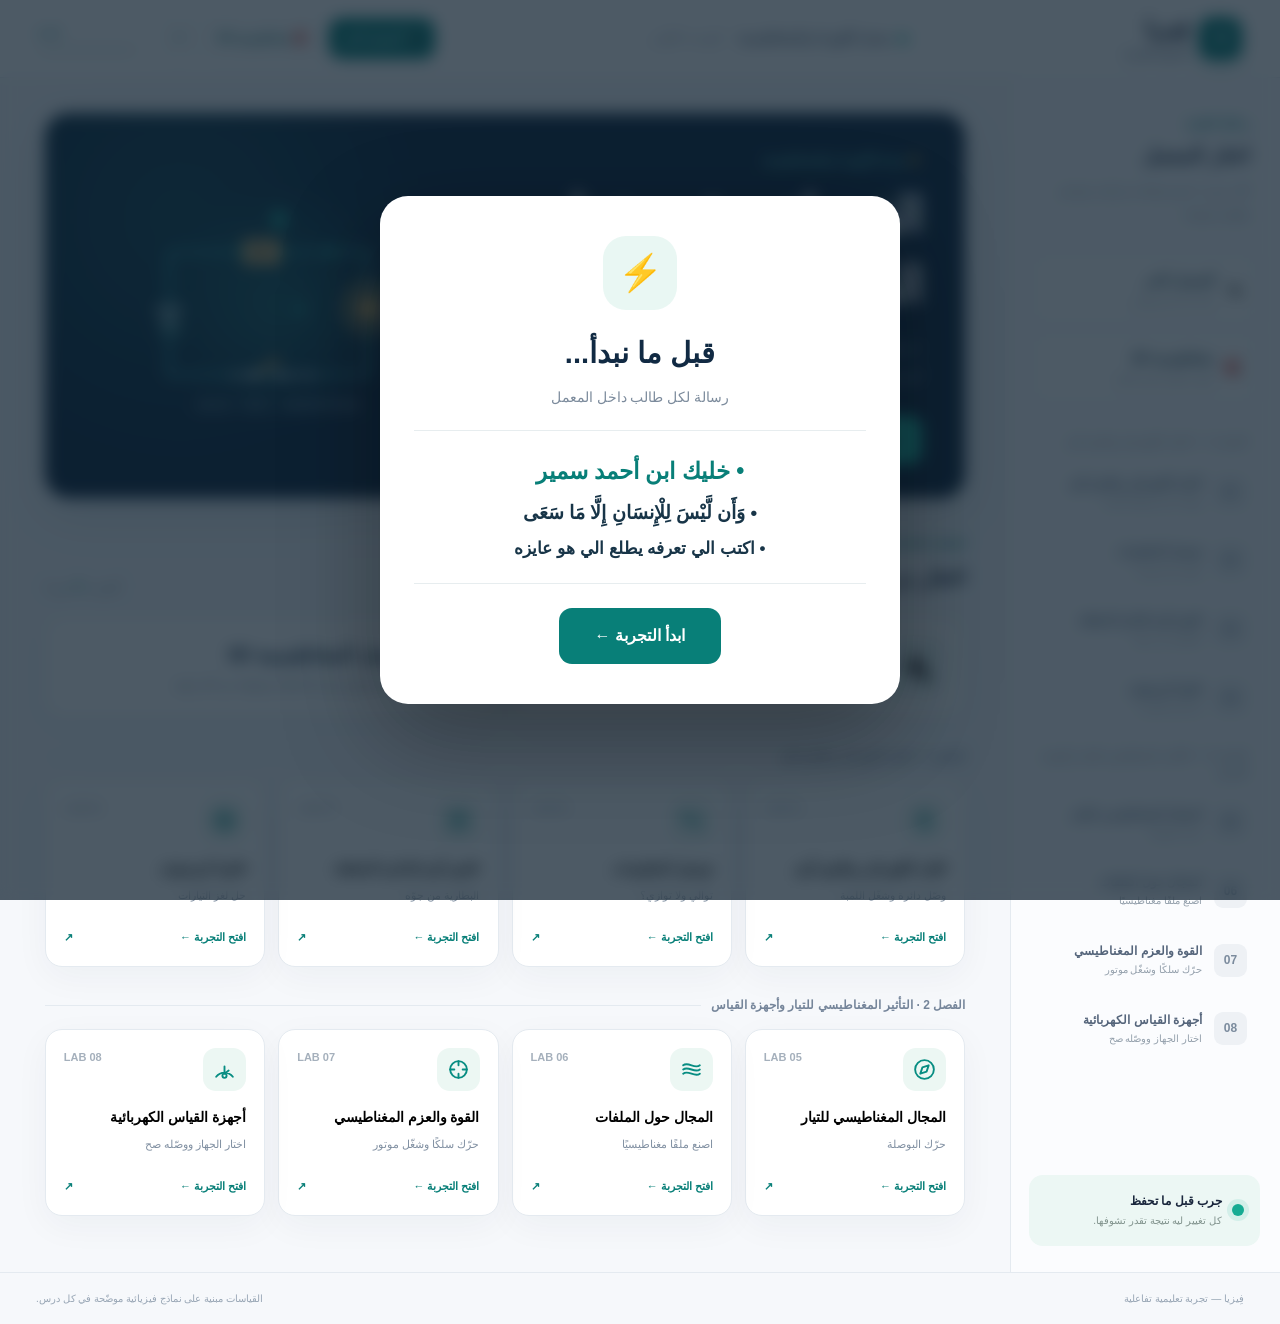
==== index.html @ b4860eb0 "Add files via upload" ====
<!doctype html>
<html lang="ar" dir="rtl">
<head>
<meta charset="utf-8" />
<meta name="viewport" content="width=device-width, initial-scale=1" />
<meta name="theme-color" content="#f6f8fb" />
<meta name="description" content="معمل الفيزياء التفاعلي — ٨ تجارب لفهم الكهرباء والمغناطيسية بالتطبيق." />
<title>فيزيا | معمل الفيزياء التفاعلي</title>
<style>
:root{--bg:#f6f8fb;--ink:#19263c;--muted:#748195;--teal:#087f78;--teal-dark:#086d67;--teal-pale:#e8f6f3;--line:#e4eaf0;--panel:#fff;--navy:#11233b;--accent:#f4b15e;--shadow:0 10px 35px rgba(26,47,72,.045)}
*{box-sizing:border-box}html{scroll-behavior:smooth}body{margin:0;background:var(--bg);font-family:Tahoma,"Segoe UI",Arial,sans-serif;color:var(--ink);font-size:14px;line-height:1.75}button,input,select{font:inherit}button{cursor:pointer}button:focus-visible,input:focus-visible,select:focus-visible{outline:3px solid #64c9bf;outline-offset:3px}svg{display:block}button svg{width:18px;height:18px;fill:none;stroke:currentColor;stroke-width:1.8;stroke-linecap:round;stroke-linejoin:round}h1,h2,h3,p{margin-top:0}h1{letter-spacing:-.8px}.site-header{height:78px;background:#fff;border-bottom:1px solid var(--line);position:sticky;top:0;z-index:20}.header-inner{max-width:1680px;margin:auto;height:100%;display:flex;align-items:center;justify-content:space-between;padding:0 38px;gap:18px}.brand{border:0;background:transparent;display:flex;align-items:center;gap:10px;text-align:right;color:var(--ink);padding:0}.brand-symbol{width:43px;height:43px;border-radius:13px;background:var(--teal);color:#fff;display:grid;place-items:center;box-shadow:0 7px 15px #0a8b7a26}.brand-symbol svg{width:24px}.brand strong{display:block;font-size:23px;line-height:1.3;font-weight:900}.brand small{display:block;font-size:11px;color:var(--muted);font-weight:600}.header-middle{color:#526177;font-weight:700;font-size:13px;display:flex;align-items:center;gap:8px}.tiny-dot,.auto-update i{display:inline-block;width:8px;height:8px;border-radius:50%;background:#25b69c;box-shadow:0 0 0 4px #25b69c1a}.header-unit{font-weight:400;color:#9aa4b2}.header-right{display:flex;align-items:center;gap:25px}.progress-mini{width:98px;display:flex;flex-direction:column;gap:4px;text-align:left;font-size:11px;color:var(--teal);font-weight:800}.progress-track{height:6px;border-radius:20px;background:#e5eeec;overflow:hidden}.progress-track span{display:block;background:#08a08d;width:0;height:100%;transition:width .5s}.icon-button{display:none;border:1px solid var(--line);background:#fff;border-radius:10px;padding:10px}.layout{max-width:1680px;margin:0 auto;display:grid;grid-template-columns:270px minmax(0,1fr);min-height:calc(100vh - 130px)}.sidebar{border-left:1px solid var(--line);padding:30px 20px 26px 18px;display:flex;flex-direction:column;gap:22px;background:#fbfcfe}.eyebrow{display:block;text-transform:uppercase;font-size:11px;font-weight:900;letter-spacing:.2px;color:var(--teal)}.sidebar-top{padding:6px 10px}.sidebar-top h2{font-size:20px;margin:5px 0}.sidebar-top p{font-size:12px;color:#8390a1;line-height:2;margin:0}.nav-group{margin:9px 0 16px}.nav-heading{font-size:10px;font-weight:800;color:#95a1b0;margin:0 12px 9px;letter-spacing:.5px}.nav-item{width:100%;display:flex;align-items:center;gap:12px;text-align:right;border:1px solid transparent;background:transparent;border-radius:12px;padding:13px 12px;color:#55657b;transition:background .2s,border .2s;margin-bottom:4px}.nav-item:hover{background:#eff5f5}.nav-item.active{color:var(--teal);background:#eaf7f3;border-color:#cdece5;font-weight:900}.nav-number{background:#eef1f5;border-radius:9px;width:33px;height:33px;flex-shrink:0;display:grid;place-items:center;color:#7b8b9d;font-size:12px;font-weight:900}.nav-item.active .nav-number{background:#bfe6dd;color:#086c64}.nav-item strong{font-size:12px;line-height:1.6;display:block}.nav-item small{display:block;color:#94a0ac;font-size:10px}.nav-complete{margin-right:auto;color:#0b9b78;font-weight:900;font-size:15px}.sidebar-bottom{margin-top:auto;background:#ecf7f4;border-radius:14px;padding:16px;display:flex;gap:10px;align-items:center}.orb{height:12px;width:12px;background:#16ab93;border-radius:50%;box-shadow:0 0 0 5px #10af951c;flex-shrink:0}.sidebar-bottom strong{display:block;font-size:12px}.sidebar-bottom small{font-size:10px;color:#81938d;display:block}.main{padding:35px clamp(20px,3.5vw,60px) 56px;min-width:0}.landing{max-width:1110px;margin:auto}.landing-cover{background:#112941;border-radius:24px;color:#fff;min-height:288px;position:relative;overflow:hidden;display:grid;grid-template-columns:1.1fr .9fr;align-items:center;padding:34px 43px;box-shadow:0 16px 45px #173c4720}.landing-cover::before{content:"";position:absolute;border-radius:50%;width:530px;height:530px;left:-130px;top:-160px;background:radial-gradient(circle,#1eb5a533,transparent 65%);pointer-events:none}.hero-copy{z-index:1}.hero-copy .micro{color:#69dec9;font-size:12px;font-weight:800}.hero-copy h1{font-size:clamp(32px,4vw,50px);line-height:1.4;max-width:570px;margin:9px 0 12px}.hero-copy p{max-width:435px;line-height:2;color:#bfd1df;font-size:14px}.start-button,.primary-button{background:var(--teal);color:white;border:0;border-radius:12px;padding:12px 20px;font-weight:900;display:inline-flex;align-items:center;justify-content:center;gap:12px;transition:transform .15s,background .15s}.start-button{background:#21c0a9;color:#0d2634;margin-top:13px}.start-button:hover,.primary-button:hover{transform:translateY(-2px)}.start-button svg,.primary-button svg{width:17px;height:17px}.landing-art{display:grid;place-items:center;min-width:0}.landing-art svg{max-width:100%;width:350px;height:auto}.home-head{display:flex;align-items:end;justify-content:space-between;margin:36px 0 18px}.home-head h2{font-size:23px;margin:4px 0 0}.home-head small{color:var(--muted)}.chapter-label{font-size:12px;color:#75859a;font-weight:900;margin:28px 0 13px;display:flex;gap:10px;align-items:center}.chapter-label:after{content:"";flex:1;height:1px;background:var(--line)}.lab-grid{display:grid;grid-template-columns:repeat(4,minmax(0,1fr));gap:13px}.lab-card{display:flex;flex-direction:column;align-items:stretch;text-align:right;padding:18px;border-radius:17px;background:#fff;border:1px solid var(--line);box-shadow:var(--shadow);min-height:187px;transition:transform .2s,border-color .2s,box-shadow .2s}.lab-card:hover{transform:translateY(-4px);border-color:#9cd8d0;box-shadow:0 15px 30px #2940500f}.lab-card-top{display:flex;justify-content:space-between;align-items:start}.lab-icon{height:43px;width:43px;display:grid;place-items:center;border-radius:13px;background:#ecf7f3;color:#078d82}.lab-icon svg{width:25px;height:25px;fill:none;stroke:currentColor;stroke-width:1.8;stroke-linecap:round;stroke-linejoin:round}.lab-card-index{font-size:11px;color:#a5b0bc;font-weight:800}.lab-card h3{font-size:14px;line-height:1.7;margin:15px 0 6px}.lab-card p{font-size:11px;color:#8190a2;margin:0;line-height:1.8}.lab-card-bottom{margin-top:auto;padding-top:12px;display:flex;justify-content:space-between;align-items:center;color:var(--teal);font-size:11px;font-weight:900}.check-mark{background:#e7f8ee;color:#138c5f;border-radius:20px;padding:2px 9px}.breadcrumb{color:#9aa6b5;font-size:12px;margin:0 0 19px}.breadcrumb button{color:var(--teal);background:none;border:0;font-weight:800;padding:0}.lesson-hero{display:flex;align-items:center;justify-content:space-between;gap:15px;margin-bottom:25px}.lesson-kicker{display:flex;align-items:center;gap:12px;color:var(--teal);font-size:11px;font-weight:900}.kicker-sep{width:4px;height:4px;background:#bac6d1;border-radius:50%}.lesson-hero h1{font-size:clamp(23px,2.6vw,34px);line-height:1.4;margin:8px 0}.lesson-hero p{color:#8190a2;font-size:13px;margin:0}.hero-badge{border:1px solid #b5e4dc;border-radius:30px;background:#eaf8f3;color:#087b6d;padding:8px 13px;font-size:11px;display:flex;align-items:center;gap:6px;white-space:nowrap;font-weight:900}.hero-badge svg{width:18px;height:18px;fill:none;stroke:currentColor;stroke-width:1.8}.lesson-grid{display:grid;grid-template-columns:minmax(0,1fr) minmax(260px,306px);gap:20px;align-items:start}.experiment-card,.task-card,.insight-card,.navigation-card{background:var(--panel);border:1px solid var(--line);border-radius:18px;box-shadow:var(--shadow)}.experiment-card{padding:22px;min-width:0}.card-top,.controls-top{display:flex;justify-content:space-between;align-items:center;gap:12px}.card-top>div,.controls-top>div{display:flex;align-items:center;gap:10px}.card-top h2,.controls-top h2{font-size:16px;margin:0}.step-pill{display:inline-grid;place-items:center;min-width:31px;height:31px;border-radius:9px;background:#e7f5f1;color:var(--teal);font-size:11px;font-weight:900;direction:ltr}.quiet-button{color:#8995a5;background:#fff;border:1px solid #e5ebf0;border-radius:9px;padding:7px 9px;display:flex;align-items:center;gap:5px;font-size:11px}.quiet-button:hover{color:#c15c46}.quiet-button svg{width:14px;height:14px}.stage{margin-top:18px;background:#102438;border:1px solid #19354a;border-radius:16px;min-height:295px;position:relative;overflow:hidden;color:#fff;display:flex;flex-direction:column;align-items:stretch;justify-content:center}.stage::before{content:"";position:absolute;inset:0;opacity:.12;background-image:linear-gradient(#47778b 1px,transparent 1px),linear-gradient(90deg,#47778b 1px,transparent 1px);background-size:28px 28px;pointer-events:none}.stage svg{width:100%;height:auto;max-height:355px;position:relative;z-index:1}.stage-title{position:absolute;top:13px;right:16px;z-index:2;color:#91b3c5;font-size:10px;font-weight:900}.stage-footer{position:absolute;bottom:12px;left:14px;z-index:2;font-size:10px;color:#9bc0cf;direction:ltr}.stage-note{margin:9px 0 23px;color:#8492a4;font-size:11px;min-height:19px}.controls-top{border-top:1px solid #ecf0f4;padding-top:20px}.auto-update{display:flex;align-items:center;gap:8px;color:#8ca3a1;font-size:10px}.auto-update i{width:6px;height:6px}.controls{display:grid;grid-template-columns:repeat(2,minmax(0,1fr));gap:14px;margin-top:17px}.control{background:#f7f9fb;border:1px solid #edf0f3;border-radius:12px;padding:13px 15px;min-width:0}.control.full{grid-column:1/-1}.control-label{display:flex;align-items:center;justify-content:space-between;gap:10px;font-size:11px;font-weight:900;margin-bottom:14px}.control-value{direction:ltr;unicode-bidi:isolate;color:var(--teal);font-weight:900;font-size:13px;white-space:nowrap}.control input[type=range]{width:100%;accent-color:#0b998b;cursor:pointer;margin:0}.minmax{display:flex;justify-content:space-between;direction:ltr;color:#a5adba;font-size:10px;margin-top:3px}.segment{display:flex;gap:5px;background:#eaf0f3;border-radius:10px;padding:4px}.segment button{border:0;background:transparent;color:#657588;padding:9px 10px;border-radius:8px;font-size:11px;font-weight:800;flex:1;min-width:0}.segment button.selected{background:#fff;color:var(--teal);box-shadow:0 2px 7px #25385017}.action-row{display:flex;flex-wrap:wrap;gap:9px;margin-top:10px}.soft-action{border:1px solid #d4e7e4;background:#f3faf8;border-radius:10px;color:#107d74;font-size:11px;font-weight:900;padding:9px 12px}.soft-action:hover{background:#ddf2eb}.readouts{display:grid;grid-template-columns:repeat(3,minmax(0,1fr));gap:9px;margin-top:16px}.readout{background:#eef7f5;padding:14px 12px;border-radius:12px;min-width:0}.readout small{display:block;font-size:10px;color:#658b86;font-weight:700}.readout strong{font-size:20px;font-weight:900;display:block;direction:ltr;text-align:right;line-height:1.5;color:#096d64;font-family:"Segoe UI",Tahoma,sans-serif}.right-column{display:flex;flex-direction:column;gap:15px}.task-card,.insight-card,.navigation-card{padding:22px}.task-card{border-top:3px solid #0a998c}.section-heading{display:flex;align-items:center;gap:11px;margin-bottom:15px}.number-emphasis{background:#e8f6f2;color:var(--teal);display:grid;place-items:center;width:36px;height:36px;border-radius:10px;font-weight:900;direction:ltr}.number-emphasis.secondary{background:#fff3e4;color:#c68231}.section-heading h2{font-size:16px;margin:2px 0 0}.task-card>p,.insight-card>p,.navigation-card>p{font-size:12px;color:#6c7d90;line-height:2.1}.task-card>p{font-size:13px;color:#43556e}.task-status{display:flex;align-items:flex-start;gap:8px;background:#f6f8fa;color:#8290a3;border-radius:11px;padding:11px 12px;font-size:11px;font-weight:800;line-height:1.8;margin:14px 0}.task-status.done{color:#0b836e;background:#e7f8f0}.task-status svg{width:17px;height:17px;fill:none;stroke:currentColor;stroke-width:2;flex-shrink:0;margin-top:2px}.hint-button{border:0;background:transparent;color:#c38943;font-weight:900;font-size:11px;display:flex;align-items:center;gap:6px;padding:7px 0}.hint-button svg{width:17px;height:17px}.hint-text{margin:5px 0 0!important;background:#fff7e8;color:#865b25!important;border-radius:10px;padding:11px;line-height:2}.formula{direction:ltr;text-align:center;background:#11283b;color:#c5fff2;border-radius:11px;padding:13px 8px;margin:0 0 15px;font-size:16px;font-weight:800;font-family:"Segoe UI",Arial,sans-serif;letter-spacing:.4px}.insight-card>p{margin-bottom:12px}.dynamic-insight{background:#f4f8fa;border-right:3px solid #16a796;border-radius:8px;padding:11px 13px;font-size:11px;color:#425b6e;line-height:1.9}.navigation-card{background:#f0f6f5}.navigation-card p{font-size:11px;margin:8px 0 15px}.primary-button{width:100%;background:#087e75;padding:12px 16px;font-size:12px}.primary-button:disabled{background:#a5c9c2;cursor:not-allowed;transform:none}.landing-progress{display:flex;align-items:center;gap:6px;color:#627588;font-size:12px}.landing-progress strong{color:var(--teal)}footer{max-width:1680px;margin:auto;border-top:1px solid var(--line);padding:17px 36px;display:flex;justify-content:space-between;gap:12px;color:#98a6b5;font-size:10px}.toast{position:fixed;bottom:25px;left:25px;z-index:50;background:#163b38;color:white;padding:12px 20px;border-radius:11px;box-shadow:0 12px 50px #0003;transition:opacity .2s,transform .2s;opacity:0;transform:translateY(10px);pointer-events:none;max-width:320px;font-size:12px}.toast.show{opacity:1;transform:translateY(0)}.node{cursor:pointer}.node:hover circle{stroke:#fff;stroke-width:3}.wire-connected{stroke:#5bd8c6;stroke-width:4;fill:none;stroke-linecap:round}.wire-missing{stroke:#476274;stroke-dasharray:7 7;stroke-width:3;fill:none}.wire-active{stroke:#7beccf;stroke-width:4;fill:none}.svg-caption{font-family:"Segoe UI",Tahoma,Arial,sans-serif;fill:#b8d5df;font-size:11px}.svg-label{font-family:"Segoe UI",Tahoma,Arial,sans-serif;fill:#f3f9ff;font-size:13px;font-weight:650}.svg-value{font-family:"Segoe UI",Arial,sans-serif;fill:#74ebd3;font-weight:750;font-size:14px}.svg-muted{stroke:#7795a7;fill:none;stroke-width:3}.svg-equipment{stroke:#e2eef4;fill:#17334a;stroke-width:2}.tap-label{font-family:Tahoma,sans-serif;font-size:10px;fill:#eaf5ff}.entry-input{background:white;width:100%;padding:10px 12px;border:1px solid #d3e3e3;border-radius:8px;outline:0;color:#173448;direction:ltr}.entry-button{background:#108e82;color:#fff;border:0;border-radius:9px;padding:11px 12px;font-size:12px;font-weight:850}.entry-row{display:flex;gap:7px}.entry-row input{flex:1;min-width:0}.lab-footnote{font-size:10px;color:#8da0ac;margin-top:6px}.mobile-close{display:none}[hidden]{display:none!important}
@media(max-width:1270px){.lesson-grid{grid-template-columns:minmax(0,1fr) 270px}.main{padding:29px 24px}.lab-grid{grid-template-columns:repeat(2,minmax(0,1fr))}.layout{grid-template-columns:240px minmax(0,1fr)}.sidebar{padding:27px 12px}.task-card,.insight-card,.navigation-card{padding:18px}}
@media(max-width:980px){.icon-button{display:inline-flex}.layout{display:block}.sidebar{position:fixed;z-index:30;right:0;top:78px;bottom:0;width:290px;overflow:auto;background:#fff;box-shadow:-12px 8px 40px #1b354331;transform:translateX(110%);transition:transform .2s}.sidebar.open{transform:translateX(0)}.main{padding:28px clamp(15px,5vw,42px)}.header-inner{padding:0 23px}.lesson-grid{grid-template-columns:minmax(0,1fr) 285px}}
@media(max-width:720px){.site-header{height:68px}.header-middle{display:none}.header-inner{padding:0 16px}.sidebar{top:68px}.brand strong{font-size:20px}.brand-symbol{height:39px;width:39px}.progress-mini{width:70px}.header-right{gap:15px}.landing-cover{grid-template-columns:1fr;min-height:0;padding:28px 25px}.landing-art{display:none}.hero-copy h1{font-size:31px}.landing-cover p{font-size:12px}.home-head{align-items:center}.lab-grid{grid-template-columns:repeat(2,minmax(0,1fr));gap:10px}.lab-card{padding:14px;min-height:173px}.lab-card h3{font-size:12px}.lab-card p{font-size:10px}.lesson-grid{grid-template-columns:1fr}.lesson-hero{align-items:flex-start}.hero-badge{display:none}.experiment-card{padding:14px}.stage{min-height:245px}.stage svg{max-height:300px}.right-column{display:grid;grid-template-columns:1fr}.task-card,.insight-card,.navigation-card{padding:19px}.controls{gap:8px}.control{padding:11px}.readout{padding:12px 9px}.readout strong{font-size:17px}.readout small{font-size:9px}footer{flex-wrap:wrap;padding:16px}.controls-top h2,.card-top h2{font-size:13px}}
@media(max-width:420px){.lab-grid{grid-template-columns:1fr 1fr}.lab-card{min-height:180px}.hero-copy h1{font-size:28px}.main{padding:22px 12px}.readouts{gap:6px}.readout strong{font-size:15px}.header-inner{padding:0 12px}.controls{grid-template-columns:1fr}.auto-update{font-size:9px}.lesson-hero h1{font-size:23px}.stage{min-height:220px}.card-top{gap:4px}.quiet-button{font-size:10px}}
@media(prefers-reduced-motion:reduce){*,*:before,*:after{animation:none!important;transition:none!important;scroll-behavior:auto!important}}


/* FIZYA v2 - focused interaction system */
[hidden]{display:none!important}
.header-tools{display:flex;gap:7px;align-items:center}.header-tool{border:1px solid #d8e7e5;background:#fff;color:#146b66;border-radius:12px;padding:9px 12px;font-size:12px;font-weight:800;white-space:nowrap}.header-tool:hover,.header-tool.active{background:#eaf7f4}.header-tool.primary{background:#087f78;color:white;border-color:#087f78}.sidebar-lab-links{display:grid;gap:8px;padding:0 4px}.sidebar-special{background:white;border:1px solid #dfe9ef;color:#294656;border-radius:12px;text-align:right;padding:13px;display:flex;align-items:center;gap:10px;font-weight:800}.sidebar-special svg{width:22px;height:22px;flex-shrink:0}.sidebar-special small{display:block;font-size:10px;color:#8594a2;font-weight:500}.sidebar-special.selected{background:#e9f7f3;border-color:#b8e3d9;color:#087f78}.landing-special{display:grid;grid-template-columns:repeat(2,minmax(0,1fr));gap:14px;margin:18px 0 28px}.special-tile{border:1px solid #deebe9;border-radius:19px;display:flex;align-items:center;gap:15px;text-align:right;background:white;padding:21px;color:#152b41;box-shadow:0 8px 22px #12283908}.special-tile strong{font-size:19px;display:block}.special-tile small{display:block;color:#758696;font-size:12px;margin-top:3px}.tile-symbol{font-size:30px;width:58px;height:58px;background:#e9f6f4;border-radius:16px;display:grid;place-items:center}.special-tile:hover{border-color:#88cfc3;transform:translateY(-1px)}
.welcome-overlay{position:fixed;inset:0;z-index:90;background:rgba(11,29,45,.73);backdrop-filter:blur(8px);display:grid;place-items:center;padding:20px}.welcome-card{width:min(520px,100%);background:#fff;border-radius:28px;padding:40px 34px;text-align:center;box-shadow:0 35px 100px #0005}.welcome-emblem{width:74px;height:74px;display:grid;place-items:center;margin:0 auto 18px;background:#e9f7f3;color:#087f78;font-size:36px;border-radius:23px}.welcome-card h2{font-size:29px;margin:0 0 6px;color:#112a43}.welcome-lead{color:#7c8b9c;margin-bottom:21px}.welcome-quotes{border-top:1px solid #e7edef;border-bottom:1px solid #e7edef;padding:17px 0;margin:0 0 24px}.welcome-quotes p{margin:0;line-height:2;font-size:20px;font-weight:800;color:#183548}.welcome-quotes p:first-child{font-size:23px;color:#087f78}.welcome-quotes p:nth-child(2){font-family:Tahoma,'Segoe UI',sans-serif;font-size:19px}.welcome-quotes p:last-child{font-size:17px}.welcome-card button{border:0;border-radius:13px;padding:14px 36px;background:#087f78;color:white;font-weight:900;font-size:16px}
.extra-view{max-width:1270px;margin:0 auto}.extra-header{display:flex;justify-content:space-between;gap:14px;align-items:flex-end;margin:0 0 19px}.extra-header .eyebrow{margin:0 0 8px}.extra-header h1{font-size:clamp(27px,3vw,38px);margin:0 0 6px}.extra-header p{color:#77889a;margin:0;font-size:14px;max-width:650px}.extra-columns{display:grid;grid-template-columns:minmax(0,1fr) 300px;align-items:start;gap:20px}.extra-panel{background:#fff;border:1px solid #e1eaf0;border-radius:19px;padding:20px;box-shadow:0 10px 25px rgba(22,45,66,.035);min-width:0}.extra-panel h3{font-size:16px;margin:0 0 12px}.extra-aside{display:grid;gap:15px}.lab-label{font-size:11px;color:#087f78;letter-spacing:.2px;font-weight:900}.quiet-line{font-size:12px;color:#708596;line-height:1.9}.experiment-actions{display:flex;gap:8px;flex-wrap:wrap;align-items:center;margin:12px 0}.lab-action{border:1px solid #dce8ed;background:#f7fafb;border-radius:10px;padding:9px 13px;color:#294b5e;font-size:12px;font-weight:800}.lab-action:hover,.lab-action:focus-visible{background:#e8f6f3;border-color:#9dd5cb}.lab-action.highlight{background:#087f78;border-color:#087f78;color:white}.lab-action.danger{color:#a64c45}.tool-palette{display:flex;gap:8px;flex-wrap:wrap}.component-add{border:1px dashed #b4cbd0;background:#f7fbfc;padding:9px 14px;border-radius:11px;color:#243f50;font-weight:800;font-size:12px;touch-action:manipulation}.component-add:active{transform:scale(.98)}.component-add span{font-size:19px;vertical-align:middle;margin-left:5px}.component-add.is-selected{background:#def4ee;border-style:solid;border-color:#087f78}.lab-canvas-shell{margin:14px 0 10px;background:#0d2636;border-radius:16px;overflow:auto;position:relative}.circuit-svg{display:block;width:100%;min-width:620px;touch-action:none;user-select:none;cursor:crosshair}.lab-canvas-top{position:absolute;top:12px;right:13px;color:#b8d5df;font-size:11px;font-weight:700;pointer-events:none}.lab-canvas-bottom{position:absolute;bottom:12px;left:14px;color:#84aaba;font-size:11px;pointer-events:none}.component-shape{cursor:grab;touch-action:none}.component-shape:active{cursor:grabbing}.component-shape.selected rect.select-halo{stroke:#ffcc75;stroke-width:2.5}.terminal{cursor:pointer;outline:none;touch-action:manipulation}.terminal:focus circle:last-of-type{stroke:#fff;stroke-width:3}.lab-wire{stroke:#5bcdbc;stroke-width:3;stroke-linecap:round;fill:none;pointer-events:none}.lab-wire.preview{stroke:#f5bb72;stroke-dasharray:7 7}.lab-metrics{display:grid;grid-template-columns:repeat(3,minmax(0,1fr));gap:10px;margin:12px 0}.lab-metric{background:#f0f6f7;padding:13px 10px;border-radius:12px;text-align:center}.lab-metric small{display:block;font-size:10px;color:#72899a}.lab-metric strong{display:block;font-size:19px;color:#0d756d;direction:ltr}.lab-control label{font-size:12px;font-weight:800;display:flex;justify-content:space-between}.lab-control input[type=range]{width:100%;accent-color:#0d9488}.lab-control{margin-top:11px}.lab-control small{color:#748798;font-size:11px}.explain-toggle{width:100%;background:#e9f6f3;border:1px solid #c8e8df;color:#087f78;font-weight:900;padding:13px 16px;border-radius:13px;text-align:right}.why-content{margin-top:11px;border-radius:13px;background:#f4faf8;border:1px solid #d7ece6;padding:14px;font-size:13px;line-height:2;color:#35536a}.warning-strip{background:#fff2e7;border:1px solid #f7cfb7;border-radius:10px;padding:10px;color:#8d4c2d;font-weight:800;font-size:12px;margin:9px 0}.success-strip{background:#e8f7f1;border:1px solid #bce8d5;border-radius:10px;padding:10px;color:#126e53;font-size:12px;font-weight:800}.prediction-card{background:#fff;border:1px solid #dceae8;border-right:4px solid #08a48e;border-radius:15px;padding:17px 20px;margin:0 0 20px;display:grid;grid-template-columns:minmax(0,1fr) auto;gap:12px;align-items:center}.prediction-card h3{font-size:15px;margin:2px 0 5px}.prediction-card p{margin:0;font-size:12px;color:#6e8091}.prediction-options{display:flex;flex-wrap:wrap;gap:7px;justify-content:flex-start}.prediction-options button{border:1px solid #d2e2e8;border-radius:10px;padding:9px 13px;background:#f8fafc;color:#31506a;font-size:12px;font-weight:800}.prediction-options button.chosen{border-color:#0b8e82;background:#e4f7f1;color:#067367}.prediction-feedback{grid-column:1/-1;background:#f1f7f7;border-radius:10px;padding:11px;color:#345267;font-size:12px}.prediction-feedback.correct{color:#0b765b;background:#e8f9ef}.prediction-feedback.incorrect{color:#945634;background:#fff4e8}
.mag-canvas{display:block;width:100%;height:390px;touch-action:none;cursor:grab;background:radial-gradient(circle at 48% 50%,#173f4a 0,#102d3e 55%,#0a1c2e 100%);border-radius:15px}.mag-canvas:active{cursor:grabbing}.mag-readouts{display:flex;flex-wrap:wrap;gap:12px;margin:8px 0}.mag-readouts span{padding:10px 13px;border-radius:10px;background:#edf6f6;color:#1c5863;font-size:12px;font-weight:800}.mag-readouts b{font-size:16px;color:#087f78}.mag-view-actions{display:flex;gap:7px;flex-wrap:wrap;margin-top:10px}.mag-view-actions button{border:1px solid #a9c3ca;background:#173e50;color:#eaf9fc;border-radius:9px;padding:7px 12px;font-size:12px;font-weight:800}.mag-view-actions button:hover{background:#22596a}.mag-help{font-size:12px;color:#6f8592;line-height:1.8;margin-top:6px}.extra-compare{display:grid;grid-template-columns:1fr 1fr;gap:9px}.extra-compare div{background:#f1f7f8;border-radius:11px;padding:10px;font-size:12px}.extra-compare strong{display:block;font-size:18px;color:#087f78}.mini-goal{padding:12px;background:#f0f8f8;border:1px solid #deeeee;border-radius:12px;font-size:12px;color:#335264}.mini-goal strong{font-size:14px;color:#173a46}.mini-goal button{margin-top:10px}.exp-why-button{width:100%;border:1px solid #c8e8df;background:#eaf8f3;border-radius:12px;padding:11px 15px;color:#087b74;font-weight:900;margin:0 0 14px}.insight-hide{display:none!important}.lesson-view .prediction-card{margin-bottom:22px}.small-note{color:#708596;font-size:11px;line-height:1.8}.stage [data-node]{cursor:pointer}
@media(max-width:1150px){.header-tools{gap:4px}.header-tool{font-size:11px;padding:7px 9px}.header-middle{display:none}.extra-columns{grid-template-columns:minmax(0,1fr) 265px}}
@media(max-width:900px){.extra-columns{grid-template-columns:1fr}.extra-aside{grid-template-columns:repeat(2,minmax(0,1fr))}.header-tool{display:none}.header-tools .header-tool.primary{display:inline-flex}.sidebar-lab-links{padding:0}.landing-special{grid-template-columns:1fr 1fr}}
@media(max-width:620px){.welcome-card{padding:28px 18px;border-radius:21px}.welcome-quotes p{font-size:17px}.welcome-quotes p:first-child{font-size:20px}.welcome-quotes p:nth-child(2){font-size:16px}.welcome-quotes p:last-child{font-size:15px}.extra-header{display:block}.extra-panel{padding:15px}.extra-aside{grid-template-columns:1fr}.landing-special{grid-template-columns:1fr}.prediction-card{grid-template-columns:1fr;padding:14px}.prediction-options{justify-content:stretch}.prediction-options button{flex:1}.lab-metrics{grid-template-columns:repeat(3,1fr)}.lab-metric strong{font-size:15px}.mag-canvas{height:310px}}
@media(prefers-reduced-motion:reduce){*,*:before,*:after{scroll-behavior:auto!important;transition:none!important;animation:none!important}}

</style>
</head>
<body>
<div id="app">
<header class="site-header">
  <div class="header-inner">
    <button class="brand" id="homeBtn" aria-label="العودة للبداية">
      <span class="brand-symbol" aria-hidden="true"><svg viewBox="0 0 36 36"><path d="M20 3 7 19h10l-2 14 15-19H19z" fill="currentColor"/></svg></span>
      <span><strong>فِيزيا</strong><small>اتعلمها بالتجربة</small></span>
    </button>
    <div class="header-middle"><span class="tiny-dot"></span> معمل الكهرباء والمغناطيسية <span class="header-unit">· الوحدة الأولى</span></div>
    <div class="header-right"><div class="header-tools"><button class="header-tool primary" data-special="free">🔌 المعمل الحر</button><button class="header-tool" data-special="magnetic">🧲 مغناطيسية 3D</button><button class="header-tool" id="welcomeReopen" title="رسالة البداية" aria-label="رسالة البداية">✦</button></div>
      <div class="progress-mini"><span id="headerCount">٠ / ٨</span><div class="progress-track"><span id="headerBar"></span></div></div>
      <button class="icon-button" id="menuBtn" aria-label="عرض الدروس" title="الدروس"><svg viewBox="0 0 24 24"><path d="M4 6h16M4 12h16M4 18h16"/></svg></button>
    </div>
  </div>
</header>
<div class="layout">
  <aside class="sidebar" id="sidebar">
    <div class="sidebar-top"><span class="eyebrow">رحلتك العلمية</span><h2>اختار المعمل</h2><p>كل درس = تجربة واحدة مركزة، وتحدي تطبقه بنفسك.</p></div>
    <div class="sidebar-lab-links"><button class="sidebar-special" data-special="free"><span>🔌</span><span>المعمل الحر <small>ركّب أي دائرة وجرّب</small></span></button><button class="sidebar-special" data-special="magnetic"><span>🧲</span><span>مغناطيسية 3D <small>مجال تفاعلي ثلاثي الأبعاد</small></span></button></div><div id="lessonNav"></div>
    <div class="sidebar-bottom"><span class="orb"></span><div><strong>جرب قبل ما تحفظ</strong><small>كل تغيير ليه نتيجة تقدر تشوفها.</small></div></div>
  </aside>
  <main class="main" id="mainContent">
    <div id="landing" class="landing"><section style="max-width:720px;margin:clamp(24px,6vw,90px) auto;padding:clamp(24px,5vw,48px);background:#fff;border:1px solid #e2eaf0;border-radius:24px;box-shadow:0 16px 40px rgba(18,39,64,.05);text-align:right"><div style="font-size:38px;line-height:1.3">⚡</div><h1 style="font-size:clamp(27px,4vw,38px);color:#122840;margin:12px 0">فِيزيا — معمل الفيزياء التفاعلي</h1><p style="font-size:17px;line-height:1.9;color:#415970">التجارب تحتاج تشغيل JavaScript في متصفح كامل. لو بتشوف الرسالة دي داخل معاينة ملف في ChatGPT، فالمعاينة غالبًا بتمنع تشغيل التفاعل؛ علشان كده المعامل مش هتظهر هنا.</p><p style="font-size:16px;line-height:1.9;color:#415970"><strong>الحل:</strong> ارفع ملف الموقع على استضافة مواقع ثابتة، وافتح الرابط اللي هتاخده في Safari أو Chrome. وتقدر تستخدم ملف ZIP الجاهز للنشر.</p><p style="font-size:14px;color:#728598;margin-top:22px">لو JavaScript شغّال، الصفحة دي هتتحول تلقائيًا لقائمة المعامل الثمانية.</p></section></div>
    <div id="lessonView" class="lesson-view" hidden>
      <div class="breadcrumb"><button id="backHome">جميع المعامل</button><span> / </span><span id="crumbLesson"></span></div>
      <section class="lesson-hero">
        <div><div class="lesson-kicker"><span id="chapterTag"></span><span class="kicker-sep"></span><span id="lessonNumber"></span></div><h1 id="lessonTitle"></h1><p id="lessonSubtitle"></p></div>
        <div class="hero-badge"><svg viewBox="0 0 24 24"><path d="M9 3v5l-5.7 9.6A2.2 2.2 0 0 0 5.2 21h13.6a2.2 2.2 0 0 0 1.9-3.4L15 8V3M7 3h10M8 15h8"/></svg><span>تجربة تفاعلية</span></div>
      </section>
      <div id="lessonPredict"> </div>
      <div class="lesson-grid">
        <section class="experiment-card">
          <div class="card-top"><div><span class="step-pill">01</span><h2>جرب بنفسك</h2></div><button class="quiet-button" id="resetBtn"><svg viewBox="0 0 24 24"><path d="M3 11a9 9 0 1 1 2.7 6.4M3 4v7h7"/></svg> إعادة التجربة</button></div>
          <div id="stage" class="stage" aria-live="polite"></div>
          <div id="stage-note" class="stage-note"></div>
          <div class="controls-top"><div><span class="step-pill">02</span><h2>غيّر وشوف الفرق</h2></div><span class="auto-update"><i></i> تتحدث مباشرة</span></div>
          <div id="controls" class="controls"></div>
          <div id="readouts" class="readouts"></div>
        </section>
        <aside class="right-column">
          <section class="task-card" id="taskCard"><div class="section-heading"><span class="number-emphasis">03</span><div><span class="eyebrow">مهمتك النهارده</span><h2>التحدي العملي</h2></div></div><p id="taskText"></p><div id="taskStatus"></div><button id="hintBtn" class="hint-button"><svg viewBox="0 0 24 24"><path d="M9 18h6M10 22h4M9 15c-1.5-1.1-3-2.8-3-5a6 6 0 0 1 12 0c0 2.2-1.5 3.9-3 5-.7.5-1 1-1 2h-4c0-1-.3-1.5-1-2z"/></svg> محتاج تلميح؟</button><p id="hintText" class="hint-text" hidden></p></section>
          <section class="insight-card"><div class="section-heading"><span class="number-emphasis secondary">04</span><div><span class="eyebrow">افهم اللي حصل</span><h2>العلم ورا التجربة</h2></div></div><div id="whyLessonMount"></div><div class="formula" id="formula"></div><p id="insightText"></p><div id="dynamicInsight" class="dynamic-insight"></div></section>
          <section class="navigation-card"><span class="eyebrow">مستعد تكمل؟</span><p>التجربة أهم من الإجابة. غيّر قيمة واحدة كل مرة ولاحظ اللي بيحصل.</p><button id="nextLesson" class="primary-button">المعمل التالي <svg viewBox="0 0 24 24"><path d="m15 5-7 7 7 7"/></svg></button></section>
        </aside>
      </div>
    </div>
    <section id="extraView" class="extra-view" hidden></section>
  </main>
</div>
<footer><span>فِيزيا — تجربة تعليمية تفاعلية</span><span>القياسات مبنية على نماذج فيزيائية موضّحة في كل درس.</span></footer>
<div id="toast" class="toast" role="status" aria-live="polite"></div><div id="welcomeOverlay" class="welcome-overlay" role="dialog" aria-modal="true" aria-labelledby="welcomeTitle" hidden><div class="welcome-card"><div class="welcome-emblem">⚡</div><h2 id="welcomeTitle">قبل ما نبدأ...</h2><p class="welcome-lead">رسالة لكل طالب داخل المعمل</p><div class="welcome-quotes"><p>• خليك ابن أحمد سمير</p><p>• وَأَن لَّيْسَ لِلْإِنسَانِ إِلَّا مَا سَعَى</p><p>• اكتب الي تعرفه يطلع الي هو عايزه</p></div><button id="welcomeStart">ابدأ التجربة ←</button></div></div>
</div>
<script>
'use strict';
const $=id=>document.getElementById(id);
const clamp=(x,a,b)=>Math.max(a,Math.min(b,x));
const fmt=(x,d=2)=>Number.isFinite(x)?Number(x).toFixed(d):'—';
const rad=d=>d*Math.PI/180;
const chapters=['التيار الكهربائي وقانون أوم','التأثير المغناطيسي للتيار وأجهزة القياس'];
const lessons=[
 {title:'التيار الكهربائي وقانون أوم',short:'وصّل دائرة وشغّل اللمبة',desc:'افهم العلاقة بين الجهد والتيار والمقاومة لما توصل الدائرة بنفسك.',sub:'وصّل المكونات، اقفل المفتاح، وغيّر الجهد والمقاومة وشوف التأثير بنفسك.',formula:'I = V / R',explain:'في الدائرة الأومية، شدة التيار تساوي فرق الجهد مقسومًا على المقاومة. عند ثبات المقاومة، زيادة الجهد تزيد التيار، وزيادة المقاومة تقلله.',task:'وصّل الأسلاك الأربعة، اقفل المفتاح، واضبط شدة التيار على 2.00 أمبير.',hint:'اضغط على نقطتين متتاليتين لتوصيل سلك. بعد اكتمال الدائرة، جرّب 8 فولت مع مقاومة 4 أوم.',icon:0},
 {title:'توصيل المقاومات',short:'توالي ولا توازي؟',desc:'غيّر نوع التوصيل ولاحظ المقاومة المكافئة والتيارات.',sub:'استخدم نفس المقاومات في التوالي والتوازي، وشوف ليه النتيجة مختلفة.',formula:'Series: Rₑ = R₁ + R₂   |   Parallel: 1/Rₑ = 1/R₁ + 1/R₂',explain:'في التوالي، يمر نفس التيار في جميع المقاومات وتُجمع قيمها. في التوازي، يكون فرق الجهد نفسه على كل فرع، والمقاومة المكافئة أقل من أصغر مقاومة.',task:'خليك على مقاومتين، كل واحدة 6 أوم. وصّلهما بطريقة تجعل المقاومة المكافئة 3 أوم.',hint:'في التوازي: مقاومتان متساويتان قيمتهما 6 أوم تعطيان مقاومة مكافئة 3 أوم.',icon:1},
 {title:'قانون أوم للدائرة المغلقة',short:'البطارية من جوّه',desc:'شوف تأثير المقاومة الداخلية على جهد البطارية أثناء التشغيل.',sub:'البطارية مش مثالية؛ جرّب تغيّر الحمل الخارجي وراقب فرق الجهد الطرفي.',formula:'I = ℰ / (R + r)   |   V = ℰ − Ir',explain:'البطارية الحقيقية لها مقاومة داخلية r، لذلك جزء من القوة الدافعة الكهربية يُفقد داخلها عندما يمر تيار. الجهد بين طرفيها تحت الحمل يساوي ℰ − Ir.',task:'لديك بطارية قوتها الدافعة 12 فولت ومقاومتها الداخلية 2 أوم. اضبط الحمل ليصبح الجهد الطرفي 9.00 فولت.',hint:'عند 9 فولت يكون الفقد الداخلي 3 فولت؛ إذن I = 3 ÷ 2 = 1.5 أمبير. الحمل المطلوب R = 9 ÷ 1.5.',icon:2},
 {title:'قانونا كيرشوف',short:'حل لغز التيارات',desc:'راقب تقسيم التيار عند العقدة، وطبّق قانون الحلقات.',sub:'غيّر مقاومات فرعين، واكتشف التيار المجهول بالقانون الأول لكيرشوف.',formula:'ΣIᵢₙ = ΣIₒᵤₜ    |    ΣΔV = 0',explain:'عند أي عقدة، مجموع التيارات الداخلة يساوي مجموع التيارات الخارجة. وحول أي حلقة مغلقة يكون المجموع الجبري لفروق الجهد صفرًا.',task:'الدائرة الافتراضية فيها فرعان متوازيان. احسب التيار في الفرع الثاني، واكتب قيمته الصحيحة بالأمبير.',hint:'الجهد على فرعي التوازي متساوٍ، لذلك I₂ = V ÷ R₂. أو استخدم قانون العقدة: I₂ = Iالكلي − I₁.',icon:3},
 {title:'المجال المغناطيسي للتيار',short:'حرّك البوصلة',desc:'شغّل تيارًا في سلك وراقب بوصلة قريبة منه.',sub:'المجال المغناطيسي للسلك يغيّر اتجاه إبرة البوصلة. جرّب شدات واتجاهات مختلفة.',formula:'B = μ₀ I / (2πr)',explain:'حول سلك مستقيم طويل يمر فيه تيار تتكون خطوط مجال دائرية. شدة المجال تزيد بزيادة التيار وتقل بزيادة المسافة عن السلك.',task:'خلّي انحراف البوصلة ناحية اليمين أكبر من 20 درجة، بتغيير شدة التيار والمسافة.',hint:'اختار الاتجاه الموجب للتيار، ثم زود شدته أو قرّب البوصلة من السلك. في النموذج، يوجد مجال أرضي افتراضي 40 μT.',icon:4},
 {title:'المجال حول الملفات',short:'اصنع ملفًا مغناطيسيًا',desc:'صمّم ملفًا لولبيًا واستكشف شدة مجاله واتجاهه.',sub:'غيّر عدد اللفات وطول الملف والتيار، وراقب تأثير كل عامل.',formula:'B ≈ μ₀ NI / L',explain:'داخل ملف لولبي طويل تقريبًا، المجال يتناسب طرديًا مع عدد اللفات وشدة التيار، وعكسيًا مع طول الملف. عكس التيار يعكس قطبيه.',task:'خلّي شدة المجال داخل الملف 5 ميلي تسلا أو أكثر، وخلي قطبه الشمالي ناحية اليمين.',hint:'زود عدد اللفات وشدة التيار أو قلّل طول الملف، واختار اتجاه التيار الموجب.',icon:5},
 {title:'القوة والعزم المغناطيسي',short:'حرّك سلكًا وشغّل موتور',desc:'اختبر كيف يغيّر المجال المغناطيسي حركة الموصل والملف.',sub:'غيّر شدة التيار والمجال والزاوية، واختبر القوة على السلك والعزم على الملف.',formula:'F = BIL sin θ    |    τ = NBIA sin θ',explain:'القوة على سلك يمر فيه تيار تعتمد على التيار وطول السلك والمجال والزاوية بين السلك والمجال. عزم الملف يعتمد أيضًا على مساحته وعدد لفاته؛ θ للعزم هي الزاوية بين العمود على الملف والمجال.',task:'في وضع السلك، اضبط المتغيرات حتى تصل القوة المغناطيسية إلى 2 نيوتن أو أكثر.',hint:'القوة تزيد بزيادة B وI وL. وتبلغ أقصاها عند زاوية 90° بين السلك والمجال.',icon:6},
 {title:'أجهزة القياس الكهربائية',short:'اختار الجهاز ووصّله صح',desc:'جرّب الأميتر والفولتميتر وحوّل الجلفانومتر.',sub:'استخدم الجهاز المناسب، وصّله في مكانه الصحيح، واقرأ القياس.',formula:'Ammeter → Series   |   Voltmeter → Parallel',explain:'الأميتر يقيس شدة التيار ويوصل على التوالي، والفولتميتر يقيس فرق الجهد ويوصل على التوازي. ويمكن توسيع مدى الجلفانومتر باستخدام مجزئ أو مضاعف مقاومة مناسب.',task:'اختار الأميتر ووصّله على التوالي لقياس التيار في دائرة 12 فولت ومقاومة 6 أوم.',hint:'الأميتر لازم يكون على التوالي لأنه يقيس التيار المار في المسار نفسه، والقراءة المتوقعة 2 أمبير.',icon:7}
];
const defaults=[
 ()=>({v:6,r:6,on:false,wires:[],selected:null,touched:false}),
 ()=>({v:6,r1:6,r2:6,connection:'series',touched:false}),
 ()=>({emf:12,internal:2,load:4,touched:false}),
 ()=>({v:12,r1:6,r2:3,guess:'',checked:false,correct:false,touched:false}),
 ()=>({current:3,distance:.12,direction:1,touched:false}),
 ()=>({turns:200,current:1,length:.5,direction:1,touched:false}),
 ()=>({mode:'wire',b:.4,current:2,length:.5,angle:45,turns:50,area:.02,touched:false}),
 ()=>({mode:'measure',meter:'voltmeter',placement:'series',convert:'amp',shunt:.5,multiplier:2000,measureDone:false,touched:false})
];
let active=-1, state=defaults[0](), completed=new Set(), toastTimer;
try{const saved=JSON.parse(localStorage.getItem('fizya-progress')||'[]');completed=new Set(saved.filter(i=>Number.isInteger(i)&&i>=0&&i<8))}catch(e){}
function saveProgress(){try{localStorage.setItem('fizya-progress',JSON.stringify([...completed]))}catch(e){}}
function fireToast(msg){const el=$('toast');el.textContent=msg;el.classList.add('show');clearTimeout(toastTimer);toastTimer=setTimeout(()=>el.classList.remove('show'),3100)}
function icon(i){const paths=[
 '<path d="m13 2-9 12h8l-1 8 9-12h-8z"/>',
 '<path d="M2 12h3l3-5 4 10 4-10 3 5h3"/><path d="M4 3v5M20 16v5"/>',
 '<rect x="4" y="6" width="16" height="13" rx="3"/><path d="M10 6V4m4 2V4M8 12h8m-4-4v8"/>',
 '<circle cx="12" cy="12" r="9"/><path d="M12 3v18M3 12h18M8 8l8 8"/>',
 '<circle cx="12" cy="12" r="9"/><path d="m16 8-2 6-6 2 2-6z"/>',
 '<path d="M4 8c5-4 11 4 16 0M4 12c5-4 11 4 16 0M4 16c5-4 11 4 16 0"/>',
 '<circle cx="12" cy="12" r="8"/><path d="M12 4v4m0 8v4M4 12h4m8 0h4"/>',
 '<path d="M4 19a10 10 0 0 1 16 0M12 9v7l4-3"/><circle cx="12" cy="18" r="2"/>'
 ];return `<svg viewBox="0 0 24 24" aria-hidden="true">${paths[i]}</svg>`}
function updateProgress(){const n=completed.size;$('headerCount').textContent=`${n} / ٨`;$('headerBar').style.width=`${n*12.5}%`;}
function navHTML(){let h='';for(let c=0;c<2;c++){h+=`<div class="nav-group"><div class="nav-heading">الفصل ${c+1} — ${chapters[c]}</div>`;for(let i=c*4;i<c*4+4;i++)h+=`<button class="nav-item ${i===active?'active':''}" data-open="${i}"><span class="nav-number">${String(i+1).padStart(2,'0')}</span><span><strong>${lessons[i].title}</strong><small>${lessons[i].short}</small></span>${completed.has(i)?'<span class="nav-complete">✓</span>':''}</button>`;h+='</div>'}return h}
function renderNav(){$('lessonNav').innerHTML=navHTML();updateProgress()}
function heroArt(){return `<svg viewBox="0 0 360 260"><defs><radialGradient id="glow"><stop stop-color="#3dcab1" stop-opacity=".26"/><stop offset="1" stop-color="#3dcab1" stop-opacity="0"/></radialGradient></defs><circle cx="185" cy="132" r="125" fill="url(#glow)"/><path d="M70 75H275V202H70V75" fill="none" stroke="#368f99" stroke-width="4" stroke-linejoin="round"/><path d="M141 75h49" stroke="#24d0b0" stroke-width="5"/><rect x="146" y="62" width="38" height="26" rx="4" fill="#e9ac69"/><path d="M153 76l5-7 5 13 6-13 6 7" fill="none" stroke="#153549" stroke-width="2"/><circle cx="275" cy="133" r="25" fill="#f1b95720" stroke="#e4ba6e" stroke-width="3"/><circle cx="275" cy="133" r="13" fill="#f7ca76"/><path d="m265 124 20 18m-20 0 20-18" stroke="#6d5435" stroke-width="2"/><path d="M56 134h28m-24 13h20" stroke="#fff" stroke-width="4"/><text x="72" y="162" fill="#80e6d2" font-size="14" text-anchor="middle">12V</text><path d="M132 202h27m24 0h41" stroke="#e2eaf0" stroke-width="3"/><path d="M159 202l25-18" stroke="#f5b15f" stroke-width="4"/><circle cx="159" cy="202" r="4" fill="#fff"/><circle cx="183" cy="202" r="4" fill="#fff"/><circle cx="205" cy="134" r="4" fill="#27ccac"/><circle cx="235" cy="75" r="4" fill="#27ccac"/><path d="M185 27l-12 17h9l-3 14 15-20h-10z" fill="#26d3b3" opacity=".9"/><text x="183" y="237" fill="#bbd5df" text-anchor="middle" font-size="12">BUILD · TEST · UNDERSTAND</text></svg>`}
function showHome(){resetSpecialNav();active=-1;$('landing').hidden=false;$('lessonView').hidden=true;$('sidebar').classList.remove('open');renderNav();document.title='فِيزيا | المعمل التفاعلي';const count=completed.size;let html=`<div class="landing-cover"><div class="hero-copy"><span class="micro">⚡ وحدة الكهرباء والمغناطيسية</span><h1>الفيزياء مش حفظ.<br>الفيزياء تجربة.</h1><p>٨ معامل تفاعلية. جرّب، غيّر، قِس، واكتشف القانون بنفسك. من غير زحمة أو شرح طويل قبل ما تفهم الفكرة.</p><button class="start-button" data-open="${Math.min(7,Array.from({length:8},(_,i)=>i).find(i=>!completed.has(i))??0)}">${count?'كمّل تجربتك':'ابدأ أول تجربة'} <span>←</span></button></div><div class="landing-art">${heroArt()}</div></div><div class="home-head"><div><span class="eyebrow">المعامل التفاعلية</span><h2>اختار درس وابدأ بنفسك</h2></div><div class="landing-progress">أنجزت <strong>${count}</strong> من ٨</div></div>`;
html+=extraTiles();for(let c=0;c<2;c++){html+=`<div class="chapter-label">الفصل ${c+1} · ${chapters[c]}</div><div class="lab-grid">`;for(let i=c*4;i<c*4+4;i++){let l=lessons[i];html+=`<button class="lab-card" data-open="${i}"><div class="lab-card-top"><span class="lab-icon">${icon(l.icon)}</span><span class="lab-card-index">LAB ${String(i+1).padStart(2,'0')}</span></div><h3>${l.title}</h3><p>${l.short}</p><div class="lab-card-bottom"><span>${completed.has(i)?'<span class="check-mark">✓ مكتمل</span>':'افتح التجربة ←'}</span><span>${completed.has(i)?'★':'↗'}</span></div></button>`}html+='</div>'}
$('landing').innerHTML=html;window.scrollTo({top:0,behavior:'instant'})}
function openLesson(i){resetSpecialNav();if(!Number.isInteger(i)||i<0||i>7)return;active=i;state=defaults[i]();$('landing').hidden=true;$('lessonView').hidden=false;$('sidebar').classList.remove('open');renderNav();const l=lessons[i];$('crumbLesson').textContent=l.title;$('chapterTag').textContent=`الفصل ${i<4?'الأول':'الثاني'}`;$('lessonNumber').textContent=`الدرس ${(i%4)+1} من ٤`;$('lessonTitle').textContent=l.title;$('lessonSubtitle').textContent=l.sub;$('formula').textContent=l.formula;$('insightText').textContent=l.explain;$('hintText').textContent=l.hint;$('hintText').hidden=true;$('nextLesson').textContent=i===7?'العودة للمعامل':'المعمل التالي';if(i!==7)$('nextLesson').innerHTML='المعمل التالي <svg viewBox="0 0 24 24"><path d="m15 5-7 7 7 7"/></svg>';predictionStates.lesson={choice:null,changed:false};whyLessonOpen=false;$('lessonPredict').innerHTML=predictionMarkup('lesson',predictionQuestions[i]);$('whyLessonMount').innerHTML=lessonWhyHTML();renderControls();renderDynamic();refreshLessonWhy();document.title=`${l.title} | فِيزيا`;window.scrollTo({top:0,behavior:'instant'});}
function range(field,label,min,max,step,unit='',display){let val=state[field],a=display?display(val):fmt(val,Number.isInteger(step)?0:step>=.1?1:2);return `<label class="control"><span class="control-label"><span>${label}</span><span class="control-value" data-value="${field}">${a} ${unit}</span></span><input type="range" min="${min}" max="${max}" step="${step}" value="${val}" data-range="${field}" aria-label="${label}"><span class="minmax"><span>${min}</span><span>${max}</span></span></label>`}
function segment(field,label,items){return `<div class="control full"><div class="control-label">${label}</div><div class="segment">${items.map(([value,text])=>`<button type="button" class="${state[field]===value?'selected':''}" data-set="${field}" data-val="${value}">${text}</button>`).join('')}</div></div>`}
function actionButtons(btns){return `<div class="control full"><div class="action-row">${btns.map(([name,label])=>`<button class="soft-action" data-action="${name}">${label}</button>`).join('')}</div></div>`}
function renderControls(){let h='',s=state;switch(active){
case 0:h=range('v','فرق الجهد (V)',1,12,1,'V')+range('r','المقاومة (R)',1,12,1,'Ω')+actionButtons([['switch',s.on?'افتح المفتاح':'اقفل المفتاح'],['clearWires','افصل كل الأسلاك']]);break;
case 1:h=segment('connection','طريقة توصيل المقاومتين',[['series','توالي (Series)'],['parallel','توازي (Parallel)']])+range('r1','المقاومة الأولى R₁',1,12,1,'Ω')+range('r2','المقاومة الثانية R₂',1,12,1,'Ω')+range('v','جهد المصدر',2,18,1,'V');break;
case 2:h=range('load','مقاومة الحمل الخارجي R',1,20,1,'Ω')+range('internal','المقاومة الداخلية r',.5,5,.5,'Ω')+range('emf','القوة الدافعة ℰ',6,18,1,'V');break;
case 3:h=range('v','فرق الجهد',3,24,1,'V')+range('r1','مقاومة الفرع الأول',1,12,1,'Ω')+range('r2','مقاومة الفرع الثاني',1,12,1,'Ω')+`<div class="control full"><div class="control-label">كم يساوي التيار I₂؟ (بالأمبير)</div><form class="entry-row" id="answerForm"><input id="answerInput" class="entry-input" type="number" step="any" min="0" inputmode="decimal" placeholder="اكتب قيمة التيار المجهول" value="${s.guess}" required><button class="entry-button" type="submit">تحقق</button></form><div class="lab-footnote" id="answerFeedback">احسب التيار بنفسك ثم اضغط تحقق.</div></div>`;break;
case 4:h=segment('direction','اتجاه التيار',[[-1,'للداخل ⊗'],[1,'للخارج ⊙']])+range('current','شدة التيار',1,10,.5,'A')+range('distance','بعد البوصلة عن السلك',.02,.30,.01,'m');break;
case 5:h=segment('direction','اتجاه التيار في الملف',[[-1,'عكس الاتجاه'],[1,'الاتجاه الموجب']])+range('turns','عدد اللفات N',100,1000,50,'لفة')+range('current','شدة التيار I',.5,5,.5,'A')+range('length','طول الملف L',.1,1,.05,'m');break;
case 6:h=segment('mode','اختار التجربة',[['wire','القوة على سلك'],['motor','عزم ملف (موتور)']])+range('b','شدة المجال B',.1,1,.1,'T')+range('current','شدة التيار I',.5,8,.5,'A')+range('angle','الزاوية θ',0,90,5,'°')+(s.mode==='wire'?range('length','طول السلك L',.1,1,.1,'m'):range('turns','عدد لفات الملف N',10,100,10,'لفة')+range('area','مساحة الملف A',.005,.05,.005,'m²'));break;
case 7:if(s.mode==='measure')h=segment('mode','نوع النشاط',[['measure','اختبار القياس'],['convert','تحويل الجلفانومتر']])+segment('meter','الجهاز الذي ستستخدمه',[['ammeter','أميتر A'],['voltmeter','فولتميتر V'],['galvanometer','جلفانومتر G']])+segment('placement','مكان التوصيل',[['series','على التوالي'],['parallel','على التوازي']]);else h=segment('mode','نوع النشاط',[['measure','اختبار القياس'],['convert','تحويل الجلفانومتر']])+segment('convert','عايز تحوّله لإيه؟',[['amp','أميتر 1A'],['volt','فولتميتر 10V']])+(s.convert==='amp'?range('shunt','قيمة مجزئ التيار',.01,1,.01,'Ω'):range('multiplier','المقاومة المضاعفة',0,15000,100,'Ω'));break;
}$('controls').innerHTML=h;}
function readout(label,value){return `<div class="readout"><small>${label}</small><strong>${value}</strong></div>`}
function svg(content){return `<svg viewBox="0 0 620 320" role="img" xmlns="http://www.w3.org/2000/svg">${content}</svg>`}
function text(x,y,str,cls='svg-caption',anchor='middle',extra=''){return `<text x="${x}" y="${y}" text-anchor="${anchor}" class="${cls}" ${extra}>${str}</text>`}
function line(x1,y1,x2,y2,color='#6c98a4',w=3,extra=''){return `<path d="M${x1} ${y1}L${x2} ${y2}" fill="none" stroke="${color}" stroke-width="${w}" stroke-linecap="round" ${extra}/>`}
function circle(x,y,r,fill,stroke='none',w=1){return `<circle cx="${x}" cy="${y}" r="${r}" fill="${fill}" stroke="${stroke}" stroke-width="${w}"/>`}
function battery(x,y,label){return `${line(x,y-24,x,y+24,'#ecf5fc',3)}${line(x-13,y-12,x+13,y-12,'#f4bd6c',4)}${line(x-8,y+5,x+8,y+5,'#efeffb',3)}${text(x+37,y+3,label,'svg-value','start')}`}
function resistor(x1,y,x2,label){let mid=(x1+x2)/2;return `${line(x1,y,mid-38,y,'#77b4bb',3)}<rect x="${mid-38}" y="${y-15}" width="76" height="30" rx="6" fill="#24506a" stroke="#eeae6a" stroke-width="2"/>${line(mid+38,y,x2,y,'#77b4bb',3)}${text(mid,y+5,label,'svg-label')}`}
function stage0(){const s=state,activeCircuit=s.on&&s.wires.length===4,I=activeCircuit?s.v/s.r:0;
let h=`${text(310,24,'اضغط نقطتين متتاليتين عشان توصل سلك','svg-caption')}`;
const p={A:[92,116],B:[227,70],C:[321,70],D:[480,118],E:[480,188],F:[335,250],G:[232,250],H:[92,191]};
const segments=[['A','B'],['C','D'],['E','F'],['G','H']];for(const [a,b] of segments){let z=s.wires.includes(a+b),aP=p[a],bP=p[b];h+=`<path d="M${aP[0]} ${aP[1]}L${bP[0]} ${bP[1]}" class="${z?'wire-connected':'wire-missing'}"/>`}
h+=`${line(92,116,92,137,'#e4f1f6')}${line(92,170,92,191,'#e4f1f6')}${battery(92,155,s.v+' V')}`;
h+=`${resistor(227,70,321,s.r+' Ω')}`;
h+=`${line(480,118,480,132,'#bad5df')}${circle(480,153,22,`rgba(245,187,89,${.08+Math.min(I/3,1)*.82})`,'#f5c27c',3)}${line(469,144,491,162,'#f5c987',2)}${line(491,144,469,162,'#f5c987',2)}${line(480,174,480,188,'#bad5df')}${text(480,91,'لمبة','svg-caption')}`;
h+=`${line(232,250,261,250,'#bcdfdf')}${line(306,250,335,250,'#bcdfdf')}${circle(261,250,4,'#d0e7f4')}${circle(306,250,4,'#d0e7f4')}${s.on?line(261,250,306,250,'#4ee2c5',4):line(261,250,300,224,'#f5bc76',4)}${text(283,284,'اضغط المفتاح من تحت','svg-caption')}`;
for(const [id,[x,y]] of Object.entries(p))h+=`<g class="node" data-node="${id}" tabindex="0" role="button" aria-label="نقطة التوصيل ${id}">${circle(x,y,33,'transparent','none',0)}${circle(x,y,12,s.selected===id?'#ffd189':'#1d596a',s.selected===id?'#fff':'#74e2cd',2)}${circle(x,y,3,'#f5fafb')}${text(x,y+25,id,'svg-caption')}</g>`;
h+=`${text(310,305,activeCircuit?'الدائرة شغالة ✓':'الدائرة مفتوحة · وصل الأسلاك والمفتاح','svg-caption')}`;
return {stage:svg(h),note:'انقر نقطة بداية ونقطة نهاية لتوصيل السلك. اضغط مفتاح التشغيل أسفل الرسم للتحكم في الدائرة.',readouts:readout('شدة التيار',fmt(I)+' A')+readout('فرق الجهد',s.v+' V')+readout('حالة الدائرة',activeCircuit?'ON':'OFF'),dynamic:activeCircuit?`عند جهد ${s.v} فولت ومقاومة ${s.r} أوم، التيار = ${fmt(I)} أمبير. ${I>=2?'رفع التيار قد يزيد القدرة المستهلكة.':'جرب تغيّر الجهد أو المقاومة ولاحظ الفرق.'}`:'مفيش تيار في دائرة مفتوحة. أكمل التوصيلات واقفل المفتاح، وبعدها راقب القراءة.',complete:activeCircuit&&Math.abs(I-2)<.0001&&s.touched};}
function stage1(){let s=state,eq=s.connection==='series'?s.r1+s.r2:s.r1*s.r2/(s.r1+s.r2),I=s.v/eq,I1=s.connection==='series'?I:s.v/s.r1,I2=s.connection==='series'?I:s.v/s.r2;
let h=`${text(310,28,s.connection==='series'?'توصيل توالي: مسار واحد للتيار':'توصيل توازي: مساران للتيار','svg-caption')}`;
h+=`${line(100,98,180,98)}${line(440,98,520,98)}${line(100,98,100,246)}${line(520,98,520,246)}${line(100,246,272,246)}${line(348,246,520,246)}${battery(310,245,s.v+' V')}`;
if(s.connection==='series'){h+=resistor(178,98,306,'R₁ = '+s.r1+'Ω')+resistor(309,98,441,'R₂ = '+s.r2+'Ω');h+=text(310,150,'التيار نفسه في المقاومتين: '+fmt(I)+' A','svg-value')}
else {h+=`${line(180,98,180,182)}${line(440,98,440,182)}${line(180,182,240,182)}${line(380,182,440,182)}`;h+=resistor(180,98,440,'R₁ = '+s.r1+'Ω')+resistor(240,182,380,'R₂ = '+s.r2+'Ω');h+=text(310,52,'I₁ = '+fmt(I1)+' A','svg-value')+text(310,220,'I₂ = '+fmt(I2)+' A','svg-value')}
h+=`${text(310,294,'المقاومة المكافئة = '+fmt(eq)+' Ω','svg-value')}`;
return{stage:svg(h),note:'جرّب نفس قيم المقاومات في التوالي ثم في التوازي، وقارن المقاومة المكافئة والتيار.',readouts:readout('المقاومة المكافئة',fmt(eq)+' Ω')+readout('التيار الكلي',fmt(I)+' A')+readout('جهد البطارية',s.v+' V'),dynamic:s.connection==='series'?`المقاومة المكافئة ${fmt(eq)} أوم؛ لأن ${s.r1} + ${s.r2} = ${eq} أوم. في التوالي التيار نفسه بكل مقاومة.`:`المقاومة المكافئة ${fmt(eq)} أوم. التيار في الفرع الأول ${fmt(I1)} أمبير، وفي الثاني ${fmt(I2)} أمبير؛ ومجموعهما ${fmt(I)} أمبير.`,complete:s.touched&&s.connection==='parallel'&&s.r1===6&&s.r2===6&&Math.abs(eq-3)<.01};}
function stage2(){let s=state,I=s.emf/(s.load+s.internal),V=I*s.load,loss=I*s.internal;let h=`${line(110,94,235,94)}${line(350,94,505,94)}${line(110,94,110,225)}${line(505,94,505,225)}${line(110,225,505,225)}`;
h+=resistor(235,94,350,`R=${s.load}Ω`)+battery(110,165,`${s.emf}V`)+`<rect x="75" y="127" width="70" height="77" rx="6" fill="none" stroke="#e9ab69" stroke-dasharray="5 4" stroke-width="1.5"/>${text(110,118,'داخل البطارية','svg-caption')}${text(110,205,'r = '+fmt(s.internal,1)+'Ω','svg-value')}`+text(311,162,'الجهد على الحمل','svg-caption')+text(311,193,fmt(V)+' V','svg-value')+text(310,279,'الفقد الداخلي = '+fmt(loss)+' V','svg-caption')+text(310,303,'القوة الدافعة = '+fmt(s.emf)+' V','svg-value');
return{stage:svg(h),note:'الخط المتقطع عند البطارية يرمز للمقاومة الداخلية؛ النموذج يفترض مصدرًا ثابت القوة الدافعة.',readouts:readout('التيار',fmt(I)+' A')+readout('الجهد الطرفي',fmt(V)+' V')+readout('الفقد الداخلي',fmt(loss)+' V'),dynamic:`تيار الدائرة ${fmt(I)} أمبير، وفقد الجهد داخل البطارية ${fmt(loss)} فولت، فيتبقى للحمل ${fmt(V)} فولت.`,complete:s.touched&&Math.abs(s.emf-12)<.001&&Math.abs(s.internal-2)<.001&&Math.abs(V-9)<.011};}
function stage3(){let s=state,I1=s.v/s.r1,I2=s.v/s.r2,total=I1+I2;let h=`${line(135,73,310,73)}${line(310,73,485,73)}${line(135,73,135,255)}${line(485,73,485,255)}${line(135,255,485,255)}${line(225,73,225,130)}${line(395,73,395,130)}${line(225,184,225,255)}${line(395,184,395,255)}`;
h+=battery(135,170,s.v+' V')+`<rect x="195" y="128" width="60" height="56" rx="8" fill="#21495e" stroke="#eab36e" stroke-width="2"/>${text(225,152,'R₁','svg-label')}${text(225,170,s.r1+' Ω','svg-value')}<rect x="365" y="128" width="60" height="56" rx="8" fill="#21495e" stroke="#eab36e" stroke-width="2"/>${text(395,152,'R₂','svg-label')}${text(395,170,s.r2+' Ω','svg-value')}${circle(310,73,7,'#47d6b4')}`;
h+=text(225,111,`I₁=${fmt(I1)} A`,'svg-value')+text(397,111,s.correct?`I₂=${fmt(I2)} A`:'I₂ = ؟','svg-value')+text(310,39,`I الكلي = ${fmt(total)} A`,'svg-value')+text(310,291,'العقدة: I = I₁ + I₂','svg-caption');
return{stage:svg(h),note:'القيمة المجهولة تتحدد من قانون أوم أو قانون العقدة. جرّب تغيّر المقاومات واحسب تاني.',readouts:readout('التيار الكلي',fmt(total)+' A')+readout('تيار الفرع الأول',fmt(I1)+' A')+readout('تيار الفرع الثاني',s.correct?fmt(I2)+' A':'؟'),dynamic:`عند العقدة العليا يتوزع التيار الكلي على فرعين. فرق الجهد على كل فرع ${s.v} فولت. حول الحلقة، صعود الجهد ${s.v} فولت يعادل هبوطه عبر المقاومة.`,complete:!!s.correct};}
function stage4(){const s=state,mu=4*Math.PI*1e-7,B=mu*s.current/(2*Math.PI*s.distance)*1e6,earth=40,angle=Math.atan(s.direction*B/earth)*180/Math.PI;
let h=`${text(310,27,'منظر من أعلى: مقطع سلك يمر عموديًا على الشاشة','svg-caption')}`;
for(let r of [48,86,124])h+=`<circle cx="232" cy="162" r="${r}" fill="none" stroke="#2c8594" stroke-width="1.8" stroke-dasharray="5 6" opacity=".8"/>`;
for(let r of [48,86,124]){let x=232+r*.75,y=162-r*.66;h+=`<path d="M${x-6} ${y+7}l6-7 7 6" fill="none" stroke="${s.direction===1?'#3adebe':'#f2b36e'}" stroke-width="2" transform="rotate(${s.direction===1?0:180} ${x} ${y})"/>`}
h+=`${circle(232,162,19,'#255669','#7de7d1',2)}${text(232,170,s.direction===1?'⊙':'⊗','svg-label','','font-size="24"')}`;
h+=`${line(232,162,435,162,'#6facc0',1.5,'stroke-dasharray="4 6"')}${circle(435,162,54,'#15354b','#6d9cb0',2)}${circle(435,162,44,'#0b263d','#376879',1)}${text(435,101,'N','svg-caption')}${text(435,234,'S','svg-caption')}`;
h+=`<g transform="rotate(${angle} 435 162)"><path d="M435 125L447 169L435 164L423 169Z" fill="#efb96c"/><path d="M435 198L423 156L435 160L447 156Z" fill="#54cfc2"/></g>${circle(435,162,5,'#edf9fd')}`;
h+=text(435,257,`انحراف ${fmt(Math.abs(angle),1)}° ${angle>=0?'يمين':'شمال'}`,'svg-value')+text(232,299,`I = ${fmt(s.current,1)} A  |  r = ${fmt(s.distance,2)} m`,'svg-caption');
return{stage:svg(h),note:'انحراف البوصلة محسوب في نموذج مبسط مع مجال مرجعي ثابت عمودي على مجال السلك.',readouts:readout('مجال السلك',fmt(B,1)+' μT')+readout('زاوية الانحراف',fmt(angle,1)+' °')+readout('المسافة',fmt(s.distance,2)+' m'),dynamic:`شدة مجال السلك عند البوصلة ${fmt(B,1)} ميكروتسلا؛ ومع مجال مرجعي 40 ميكروتسلا تصبح زاوية الانحراف ${fmt(Math.abs(angle),1)} درجة ${angle>=0?'يمينًا':'يسارًا'}.`,complete:s.touched&&angle>20};}
function stage5(){const s=state,B=4*Math.PI*1e-7*s.turns*s.current/s.length*1000;let h=`${text(310,32,'ملف لولبي طويل — نموذج مثالي','svg-caption')}`;
for(let i=0;i<15;i++){const x=115+i*28;h+=`<ellipse cx="${x}" cy="151" rx="12" ry="68" fill="none" stroke="${i%2===0?'#5de3cd':'#b5dce7'}" stroke-width="3"/>`}
h+=`${line(96,151,524,151,'#d7f3e9',2,'stroke-dasharray="6 5"')}`;
for(let i=0;i<3;i++){let y=129+i*22;h+=`<path d="M155 ${y}H468" stroke="#29d8b1" stroke-width="${1+B*.15}" opacity=".85"/><path d="M${s.direction===1?462:166} ${y-6}l${s.direction===1?9:-9} 6 ${s.direction===1?-9:9} 6" fill="none" stroke="#29d8b1" stroke-width="2"/>`}
h+=`${text(73,153,s.direction===1?'S':'N','svg-value')}${text(550,153,s.direction===1?'N':'S','svg-value')}`;
h+=text(310,255,`N = ${s.turns}  |  I = ${fmt(s.current,1)} A  |  L = ${fmt(s.length,2)} m`,'svg-caption')+text(310,291,`B ≈ ${fmt(B,2)} mT`,'svg-value');
return{stage:svg(h),note:'الرسمة توضيحية، والقيمة المحسوبة تعتمد تقريب الملف اللولبي الطويل وقلبه الهوائي.',readouts:readout('شدة المجال',fmt(B,2)+' mT')+readout('عدد اللفات',s.turns+'')+readout('القطب اليمين',s.direction===1?'N':'S'),dynamic:`كلما زادت اللفات أو التيار زاد المجال. حاليًا ${s.turns} لفة على طول ${fmt(s.length,2)} متر، والمجال ${fmt(B,2)} ميلي تسلا.`,complete:s.touched&&B>=5&&s.direction===1};}
function stage6(){let s=state;const motor=s.mode==='motor',val=motor?s.turns*s.b*s.current*s.area*Math.sin(rad(s.angle)):s.b*s.current*s.length*Math.sin(rad(s.angle));let h='';if(!motor){
h+=`${text(310,30,'سلك في مجال مغناطيسي منتظم','svg-caption')}`;
for(let x=105;x<=520;x+=68){for(let y=70;y<=238;y+=56)h+=`<g opacity=".75">${line(x-11,y,x+11,y,'#4796a9',2)}<path d="M${x+4} ${y-5}l8 5-8 5" fill="none" stroke="#4796a9" stroke-width="2"/></g>`}
h+=`<g transform="rotate(${-s.angle} 310 163)">${line(205,163,415,163,'#f2b36d',9)}${circle(205,163,5,'#ffe4b0')}${circle(415,163,5,'#ffe4b0')}</g>`;
const length=clamp(val/8*240,0,240);h+=`<rect x="190" y="246" width="240" height="13" rx="6.5" fill="#264f63"/><rect x="190" y="246" width="${length}" height="13" rx="6.5" fill="#48d9b7"/>${text(310,228,'مقدار القوة = '+fmt(val,2)+' N','svg-value')}${text(310,291,'القوة عمودية على مستوى السلك والمجال  |  θ = '+s.angle+'°','svg-caption')}`;
}else{
h+=`${text(310,30,'ملف مستطيل في مجال منتظم','svg-caption')}`;
for(let x=100;x<=520;x+=80)h+=`${line(x,62,x,256,'#2e8194',2)}<path d="M${x-6} 246l6 11 6-11" stroke="#2e8194" fill="none" stroke-width="2"/>`;
h+=`<g transform="rotate(${s.angle-45} 310 163)"><rect x="235" y="92" width="150" height="141" rx="7" fill="#1e5360" fill-opacity=".35" stroke="#f7b770" stroke-width="7"/><path d="M252 110h117v104H252z" stroke="#ffc88d" stroke-width="2" fill="none"/></g>${circle(310,163,14,'#2ac4ab','#a7f6e7',2)}${text(310,275,'τ = '+fmt(val,3)+' N·m','svg-value')}`;}
return{stage:svg(h),note:motor?'المعادلة تحسب العزم اللحظي للملف، وليست محاكاة كاملة لسرعة موتور حقيقي.':'السهم الأخضر يوضح مقدار القوة بشكل تمثيلي. اتجاه القوة الحقيقي عمودي على التيار والمجال.',readouts:readout(motor?'عزم الدوران':'القوة المغناطيسية',fmt(val,motor?3:2)+(motor?' N·m':' N'))+readout('شدة المجال',fmt(s.b,1)+' T')+readout('الزاوية',s.angle+' °'),dynamic:!motor?`عند زاوية ${s.angle}°، القوة = ${fmt(val,2)} نيوتن. ${s.angle===0?'الموصل موازي للمجال ولذلك القوة صفر.':s.angle===90?'الموصل عمودي على المجال والقوة عند أقصاها لنفس القيم.':'تتغيّر القوة مع جيب الزاوية بين اتجاه التيار والمجال.'}`:`عزم الملف ${fmt(val,3)} نيوتن·متر. هنا θ هي الزاوية بين العمود على سطح الملف واتجاه المجال.`,complete:s.touched&&s.mode==='wire'&&val>=2};}
function stage7(){let s=state;if(s.mode==='measure'){
const measure=s.meter==='ammeter'&&s.placement==='series',I=2,V=12;let shown=s.meter==='ammeter'?`${I.toFixed(1)} A`:s.meter==='voltmeter'?`${V.toFixed(1)} V`:'2.0 A';let h=`${line(120,100,250,100)}${line(370,100,500,100)}${line(120,100,120,234)}${line(500,100,500,234)}${line(120,234,500,234)}${battery(120,167,'12 V')}${resistor(250,100,370,'6 Ω')}`;
if(s.placement==='series'){h+=`<rect x="277" y="217" width="66" height="34" rx="8" fill="#26475c" stroke="${measure?'#56d9ba':'#e7aa6b'}" stroke-width="2"/>${text(310,239,s.meter==='ammeter'?'A':s.meter==='voltmeter'?'V':'G','svg-label')}`}
else{h+=`${line(250,100,250,170)}${line(370,100,370,170)}${line(250,170,278,170)}${line(342,170,370,170)}${circle(310,170,31,'#26475c','#e8b06e',2)}${text(310,175,s.meter==='ammeter'?'A':s.meter==='voltmeter'?'V':'G','svg-label')}`}
h+=`${circle(470,52,31,'#1c4963','#76b6c8',2)}${text(470,56,s.meter==='ammeter'?'A':s.meter==='voltmeter'?'V':'G','svg-label')}${line(470,52,490,35,'#f3bf6e',2)}${text(310,290,'اختار جهاز القياس ومكانه','svg-caption')}`;
return{stage:svg(h),note:'التوصيلات غير المناسبة تُعرض لغرض التعلم فقط؛ أي قياس غير صالح لا يُحتسب.',readouts:readout('التيار الحقيقي',fmt(I)+' A')+readout('فرق الجهد',fmt(V)+' V')+readout('اختيارك',s.meter==='ammeter'?'A':s.meter==='voltmeter'?'V':'G'),dynamic:measure?'ممتاز. الأميتر على التوالي يقرأ التيار المار في الدائرة: 2.00 أمبير.':s.meter==='voltmeter'&&s.placement==='parallel'?'الفولتميتر على التوازي اختيار سليم لقياس فرق الجهد، لكن المهمة الحالية هي قياس التيار.':'أعد اختيار الجهاز أو طريقة التوصيل. الأميتر يتصل على التوالي والفولتميتر على التوازي.',complete:s.touched&&measure};}
const amp=s.convert==='amp',target=amp?(0.001*100/(1-0.001)):9900,value=amp?s.shunt:s.multiplier;let h=`${text(310,28,'الجلفانومتر: I₉ = 1 mA ، R₉ = 100 Ω','svg-caption')}`;
h+=`${line(100,125,235,125)}${line(385,125,520,125)}${circle(310,125,72,'#173c52','#8db6c5',2)}${circle(310,125,54,'#0c283f','#3a6b7d',2)}${text(310,119,'G','svg-label')}${line(310,130,344,103,'#f4b96d',3)}${text(310,149,'1 mA','svg-caption')}`;
if(amp)h+=`${line(100,125,100,235)}${line(520,125,520,235)}${line(100,235,260,235)}${line(362,235,520,235)}${resistor(260,235,362,fmt(s.shunt,2)+'Ω')}${text(310,289,'مجزئ تيار على التوازي','svg-caption')}`;
else h+=`${line(100,125,100,235)}${line(520,125,520,235)}${line(100,235,255,235)}${line(365,235,520,235)}${resistor(255,235,365,fmt(s.multiplier,0)+'Ω')}${text(310,289,'مضاعف مقاومة على التوالي','svg-caption')}`;
return{stage:svg(h),note:'قيمة المجزئ النظرية قريبة من 0.1001 أوم، والمضاعف لمدى 10 فولت يساوي 9900 أوم.',readouts:readout('القيمة المثالية',fmt(target,amp?3:0)+' Ω')+readout('اختيارك',fmt(value,amp?2:0)+' Ω')+readout('الفرق',fmt(Math.abs(value-target),amp?3:0)+' Ω'),dynamic:amp?`لو عايز 1 أمبير عند نهاية التدريج، يلزم مجزئ تيار Rₛ = I₉ R₉ / (Imax − I₉) ≈ ${fmt(target,4)} أوم، على التوازي مع الجلفانومتر.`:`لتحويل الجلفانومتر إلى فولتميتر مداه 10 فولت، المقاومة المتسلسلة R = Vmax / I₉ − R₉ = ${fmt(target,0)} أوم.`,complete:s.touched&&(amp?Math.abs(s.shunt-target)<.006:Math.abs(s.multiplier-target)<1)};
}
const builders=[stage0,stage1,stage2,stage3,stage4,stage5,stage6,stage7];
function renderDynamic(){if(active<0)return;let data=builders[active]();$('stage').innerHTML=`<div class="stage-title">LIVE EXPERIMENT · 0${active+1}</div>${data.stage}<div class="stage-footer">FIZYA PHYSICS LAB</div>`;$('stage-note').textContent=data.note;$('readouts').innerHTML=data.readouts;$('dynamicInsight').textContent=data.dynamic;
if(active===7){let s=state;$('taskText').textContent=s.mode==='convert'?(s.convert==='amp'?'اضبط قيمة المجزئ لتوسيع مدى الجلفانومتر إلى 1 أمبير، بدقة حوالي 0.01 أوم.':'اضبط المقاومة المتسلسلة لتحويل الجلفانومتر إلى فولتميتر مداه 10 فولت.') : lessons[active].task;$('formula').textContent=s.mode==='convert'?(s.convert==='amp'?'Rₛ = I₉ R₉ / (Imax − I₉)':'R = Vmax / I₉ − R₉'):lessons[active].formula;$('hintText').textContent=s.mode==='convert'?'الجلفانومتر حساس لمرور 1 mA فقط ومقاومته 100 Ω. استخدم العلاقة المكتوبة في بطاقة الشرح.':lessons[active].hint;}
else if(active===6){$('taskText').textContent=state.mode==='motor'?'وضع الاستكشاف: غيّر زاوية الملف والقيم وشوف تأثيرها على عزم الدوران. ارجع لوضع السلك لإنهاء مهمة الدرس.':lessons[active].task;$('formula').textContent=state.mode==='motor'?'τ = NBIA sin θ':'F = BIL sin θ';}
else $('taskText').textContent=lessons[active].task;
const already=completed.has(active);if(data.complete&&!already){completed.add(active);saveProgress();renderNav();fireToast('أحسنت! خلصت التحدي العملي واتفتح لك المعمل اللي بعده ✓')}
$('taskStatus').innerHTML=data.complete||already?`<div class="task-status done"><svg viewBox="0 0 24 24"><path d="m5 12 5 5L20 7"/></svg>تحدي مكتمل! تقدر تعيد التجربة أو تكمل للدرس اللي بعده.</div>`:`<div class="task-status"><svg viewBox="0 0 24 24"><circle cx="12" cy="12" r="9"/><path d="M12 7v5l3 2"/></svg>جرب تغيّر الأدوات، وراقب النتيجة لحد ما تحقق المهمة.</div>`;
$('nextLesson').disabled=!(data.complete||already)&&active!==7;
if(active===7&&data.complete&&!completed.has(7)){completed.add(7);saveProgress();renderNav();}
}
function updateRangeDisplay(field){const el=document.querySelector(`[data-value="${field}"]`);if(!el)return;let input=document.querySelector(`[data-range="${field}"]`),step=+input.step,num=state[field];el.textContent=`${fmt(num,Number.isInteger(step)?0:step>=.1?1:2)} ${field==='v'||field==='emf'?'V':field==='r'||field==='r1'||field==='r2'||field==='internal'||field==='load'||field==='shunt'||field==='multiplier'?'Ω':field==='b'?'T':field==='distance'||field==='length'?'m':field==='area'?'m²':field==='current'?'A':field==='angle'?'°':field==='turns'?'لفة':''}`;}
function connectNode(id){const s=state;if(!s.selected){s.selected=id;renderDynamic();return}if(s.selected===id){s.selected=null;renderDynamic();return}const pair=[s.selected,id].sort().join('');if(['AB','CD','EF','GH'].includes(pair)){if(s.wires.includes(pair)){s.wires=s.wires.filter(x=>x!==pair);fireToast('تم فصل السلك')}else{s.wires.push(pair);fireToast('تم توصيل السلك ✓')}s.touched=true;}else{fireToast('التوصيلة دي مش مكانها. جرّب تتبع المسار بين المكونات.')}s.selected=null;renderDynamic()}
function handleAction(action){if(active!==0)return;if(action==='switch'){state.on=!state.on;state.touched=true}else if(action==='clearWires'){state.wires=[];state.selected=null;state.on=false;state.touched=true}renderControls();renderDynamic()}
function setupEvents(){document.addEventListener('click',e=>{const nav=e.target.closest('[data-open]');if(nav){openLesson(Number(nav.dataset.open));return}const set=e.target.closest('[data-set]');if(set&&active>=0){let value=set.dataset.val;if(value==='1'||value==='-1')value=+value;state[set.dataset.set]=value;state.touched=true;if(active===3){state.correct=false;state.checked=false}renderControls();renderDynamic();return}const action=e.target.closest('[data-action]');if(action){handleAction(action.dataset.action);return}const node=e.target.closest('[data-node]');if(node&&active===0){connectNode(node.dataset.node);return}});
document.addEventListener('keydown',e=>{if((e.key==='Enter'||e.key===' ')&&e.target.closest('[data-node]')){e.preventDefault();connectNode(e.target.closest('[data-node]').dataset.node)}});
document.addEventListener('input',e=>{if(!e.target.matches('[data-range]')||active<0)return;const field=e.target.dataset.range;state[field]=+e.target.value;state.touched=true;if(active===3){state.correct=false;state.checked=false;const fb=$('answerFeedback');if(fb)fb.textContent='القيم اتغيرت. احسب التيار الجديد.'}updateRangeDisplay(field);renderDynamic();});
document.addEventListener('submit',e=>{if(e.target.id!=='answerForm')return;e.preventDefault();if(active!==3)return;const input=$('answerInput'),v=Number(input.value),target=state.v/state.r2;state.guess=input.value;state.checked=true;state.correct=input.value.trim()!==''&&Number.isFinite(v)&&Math.abs(v-target)<=.02;state.touched=true;const fb=$('answerFeedback');if(fb)fb.textContent=state.correct?'✓ إجابة صحيحة! التيار الخارج = '+fmt(target)+' أمبير.':'مش مظبوط بعد. جرّب تستخدم I₂ = V ÷ R₂. يمكنك إعادة المحاولة.';renderDynamic()});
$('homeBtn').addEventListener('click',showHome);$('backHome').addEventListener('click',showHome);$('resetBtn').addEventListener('click',()=>{const i=active;openLesson(i);fireToast('تمت إعادة التجربة من البداية')});$('nextLesson').addEventListener('click',()=>active>=7?showHome():openLesson(active+1));$('hintBtn').addEventListener('click',()=>{$('hintText').hidden=!$('hintText').hidden});$('menuBtn').addEventListener('click',()=>{$('sidebar').classList.toggle('open')});
}
// FIZYA 2.0 — standalone, browser-native interactive labs.
const predictionQuestions = [
 {q:'لو زوّدنا المقاومة وثبّتنا الجهد، التيار هيعمل إيه؟',options:['هيزود','هيقل','مش هيتغير'],correct:1,why:'من قانون أوم I = V/R؛ عند ثبات الجهد زيادة R تقلل I.'},
 {q:'لو وصلنا مقاومتين متساويتين على التوازي بدل التوالي، المقاومة المكافئة هتعمل إيه؟',options:['هتقل','هتزيد','هتفضل ثابتة'],correct:0,why:'في التوازي بنضيف مسارات للتيار، فالمقاومة المكافئة أقل.'},
 {q:'لو زوّدنا مقاومة الحمل الخارجي وثبّتْنا البطارية، الجهد الطرفي هيعمل إيه؟',options:['هيزيد','هيقل','مش هيتغير'],correct:0,why:'التيار يقل، فيقل فقد الجهد على المقاومة الداخلية؛ فيزيد الجهد الطرفي.'},
 {q:'في عقدة كهربائية، لو التيار الداخل 8 أمبير والخارج في فرع 3 أمبير، الفرع الثاني كام؟',options:['11 A','5 A','3 A'],correct:1,why:'مجموع التيارات الداخلة = الخارجة؛ إذن 8 − 3 = 5 أمبير.'},
 {q:'لو عكسنا اتجاه التيار في السلك، اتجاه المجال حوله؟',options:['هيعكس','هيفضل','هيختفي'],correct:0,why:'اتجاه المجال الدائري حول السلك بيتحدد باتجاه التيار وفق قاعدة اليد اليمنى.'},
 {q:'لو زوّدنا عدد لفات الملف وثبّتنا باقي المتغيرات، المجال داخله؟',options:['هيقل','هيزود','مش هيتغير'],correct:1,why:'في الملف اللولبي الطويل B ≈ μ₀NI/L؛ بزيادة N يزيد B.'},
 {q:'القوة على السلك هتكون أكبر لما الزاوية بين السلك والمجال تبقى؟',options:['0°','45°','90°'],correct:2,why:'لأن F = BIL sin θ وأكبر قيمة لـ sin θ عند 90 درجة.'},
 {q:'الفولتميتر المثالي بيتوصل إزاي لقياس جهد المقاومة؟',options:['على التوازي','على التوالي','مكان البطارية'],correct:0,why:'الفولتميتر بيقيس فرق الجهد بين طرفي المقاومة، ولذلك بيتوصل على التوازي.'}
];
const extraPredictionQuestions={
 free:{q:'لو ضاعفنا قيمة مقاومة في دائرة بسيطة، مع ثبات جهد البطارية، التيار هيعمل إيه؟',options:['هيقل','هيزود','مش هيتغير'],correct:0,why:'لو باقي الدائرة ثابتة، زيادة المقاومة الكلية تقلل التيار وفق قانون أوم.'},
 magnetic:{q:'لو عكسنا اتجاه التيار في الملف، اتجاه المجال عند مركزه هيعمل إيه؟',options:['هيعكس','هيزود من غير تغيير اتجاهه','هيختفي'],correct:0,why:'قلب اتجاه التيار يعكس اتجاه المجال المغناطيسي، بينما المقدار يفضل نفسه لو الشدة ثابتة.'}
};
let predictionStates={}, whyLessonOpen=false, specialMode=null, currentIntroShown=false;
function getPredictState(key){return predictionStates[key]||(predictionStates[key]={choice:null,changed:false})}
function predictionMarkup(key,question){const p=getPredictState(key),ans=p.choice!==null && p.changed;let message=ans?(p.choice===question.correct?'✓ توقعك كان صحيح. ':'التجربة كشفت نتيجة مختلفة عن توقعك. ')+question.why:p.choice!==null?'تم تسجيل توقعك. غيّر قيمة أو اعمل تجربة علشان تظهر النتيجة.':'اختار توقعك قبل ما تعمل التجربة.';return `<section class="prediction-card" id="predict-${key}"><div><span class="lab-label">توقع • جرّب • افهم</span><h3>${question.q}</h3><p>${ans?'شوف سبب النتيجة بعد التجربة.':'اختار الإجابة اللي تتوقعها، وبعد كده جرّب.'}</p></div><div class="prediction-options">${question.options.map((item,i)=>`<button type="button" data-predict="${key}" data-option="${i}" class="${p.choice===i?'chosen':''}" aria-pressed="${p.choice===i}">${item}</button>`).join('')}</div><div class="prediction-feedback ${ans?(p.choice===question.correct?'correct':'incorrect'):''}" aria-live="polite">${message}</div></section>`}
function refreshPrediction(key){const panel=document.getElementById('predict-'+key);if(!panel)return;const question=key==='lesson'?predictionQuestions[active]:extraPredictionQuestions[key];if(!question)return;let holder=document.createElement('div');holder.innerHTML=predictionMarkup(key,question);panel.replaceWith(holder.firstElementChild)}
function notePredictionChange(key){getPredictState(key).changed=true;refreshPrediction(key)}
function extraTiles(){return `<section class="landing-special"><button class="special-tile" data-special="free"><span class="tile-symbol">🔌</span><span><strong>المعمل الحر للكهرباء</strong><small>ابنِ دائرتك ووصّل الأسلاك وقِس بنفسك</small></span></button><button class="special-tile" data-special="magnetic"><span class="tile-symbol">🧲</span><span><strong>معمل المغناطيسية 3D</strong><small>لفّ المشهد وحرك المجال وشوفه من كل زاوية</small></span></button></section>`}
function showExtra(mode){specialMode=mode;active=-1;$('landing').hidden=true;$('lessonView').hidden=true;$('extraView').hidden=false;$('sidebar').classList.remove('open');renderNav();document.querySelectorAll('.sidebar-special').forEach(b=>b.classList.toggle('selected',b.dataset.special===mode));document.title=(mode==='free'?'المعمل الحر للكهرباء':'معمل المغناطيسية 3D')+' | فِيزيا';if(mode==='free'){renderFreeLabPage()}else{renderMagLabPage()};window.scrollTo({top:0,behavior:'instant'})}
function resetSpecialNav(){specialMode=null;$('extraView').hidden=true;document.querySelectorAll('.sidebar-special').forEach(b=>b.classList.remove('selected'))}
function lessonWhyHTML(){return `<button type="button" class="exp-why-button" id="lessonWhy" aria-expanded="${whyLessonOpen}">💡 ليه ده حصل؟ ${whyLessonOpen?'−':'+'}</button>`}
function refreshLessonWhy(){const btn=$('lessonWhy');if(btn){btn.textContent=whyLessonOpen?'💡 اخفي التفسير −':'💡 ليه ده حصل؟ +';btn.setAttribute('aria-expanded',String(whyLessonOpen))}const pane=document.querySelector('.insight-card');if(pane){for(const id of ['formula','insightText','dynamicInsight'])$(id).classList.toggle('insight-hide',!whyLessonOpen)}}
const uid=(()=>{let n=0;return()=>`cmp${++n}`})();
const typeNames={battery:'بطارية',resistor:'مقاومة',lamp:'لمبة',switch:'مفتاح',ammeter:'أميتر',voltmeter:'فولتميتر'};
const toolIcons={battery:'🔋',resistor:'〽️',lamp:'💡',switch:'⏻',ammeter:'Ⓐ',voltmeter:'Ⓥ'};
let free={parts:[],wires:[],selected:null,terminal:null,power:true,undo:[],redo:[]};let freeDrag=null;
const cp=a=>JSON.parse(JSON.stringify(a));
function defaultFree(){free={parts:[],wires:[],selected:null,terminal:null,power:true,undo:[],redo:[]};}
function captureFree(){free.undo.push(cp({parts:free.parts,wires:free.wires,power:free.power}));if(free.undo.length>25)free.undo.shift();free.redo=[]}
function restoreFree(snapshot){free.parts=cp(snapshot.parts);free.wires=cp(snapshot.wires);free.power=snapshot.power;free.selected=null;free.terminal=null;renderFreeLab()}
function freeUndo(){if(!free.undo.length){fireToast('مفيش تغيير ترجع عنه');return}free.redo.push(cp({parts:free.parts,wires:free.wires,power:free.power}));restoreFree(free.undo.pop());notePredictionChange('free')}
function freeRedo(){if(!free.redo.length){fireToast('مفيش تغيير تعمله تاني');return}free.undo.push(cp({parts:free.parts,wires:free.wires,power:free.power}));restoreFree(free.redo.pop());notePredictionChange('free')}
function createPart(type,x,y,vertical){let p={id:uid(),type,x,y,vertical:!!vertical,value:type==='battery'?9:type==='resistor'?9:type==='lamp'?6:type==='ammeter'?.02:type==='voltmeter'?1000000:.02,closed:true};return p}
function loadSample(){captureFree();const batteryP=createPart('battery',116,210,true),res=createPart('resistor',345,112),lamp=createPart('lamp',625,205,true),sw=createPart('switch',345,345);free.parts=[batteryP,res,lamp,sw];free.wires=[[batteryP.id+':a',res.id+':a'],[res.id+':b',lamp.id+':a'],[lamp.id+':b',sw.id+':b'],[sw.id+':a',batteryP.id+':b']];free.selected=res.id;free.terminal=null;renderFreeLab();notePredictionChange('free');fireToast('دائرة جاهزة: غيّر المقاومة وراقب التيار')}
function addPart(type){if(free.parts.length>=11){fireToast('حد المعمل ١١ قطعة علشان يفضل واضح');return}if(type==='battery'&&free.parts.some(p=>p.type==='battery')){fireToast('النسخة دي بتدعم بطارية واحدة في الدائرة');return}captureFree();const x=170+(free.parts.length%4)*166,y=120+Math.floor(free.parts.length/4)*115;let p=createPart(type,x,y);free.parts.push(p);free.selected=p.id;free.terminal=null;renderFreeLab();fireToast(`أضفت ${typeNames[type]}. اسحبها لأي مكان ووصل أطرافها`)}
function termPosition(part,which){const d=part.vertical?{x:0,y:45}:{x:52,y:0};return{x:part.x+(which==='a'?-1:1)*d.x,y:part.y+(which==='a'?-1:1)*d.y}}
function parseTerm(t){const k=t.lastIndexOf(':');return{id:t.slice(0,k),side:t.slice(k+1)}}
function wirePos(t){const {id,side}=parseTerm(t),part=free.parts.find(p=>p.id===id);return part?termPosition(part,side):null}
function freeAddWire(t){if(free.terminal===t){free.terminal=null;renderFreeLab();return}if(!free.terminal){free.terminal=t;renderFreeLab();return}const first=free.terminal;free.terminal=null;const a=parseTerm(first),b=parseTerm(t);if(a.id===b.id){fireToast('وصل بين قطعتين مختلفتين، مش نفس القطعة');renderFreeLab();return}const exists=free.wires.some(w=>w.includes(first)&&w.includes(t));captureFree();if(exists){free.wires=free.wires.filter(w=>!(w.includes(first)&&w.includes(t)));fireToast('فصلت السلك')}else{free.wires.push([first,t]);fireToast('وصلت السلك ✓')}renderFreeLab();notePredictionChange('free')}
function freePartSymbol(p,solved){const R=p.type==='resistor'?p.value:p.type==='lamp'?6:p.type==='switch'?(p.closed?.02:Infinity):p.value;const amps=solved?.currents?.[p.id]||0;const glow=p.type==='lamp'?Math.min(1,amps*amps*6/10):0;let body='';const box='<rect class="select-halo" x="-43" y="-26" width="86" height="52" rx="10" fill="#1e4557" stroke="#426f7e" stroke-width="1.5"/>';
if(p.type==='resistor')body=`${box}<path d="M-40 0l10-10 12 20 12-20 12 20 12-20 12 10" fill="none" stroke="#f6c079" stroke-width="3"/>`;
else if(p.type==='battery')body=`${box}<path d="M-15 -18v36 M0 -10v20 M15 -18v36" stroke="#fac17c" stroke-width="3.5"/><text x="0" y="-14" font-size="9" fill="#f6eac2" text-anchor="middle">+</text>`;
else if(p.type==='lamp')body=`${box}<circle cx="0" cy="0" r="18" fill="rgba(250,196,100,${.08+glow*.75})" stroke="#f6be72" stroke-width="2"/><path d="M-11 -11l22 22M11 -11l-22 22" stroke="#fff0c4" stroke-width="2.4"/>`;
else if(p.type==='switch')body=`${box}<circle cx="-18" cy="7" r="3" fill="#e1eff6"/><circle cx="18" cy="7" r="3" fill="#e1eff6"/><path d="M-18 7L${p.closed?'18 7':'13 -13'}" stroke="${p.closed?'#6de6b5':'#f6bb72'}" stroke-width="3"/>`;
else if(p.type==='ammeter'||p.type==='voltmeter')body=`${box}<circle cx="0" cy="0" r="18" stroke="#7be2d6" fill="#0e3041" stroke-width="2"/><text x="0" y="7" font-size="19" font-weight="bold" text-anchor="middle" fill="#d1f8f3">${p.type==='ammeter'?'A':'V'}</text>`;
let label=p.type==='resistor'?`${p.value} Ω`:p.type==='battery'?`${p.value} V`:p.type==='lamp'?`${fmt(Math.abs(amps),2)} A`:p.type==='switch'?(p.closed?'مغلق':'مفتوح'):p.type==='ammeter'?`${fmt(Math.abs(amps),2)} A`: `${fmt(Math.abs(solved?.voltages?.[p.id]||0),2)} V`;
const orientation=p.vertical?90:0;let shape=`<g data-cid="${p.id}" class="component-shape ${free.selected===p.id?'selected':''}" transform="translate(${p.x} ${p.y})"><g transform="rotate(${orientation})">${body}<path d="M-52 0h9M43 0h9" stroke="#7de3d5" stroke-width="3"/></g><text x="0" y="${p.vertical?66:45}" text-anchor="middle" font-size="13" font-weight="800" fill="#d7e8f0">${typeNames[p.type]} · ${label}</text></g>`;
for(const end of ['a','b']){const pos=termPosition(p,end),term=p.id+':'+end;shape+=`<g class="terminal" data-term="${term}" tabindex="0" role="button" aria-label="طرف ${end} من ${typeNames[p.type]}"><circle cx="${pos.x}" cy="${pos.y}" r="21" fill="transparent"/><circle cx="${pos.x}" cy="${pos.y}" r="10" fill="${free.terminal===term?'#f9c373':'#1c6170'}" stroke="${free.terminal===term?'#ffffff':'#7de8d8'}" stroke-width="2"/><circle cx="${pos.x}" cy="${pos.y}" r="3" fill="#e0fff8"/></g>`}
return shape}
function solveFree(){// Union-find wires, then solve a grounded DC nodal network.
 const roots={};const find=t=>(roots[t]===t?t:roots[t]=find(roots[t]));const union=(a,b)=>{let ra=find(a),rb=find(b);if(ra!==rb)roots[rb]=ra};
 for(const p of free.parts){roots[p.id+':a']=p.id+':a';roots[p.id+':b']=p.id+':b'}
 for(const [a,b] of free.wires)if(roots[a]&&roots[b])union(a,b);
 const root=t=>find(t);const nodes=[...new Set(Object.keys(roots).map(root))],batteryP=free.parts.find(p=>p.type==='battery');
 if(!batteryP){return{valid:false,message:'ضيف بطارية علشان تبدأ القياسات.',currents:{},voltages:{},batteryCurrent:0,short:false}}
 const ground=root(batteryP.id+':b');const names=nodes.filter(x=>x!==ground),lookup=Object.fromEntries(names.map((id,i)=>[id,i])),N=names.length,mat=Array.from({length:N},()=>Array(N+1).fill(0));
 const addConduct=(a,b,G)=>{let i=lookup[a],j=lookup[b];if(a!==ground)mat[i][i]+=G;if(b!==ground)mat[j][j]+=G;if(a!==ground&&b!==ground){mat[i][j]-=G;mat[j][i]-=G}};
 const source=(a,b,I)=>{if(a!==ground)mat[lookup[a]][N]+=I;if(b!==ground)mat[lookup[b]][N]-=I};
 const internal=.2,Rb=internal,bplus=root(batteryP.id+':a'),bminus=ground;
 // Norton equivalent: EMF + 0.2Ω internal series resistance.
 addConduct(bplus,bminus,1/Rb);if(free.power)source(bplus,bminus,batteryP.value/Rb);
 for(const p of free.parts){if(p.type==='battery')continue;let R= p.type==='resistor'?p.value:p.type==='lamp'?6:p.type==='switch'?(p.closed?.02:Infinity):p.type==='ammeter'?.05:1e6;
 if(Number.isFinite(R))addConduct(root(p.id+':a'),root(p.id+':b'),1/R)}
 for(let i=0;i<N;i++)mat[i][i]+=1e-10;
 // Gaussian elimination with partial pivoting.
 let good=true;
 for(let k=0;k<N;k++){let max=k;for(let i=k+1;i<N;i++)if(Math.abs(mat[i][k])>Math.abs(mat[max][k]))max=i;if(Math.abs(mat[max][k])<1e-13){good=false;break}if(max!==k)[mat[k],mat[max]]=[mat[max],mat[k]];let pivot=mat[k][k];for(let j=k;j<=N;j++)mat[k][j]/=pivot;for(let i=0;i<N;i++){if(i===k)continue;let factor=mat[i][k];if(!factor)continue;for(let j=k;j<=N;j++)mat[i][j]-=factor*mat[k][j]}}
 const potential=id=>id===ground?0:(good?mat[lookup[id]][N]:0),currents={},voltages={};
 for(const p of free.parts){const u=potential(root(p.id+':a'))-potential(root(p.id+':b'));voltages[p.id]=u;
 let R=p.type==='battery'?Infinity:p.type==='resistor'?p.value:p.type==='lamp'?6:p.type==='switch'?(p.closed?.02:Infinity):p.type==='ammeter'?.05:1e6;
 currents[p.id]=Number.isFinite(R)?u/R:0;}
 const terminal=potential(bplus)-potential(bminus),current=(free.power?batteryP.value:0)-terminal;const batteryCurrent=current/Rb;
 currents[batteryP.id]=batteryCurrent;voltages[batteryP.id]=terminal;
 const short=bplus===bminus||Math.abs(batteryCurrent)>20;
 return{valid:good,message:good?'':'لا يمكن حساب الدائرة دي؛ راجع التوصيلات.',currents,voltages,batteryCurrent,terminal,battery:free.power?batteryP.value:0,short,power:free.power,root};
}
function freeWhyText(s){const p=free.parts.find(p=>p.id===free.selected),single=free.parts.length===0;let h='النسخة دي نموذج تيار مستمر: البطارية لها مقاومة داخلية 0.2 أوم، والمقاومات أومية، واللمبة ممثلة بمقاومة ثابتة 6 أوم. الأميتر مقاومته 0.05 أوم، والفولتميتر 1 ميجا أوم.';
 if(single)return 'ابدأ بإضافة بطارية ومقاومة، ووصل المسار كاملًا. بعد كده هتشوف القياسات هنا.';
 if(s.short)return 'فيه مسار مقاومته صغيرة جدًا بين طرفَي البطارية؛ التيار النظري ممكن يكون كبير. المحاكاة بتعرض تحذير، وده مش توصيل آمن في الحقيقة. '+h;
 if(!s.valid)return s.message;
 if(p && p.type!=='battery'){const v=s.voltages[p.id]||0,i=s.currents[p.id]||0;return `الجهاز المختار: ${typeNames[p.type]}. فرق الجهد بين طرفيه ${fmt(v)} فولت والتيار فيه ${fmt(i)} أمبير (الاتجاه حسب ترتيب الطرفين). `+h}
 return `فرق الجهد عند طرفَي المصدر ${fmt(s.terminal||0)} فولت، والتيار الخارج تقريبًا ${fmt(s.batteryCurrent||0)} أمبير. جرّب زيادة مقاومة واحدة وشوف التيار هيقل قد إيه. `+h
}
function freeSelectedControls(){const p=free.parts.find(p=>p.id===free.selected);if(!p)return '<p class="small-note">اضغط على قطعة في الرسم علشان تغيّر قيمتها أو تلفها.</p>';let rangeHtml='';if(['battery','resistor'].includes(p.type)){const min=p.type==='battery'?1:1,max=p.type==='battery'?18:40,unit=p.type==='battery'?'V':'Ω';rangeHtml=`<div class="lab-control"><label>${p.type==='battery'?'جهد البطارية':'المقاومة'} <span id="free-value">${p.value} ${unit}</span></label><input aria-label="قيمة القطعة المختارة" id="free-range" type="range" min="${min}" max="${max}" step="1" value="${p.value}"></div>`}
return `<p class="quiet-line"><strong>القطعة المختارة: ${typeNames[p.type]}</strong></p>${rangeHtml}<div class="experiment-actions"><button class="lab-action" id="freeRotate">↻ لف القطعة</button>${p.type==='switch'?'<button class="lab-action highlight" id="freeToggleSwitch">'+(p.closed?'افتح المفتاح':'اقفل المفتاح')+'</button>':''}<button class="lab-action danger" id="freeDelete">حذف القطعة</button></div>`}
function freeSVG(s){let g=`<defs><pattern id="dotgrid" width="24" height="24" patternUnits="userSpaceOnUse"><circle cx="1" cy="1" r="1" fill="#345c6d" opacity=".48"/></pattern></defs><rect x="0" y="0" width="860" height="440" fill="url(#dotgrid)"/>`;
 for(const [a,b] of free.wires){const A=wirePos(a),B=wirePos(b);if(A&&B)g+=`<path class="lab-wire" d="M${A.x},${A.y} L${B.x},${B.y}"/>`}
 for(const p of free.parts)g+=freePartSymbol(p,s);
 if(!free.parts.length)g+=`<g opacity=".8"><rect x="225" y="137" width="410" height="160" rx="19" fill="#1b4354" stroke="#346675" stroke-dasharray="9 7"/><text x="430" y="195" text-anchor="middle" fill="#e9f6f7" font-size="24" font-weight="bold">معملك فاضي لسه</text><text x="430" y="235" text-anchor="middle" fill="#a7c8d2" font-size="16">ضيف بطارية ومقاومة، أو افتح دائرة جاهزة</text></g>`;
 return `<svg id="freeSVG" class="circuit-svg" viewBox="0 0 860 440" role="img" aria-label="مساحة توصيل الدائرة الكهربائية"><title>معمل كهرباء حر</title>${g}</svg>`}
function renderFreeLabPage(){const root=$('extraView');root.innerHTML=`<div class="breadcrumb"><button data-go-home>جميع المعامل</button><span> / </span><span>المعمل الحر</span></div><header class="extra-header"><div><span class="eyebrow">FREE LAB · تجربة مفتوحة</span><h1>ابنِ دائرتك بنفسك</h1><p>ضيف القطع، اسحبها للمكان المناسب، واضغط طرفين علشان توصل بينهم سلك. القياسات محسوبة من التوصيل الفعلي.</p></div><button class="lab-action" data-go-home>← العودة</button></header><div id="extraPrediction">${predictionMarkup('free',extraPredictionQuestions.free)}</div><div class="extra-columns"><section class="extra-panel"><div class="lab-label">أدوات المعمل · اضغط لإضافة قطعة</div><div id="freeTools" class="tool-palette">${Object.keys(typeNames).map(t=>`<button class="component-add" type="button" data-addpart="${t}"><span>${toolIcons[t]}</span>${typeNames[t]}</button>`).join('')}</div><div class="experiment-actions"><button id="freeSample" class="lab-action highlight">ابدأ بدائرة جاهزة</button><button id="freeUndo" class="lab-action">↶ تراجع</button><button id="freeRedo" class="lab-action">↷ إعادة</button><button id="freeClear" class="lab-action danger">مسح الكل</button></div><div class="lab-canvas-shell"><div class="lab-canvas-top">FIZYA · DC CIRCUIT LAB</div><div id="freeBoard"></div><div class="lab-canvas-bottom">اضغط نقطتين للتوصيل · اسحب قطعة لتحريكها</div></div><div id="freeStatus" role="status" aria-live="polite"></div><div id="freeMetrics" class="lab-metrics"></div><p class="small-note">نموذج كهربائي مبسط: بطارية واحدة بمقاومة داخلية 0.2Ω، لمبة أومية 6Ω، والقياسات تقريبية. لا تُجرِّب توصيلات القصر على بطاريات حقيقية.</p></section><aside class="extra-aside"><section class="extra-panel"><h3>القطعة المختارة</h3><div id="freeSelected"></div></section><section class="extra-panel"><h3>افهم اللي حصل</h3><button id="freeWhyBtn" class="explain-toggle" aria-expanded="false">💡 Why? ليه ده حصل؟ +</button><div id="freeWhyBody" class="why-content" hidden></div></section><section class="extra-panel"><h3>احفظ تجربتك</h3><p class="quiet-line">احفظ الدائرة على نفس المتصفح أو نزل تقرير قيمها بصيغة JSON.</p><div class="experiment-actions"><button id="freeSave" class="lab-action">حفظ</button><button id="freeLoad" class="lab-action">استرجاع</button><button id="freeExport" class="lab-action">تنزيل النتائج</button></div></section></aside></div>`;renderFreeLab()}
function renderFreeLab(){if(specialMode!=='free'||!$('freeBoard'))return;const s=solveFree();$('freeBoard').innerHTML=freeSVG(s);$('freeMetrics').innerHTML=`<div class="lab-metric"><small>جهد المصدر</small><strong>${fmt(s.battery||0,1)} V</strong></div><div class="lab-metric"><small>تيار البطارية</small><strong>${fmt(s.batteryCurrent||0,2)} A</strong></div><div class="lab-metric"><small>جهد الأطراف</small><strong>${fmt(s.terminal||0,2)} V</strong></div>`;
$('freeSelected').innerHTML=freeSelectedControls();$('freeStatus').innerHTML=s.short?'<div class="warning-strip">⚠️ الدائرة فيها قصر أو تيار كبير جدًا. افصل السلك وعدّل التوصيل.</div>':!s.valid?`<div class="warning-strip">${s.message}</div>`:(Math.abs(s.batteryCurrent||0)<.001?'<p class="quiet-line">مفيش تيار في مسار حمل مكتمل لسه. وصل المسار علشان تشوف النتيجة.</p>':'<div class="success-strip">✓ فيه مسار مغلق، والقياسات بتتحدث حسب التوصيل.</div>');
if($('freeWhyBody')&&!$('freeWhyBody').hidden)$('freeWhyBody').textContent=freeWhyText(s);
}
function freeControlAction(target){if(target.matches('[data-addpart]'))return addPart(target.dataset.addpart);
 const p=free.parts.find(x=>x.id===free.selected);
 if(target.id==='freeSample')return loadSample();if(target.id==='freeUndo')return freeUndo();if(target.id==='freeRedo')return freeRedo();
 if(target.id==='freeClear'){captureFree();free.parts=[];free.wires=[];free.selected=null;free.terminal=null;renderFreeLab();notePredictionChange('free');return}
 if(target.id==='freeRotate'&&p){captureFree();p.vertical=!p.vertical;renderFreeLab();notePredictionChange('free');return}
 if(target.id==='freeToggleSwitch'&&p?.type==='switch'){captureFree();p.closed=!p.closed;renderFreeLab();notePredictionChange('free');return}
 if(target.id==='freeDelete'&&p){captureFree();free.parts=free.parts.filter(x=>x.id!==p.id);free.wires=free.wires.filter(w=>w.every(t=>parseTerm(t).id!==p.id));free.selected=null;free.terminal=null;renderFreeLab();notePredictionChange('free');return}
 if(target.id==='freeSave'){try{localStorage.setItem('fizya-free-circuit',JSON.stringify({parts:free.parts,wires:free.wires,power:free.power}));fireToast('تم حفظ التجربة على جهازك ✓')}catch(e){fireToast('المتصفح منع حفظ البيانات')}return}
 if(target.id==='freeLoad'){try{let stored=JSON.parse(localStorage.getItem('fizya-free-circuit')||'null');if(!stored||!Array.isArray(stored.parts)||!Array.isArray(stored.wires)){fireToast('مفيش تجربة محفوظة لسه');return}captureFree();free.parts=stored.parts.slice(0,11).filter(p=>typeNames[p.type]);free.wires=stored.wires.filter(w=>Array.isArray(w)&&w.length===2&&w.every(t=>free.parts.some(p=>t===p.id+':a'||t===p.id+':b')));free.power=stored.power!==false;free.selected=null;free.terminal=null;renderFreeLab();fireToast('تم استرجاع التجربة ✓')}catch(e){fireToast('تعذر قراءة التجربة المحفوظة')}return}
 if(target.id==='freeExport'){const data={project:'FIZYA',model:'DC linear circuit, battery internal R=0.2Ω',parts:free.parts,wires:free.wires,measurements:solveFree()};delete data.measurements.root;const blob=new Blob([JSON.stringify(data,null,2)],{type:'application/json'});const url=URL.createObjectURL(blob),a=document.createElement('a');a.href=url;a.download='fizya-experiment.json';document.body.appendChild(a);a.click();a.remove();setTimeout(()=>URL.revokeObjectURL(url),1000);fireToast('اتحمّل ملف نتائج التجربة');return}
 if(target.id==='freeWhyBtn'){let b=$('freeWhyBody');b.hidden=!b.hidden;target.textContent=b.hidden?'💡 Why? ليه ده حصل؟ +':'💡 اخفي التفسير −';target.setAttribute('aria-expanded',String(!b.hidden));b.textContent=freeWhyText(solveFree());return}
}
function pointFromEvent(evt,svg){const rect=svg.getBoundingClientRect();return{x:(evt.clientX-rect.left)/rect.width*860,y:(evt.clientY-rect.top)/rect.height*440}}
function freePointerDown(e){const partEl=e.target.closest('[data-cid]');if(!partEl||e.target.closest('[data-term]'))return;const p=free.parts.find(p=>p.id===partEl.dataset.cid);if(!p)return;free.selected=p.id;const pt=pointFromEvent(e,e.currentTarget);freeDrag={id:p.id,start:pt,origin:{x:p.x,y:p.y},moved:false,el:partEl};try{e.currentTarget.setPointerCapture(e.pointerId)}catch(err){};}
function freePointerMove(e){if(!freeDrag)return;const svg=e.currentTarget;const p=pointFromEvent(e,svg);const dx=p.x-freeDrag.start.x,dy=p.y-freeDrag.start.y;if(Math.abs(dx)+Math.abs(dy)>5)freeDrag.moved=true;if(!freeDrag.moved)return;freeDrag.el.setAttribute('transform',`translate(${clamp(freeDrag.origin.x+dx,60,800)} ${clamp(freeDrag.origin.y+dy,62,372)})`)}
function freePointerUp(e){if(!freeDrag)return;const d=freeDrag,pt=pointFromEvent(e,e.currentTarget);freeDrag=null;if(d.moved){const p=free.parts.find(x=>x.id===d.id);if(p){captureFree();p.x=Math.round(clamp(d.origin.x+pt.x-d.start.x,60,800));p.y=Math.round(clamp(d.origin.y+pt.y-d.start.y,62,372));notePredictionChange('free')}}renderFreeLab()}

// 3D magnetic lab: projected 3D geometry, with a numerical Biot-Savart field approximation.
let mag={current:3,turns:250,direction:1,azimuth:.65,pitch:.30,zoom:1,showField:true,drag:null};let magneticWhy=false;
const MU=4*Math.PI*1e-7,COIL_LENGTH=.22,COIL_RADIUS=.075,DISPLAY_RADIUS=.82,DISPLAY_LENGTH=2.3,DISPLAY_SCALE=COIL_RADIUS/DISPLAY_RADIUS;
function vector3B(world){const point=world.map(x=>x*DISPLAY_SCALE);let B=[0,0,0];const nRing=9,nPart=28,dt=Math.PI*2/nPart;for(let a=0;a<nRing;a++){const xx=(-DISPLAY_LENGTH/2+DISPLAY_LENGTH*a/(nRing-1))*DISPLAY_SCALE;for(let i=0;i<nPart;i++){let t=(i+.5)*dt,cy=COIL_RADIUS*Math.cos(t),cz=COIL_RADIUS*Math.sin(t);let r=[point[0]-xx,point[1]-cy,point[2]-cz],dl=[0,-COIL_RADIUS*Math.sin(t)*dt,COIL_RADIUS*Math.cos(t)*dt],r2=r.reduce((sum,x)=>sum+x*x,0),factor=1e-7*(mag.turns/nRing)*mag.current*mag.direction/Math.pow(Math.max(r2,1e-8),1.5);B[0]+=factor*(dl[1]*r[2]-dl[2]*r[1]);B[1]+=factor*(dl[2]*r[0]-dl[0]*r[2]);B[2]+=factor*(dl[0]*r[1]-dl[1]*r[0])}}return B}
function norm(v){return Math.hypot(...v)}
function projectMag(pt,w,h){let [x,y,z]=pt,c=Math.cos(mag.azimuth),s=Math.sin(mag.azimuth),xp=x*c-z*s,zp=x*s+z*c,co=Math.cos(mag.pitch),si=Math.sin(mag.pitch),yp=y*co-zp*si,depth=y*si+zp*co,scale=Math.min(w/5.6,h/3.95)*mag.zoom/(1+depth*.075);return [w/2+xp*scale,h/2-yp*scale,depth]}
function drawArrow(ctx,a,b,color='#5fe7d4',width=1.6){ctx.strokeStyle=color;ctx.fillStyle=color;ctx.lineWidth=width;ctx.beginPath();ctx.moveTo(a[0],a[1]);ctx.lineTo(b[0],b[1]);ctx.stroke();const ang=Math.atan2(b[1]-a[1],b[0]-a[0]);ctx.beginPath();ctx.moveTo(b[0],b[1]);ctx.lineTo(b[0]-7*Math.cos(ang-.43),b[1]-7*Math.sin(ang-.43));ctx.lineTo(b[0]-7*Math.cos(ang+.43),b[1]-7*Math.sin(ang+.43));ctx.closePath();ctx.fill()}
function renderMagCanvas(){const canvas=$('magCanvas');if(!canvas||specialMode!=='magnetic')return;const rect=canvas.getBoundingClientRect();if(!rect.width||!rect.height)return;const dpr=Math.min(window.devicePixelRatio||1,2);canvas.width=Math.round(rect.width*dpr);canvas.height=Math.round(rect.height*dpr);const ctx=canvas.getContext('2d');ctx.scale(dpr,dpr);const w=rect.width,h=rect.height;ctx.clearRect(0,0,w,h);
 // Muted spatial grid to distinguish a rotatable three-dimensional view.
 ctx.strokeStyle='rgba(113,182,193,.09)';ctx.lineWidth=1;for(let i=-4;i<=4;i++){let a=projectMag([-2.4,-1.48,i*.5],w,h),b=projectMag([2.4,-1.48,i*.5],w,h);ctx.beginPath();ctx.moveTo(...a.slice(0,2));ctx.lineTo(...b.slice(0,2));ctx.stroke()}for(let i=-4;i<=4;i++){let a=projectMag([i*.5,-1.48,-2.4],w,h),b=projectMag([i*.5,-1.48,2.4],w,h);ctx.beginPath();ctx.moveTo(...a.slice(0,2));ctx.lineTo(...b.slice(0,2));ctx.stroke()}
 for(let i=0;i<3;i++){const vectors=[[2.1,0,0],[0,1.7,0],[0,0,1.7]],colors=['#f5bf76','#6cdfbf','#73aefa'];drawArrow(ctx,projectMag([0,0,0],w,h),projectMag(vectors[i],w,h),colors[i],1.6);const [x,y]=projectMag(vectors[i],w,h);ctx.fillStyle=colors[i];ctx.font='bold 12px Tahoma';ctx.fillText(['X','Y','Z'][i],x+5,y-7)}
 if(mag.showField){const samples=[];for(let x=-1.6;x<=1.6;x+=.65)for(let y=-1.5;y<=1.5;y+=.6)for(let z of [-.7,.7]){let distance=Math.hypot(y,z);if(Math.abs(x)<1.3&&Math.abs(distance-.82)<.22)continue;samples.push([x,y,z])}for(const pos of samples){const B=vector3B(pos),m=norm(B);if(m<1e-10)continue;const len=.17+.12*Math.min(m/.01,1),q=pos.map((u,i)=>u+B[i]/m*len);const a=projectMag(pos,w,h),b=projectMag(q,w,h);ctx.globalAlpha=.32+.5*Math.min(1,m/.006);drawArrow(ctx,a,b,'#65edd3',1.25)}ctx.globalAlpha=1}
 // Coil: multiple turns and connecting segments projected into a real rotatable 3D space.
 let pts=[];const n=250;for(let i=0;i<=n;i++){const t=i/n*(2*Math.PI*9);pts.push([(-DISPLAY_LENGTH/2+DISPLAY_LENGTH*i/n),DISPLAY_RADIUS*Math.cos(t),DISPLAY_RADIUS*Math.sin(t)])}
 ctx.shadowBlur=12;ctx.shadowColor='rgba(239,183,111,.24)';ctx.strokeStyle='#f4bf79';ctx.lineWidth=2.7;ctx.beginPath();pts.forEach((p,i)=>{const q=projectMag(p,w,h);if(!i)ctx.moveTo(q[0],q[1]);else ctx.lineTo(q[0],q[1])});ctx.stroke();ctx.shadowBlur=0;
 const coreB=vector3B([0,0,0]);const direction=Math.sign(coreB[0])||1;drawArrow(ctx,projectMag([-1.43*direction,0,0],w,h),projectMag([1.43*direction,0,0],w,h),'#f6cf83',3);
 const label=projectMag([0,0,0],w,h);ctx.fillStyle='#e7fbf5';ctx.font='bold 13px Tahoma';ctx.fillText('المجال عند المركز',label[0]-42,label[1]+35);
 ctx.fillStyle='#aecfdb';ctx.font='12px Tahoma';ctx.fillText('اسحب للتدوير · كبّر بإصبعين أو عجلة الماوس',15,h-17)
}
function magReading(){const b=vector3B([0,0,0]),center=Math.abs(b[0])*1000;return{center,sign:Math.sign(b[0]),B:b}}
function magWhyText(){const m=magReading();return `ده ملف لولبي في نموذج ثلاثي الأبعاد. اتجاه السهم الذهبي بيتحدد بقاعدة اليد اليمنى. عند المركز المجال المحسوب تقريبًا ${fmt(m.center,2)} mT، واتجاهه ${m.sign>0?'على المحور الموجب':'على المحور السالب'}. المجال محسوب عدديًا بتقريب قانون بيو-سافار على 9 حلقات وقطر وطول ثابتين؛ الأسهم الخضراء عينات لاتجاه المجال وليست مسارات جسيمات. زيادة التيار أو عدد اللفات تزود المجال، وعكس التيار يعكسه.`}
function renderMagLabPage(){$('extraView').innerHTML=`<div class="breadcrumb"><button data-go-home>جميع المعامل</button><span> / </span><span>مغناطيسية 3D</span></div><header class="extra-header"><div><span class="eyebrow">MAGNETIC LAB · 3D</span><h1>شوف المجال من أي زاوية</h1><p>لفّ الملف بإصبعك، وغيّر التيار وعدد اللفات. اتجاه الأسهم وطولها بيعبروا عن المجال في نقاط مختلفة.</p></div><button class="lab-action" data-go-home>← العودة</button></header>${predictionMarkup('magnetic',extraPredictionQuestions.magnetic)}<div class="extra-columns"><section class="extra-panel"><span class="lab-label">ثلاثي الأبعاد • منظور قابل للدوران</span><canvas id="magCanvas" class="mag-canvas" aria-label="مشهد ثلاثي الأبعاد لملف لولبي وخطوط اتجاه مجاله"></canvas><div class="mag-readouts" id="magReadings"></div><div class="mag-view-actions"><button data-magview="reset">إعادة زاوية العرض</button><button data-magview="top">من أعلى</button><button data-magview="side">من الجانب</button><button data-magview="field">إظهار/إخفاء الأسهم</button></div><p class="mag-help">المشهد بيستخدم إسقاطًا ثلاثي الأبعاد قابلًا للدوران، والمجال محسوب عدديًا بتقريب بيو-سافار. تقدر تستخدمه من غير إنترنت أو تحميل مكتبات 3D.</p></section><aside class="extra-aside"><section class="extra-panel"><h3>غيّر التجربة</h3><div class="lab-control"><label>شدة التيار <span id="magCurrentVal">${mag.current} A</span></label><input type="range" id="magCurrent" min=".5" max="8" step=".5" value="${mag.current}"></div><div class="lab-control"><label>عدد اللفات <span id="magTurnsVal">${mag.turns}</span></label><input type="range" id="magTurns" min="50" max="500" step="50" value="${mag.turns}"></div><div class="lab-control"><label>اتجاه التيار</label><div class="segment"><button data-magdir="1" class="${mag.direction===1?'selected':''}">موجب →</button><button data-magdir="-1" class="${mag.direction===-1?'selected':''}">عكس ←</button></div></div><div class="lab-control"><label>التكبير <span id="magZoomVal">${Math.round(mag.zoom*100)}%</span></label><input id="magZoom" type="range" min=".65" max="1.6" step=".05" value="${mag.zoom}"></div></section><section class="extra-panel"><h3>ليه المجال اتغير؟</h3><button id="magWhyBtn" class="explain-toggle" aria-expanded="false">💡 Why? ليه ده حصل؟ +</button><div id="magWhyBody" class="why-content" hidden></div></section><section class="extra-panel"><h3>تحدي سريع</h3><div class="mini-goal"><strong>اقلب اتجاه المجال</strong><p>اعكس اتجاه التيار، وراقب السهم الذهبي عند مركز الملف. هل بيغير اتجاهه؟</p><button class="lab-action" data-magview="top">شوفه من أعلى</button></div></section></aside></div>`;drawMagPage()}
function drawMagPage(){if(specialMode!=='magnetic'||!$('magCanvas'))return;const v=magReading();$('magReadings').innerHTML=`<span>المجال عند المركز <b>${fmt(v.center,2)} mT</b></span><span>الاتجاه <b>${mag.direction===1?'→ موجب':'← عكس'}</b></span><span>عدد اللفات <b>${mag.turns}</b></span>`;for(const [id,value] of [['magCurrentVal',mag.current+' A'],['magTurnsVal',mag.turns],['magZoomVal',Math.round(mag.zoom*100)+'%']])if($(id))$(id).textContent=value;if($('magWhyBody')&&!$('magWhyBody').hidden)$('magWhyBody').textContent=magWhyText();renderMagCanvas()}
function magViewAction(name){if(name==='reset'){mag.azimuth=.65;mag.pitch=.3;mag.zoom=1}else if(name==='top'){mag.azimuth=0;mag.pitch=1.42}else if(name==='side'){mag.azimuth=.95;mag.pitch=.1}else if(name==='field')mag.showField=!mag.showField;drawMagPage();notePredictionChange('magnetic')}
function bindExtraEvents(){document.addEventListener('click',e=>{
 const special=e.target.closest('[data-special]');if(special){showExtra(special.dataset.special);return}
 if(e.target.closest('[data-go-home]')){showHome();return}
 const predict=e.target.closest('[data-predict]');if(predict){const key=predict.dataset.predict;const p=getPredictState(key);if(p.choice===null){p.choice=+predict.dataset.option;refreshPrediction(key)}else fireToast('سجلنا توقعك؛ جرّب الأول علشان تعرف النتيجة.');return}
 if(e.target.closest('#lessonWhy')){whyLessonOpen=!whyLessonOpen;refreshLessonWhy();return}
 if(specialMode==='free'){
  const term=e.target.closest('[data-term]');if(term){freeAddWire(term.dataset.term);return}
  const part=e.target.closest('[data-cid]');if(part){free.selected=part.dataset.cid;renderFreeLab();return}
  const action=e.target.closest('[data-addpart],#freeSample,#freeUndo,#freeRedo,#freeClear,#freeRotate,#freeToggleSwitch,#freeDelete,#freeSave,#freeLoad,#freeExport,#freeWhyBtn');if(action){freeControlAction(action);return}
 }else if(specialMode==='magnetic'){
  const dir=e.target.closest('[data-magdir]');if(dir){mag.direction=+dir.dataset.magdir;document.querySelectorAll('[data-magdir]').forEach(b=>b.classList.toggle('selected',+b.dataset.magdir===mag.direction));drawMagPage();notePredictionChange('magnetic');return}
  const view=e.target.closest('[data-magview]');if(view){magViewAction(view.dataset.magview);return}
  if(e.target.id==='magWhyBtn'){const pane=$('magWhyBody');pane.hidden=!pane.hidden;e.target.textContent=pane.hidden?'💡 Why? ليه ده حصل؟ +':'💡 اخفي التفسير −';e.target.setAttribute('aria-expanded',String(!pane.hidden));pane.textContent=magWhyText();return}
 }
 // Original lesson controls are delegated separately; mark a prediction when the experiment changes.
 if(active>=0&&e.target.closest('[data-set],[data-node],[data-action]'))notePredictionChange('lesson');
 });
 document.addEventListener('input',e=>{
 if(specialMode==='free'&&e.target.id==='free-range'){const p=free.parts.find(p=>p.id===free.selected);if(p){if(!p.__editing){captureFree();p.__editing=true}p.value=+e.target.value;$('free-value').textContent=p.value+(p.type==='battery'?' V':' Ω');const s=solveFree();$('freeBoard').innerHTML=freeSVG(s);$('freeMetrics').innerHTML=`<div class="lab-metric"><small>جهد المصدر</small><strong>${fmt(s.battery||0,1)} V</strong></div><div class="lab-metric"><small>تيار البطارية</small><strong>${fmt(s.batteryCurrent||0,2)} A</strong></div><div class="lab-metric"><small>جهد الأطراف</small><strong>${fmt(s.terminal||0,2)} V</strong></div>`;if($('freeWhyBody')&&!$('freeWhyBody').hidden)$('freeWhyBody').textContent=freeWhyText(s);notePredictionChange('free')}return}
 if(specialMode==='magnetic'){
  if(e.target.id==='magCurrent')mag.current=+e.target.value;
  else if(e.target.id==='magTurns')mag.turns=+e.target.value;
  else if(e.target.id==='magZoom')mag.zoom=+e.target.value;
  else return;drawMagPage();notePredictionChange('magnetic');return
 }
 if(active>=0&&e.target.matches('[data-range]'))notePredictionChange('lesson');
 });
 document.addEventListener('change',e=>{if(e.target.id==='free-range'){const p=free.parts.find(p=>p.id===free.selected);if(p)delete p.__editing;renderFreeLab()}});
 document.addEventListener('keydown',e=>{if(e.key==='Enter'||e.key===' '){const term=e.target.closest('[data-term]');if(term){e.preventDefault();freeAddWire(term.dataset.term)}}});
 $('extraView').addEventListener('pointerdown',e=>{if(specialMode==='free'&&e.target.closest('#freeSVG'))freePointerDown({target:e.target,currentTarget:e.target.closest('#freeSVG'),clientX:e.clientX,clientY:e.clientY,pointerId:e.pointerId});if(specialMode==='magnetic'&&e.target.id==='magCanvas'){mag.drag={x:e.clientX,y:e.clientY,yaw:mag.azimuth,pitch:mag.pitch};try{e.target.setPointerCapture(e.pointerId)}catch(err){}}});
 $('extraView').addEventListener('pointermove',e=>{if(specialMode==='free'&&freeDrag){const svg=$('freeSVG');if(svg)freePointerMove({currentTarget:svg,clientX:e.clientX,clientY:e.clientY})}if(specialMode==='magnetic'&&mag.drag){mag.azimuth=mag.drag.yaw+(e.clientX-mag.drag.x)*.009;mag.pitch=clamp(mag.drag.pitch+(e.clientY-mag.drag.y)*.008,-1.35,1.45);renderMagCanvas()}});
 $('extraView').addEventListener('pointerup',e=>{if(specialMode==='free'&&freeDrag){const svg=$('freeSVG');if(svg)freePointerUp({currentTarget:svg,clientX:e.clientX,clientY:e.clientY})}if(specialMode==='magnetic')mag.drag=null});
 $('extraView').addEventListener('pointercancel',()=>{freeDrag=null;mag.drag=null});
 $('extraView').addEventListener('wheel',e=>{if(specialMode==='magnetic'&&e.target.id==='magCanvas'){e.preventDefault();mag.zoom=clamp(mag.zoom+(e.deltaY>0?-.08:.08),.65,1.6);drawMagPage()}},{passive:false});
 window.addEventListener('resize',()=>{if(specialMode==='magnetic')renderMagCanvas()});
 $('welcomeStart').addEventListener('click',()=>{$('welcomeOverlay').hidden=true;currentIntroShown=true});
 $('welcomeReopen').addEventListener('click',()=>{$('welcomeOverlay').hidden=false;$('welcomeStart').focus()});
}

setupEvents();bindExtraEvents();showHome();$('welcomeOverlay').hidden=false;

</script>
</body>
</html>
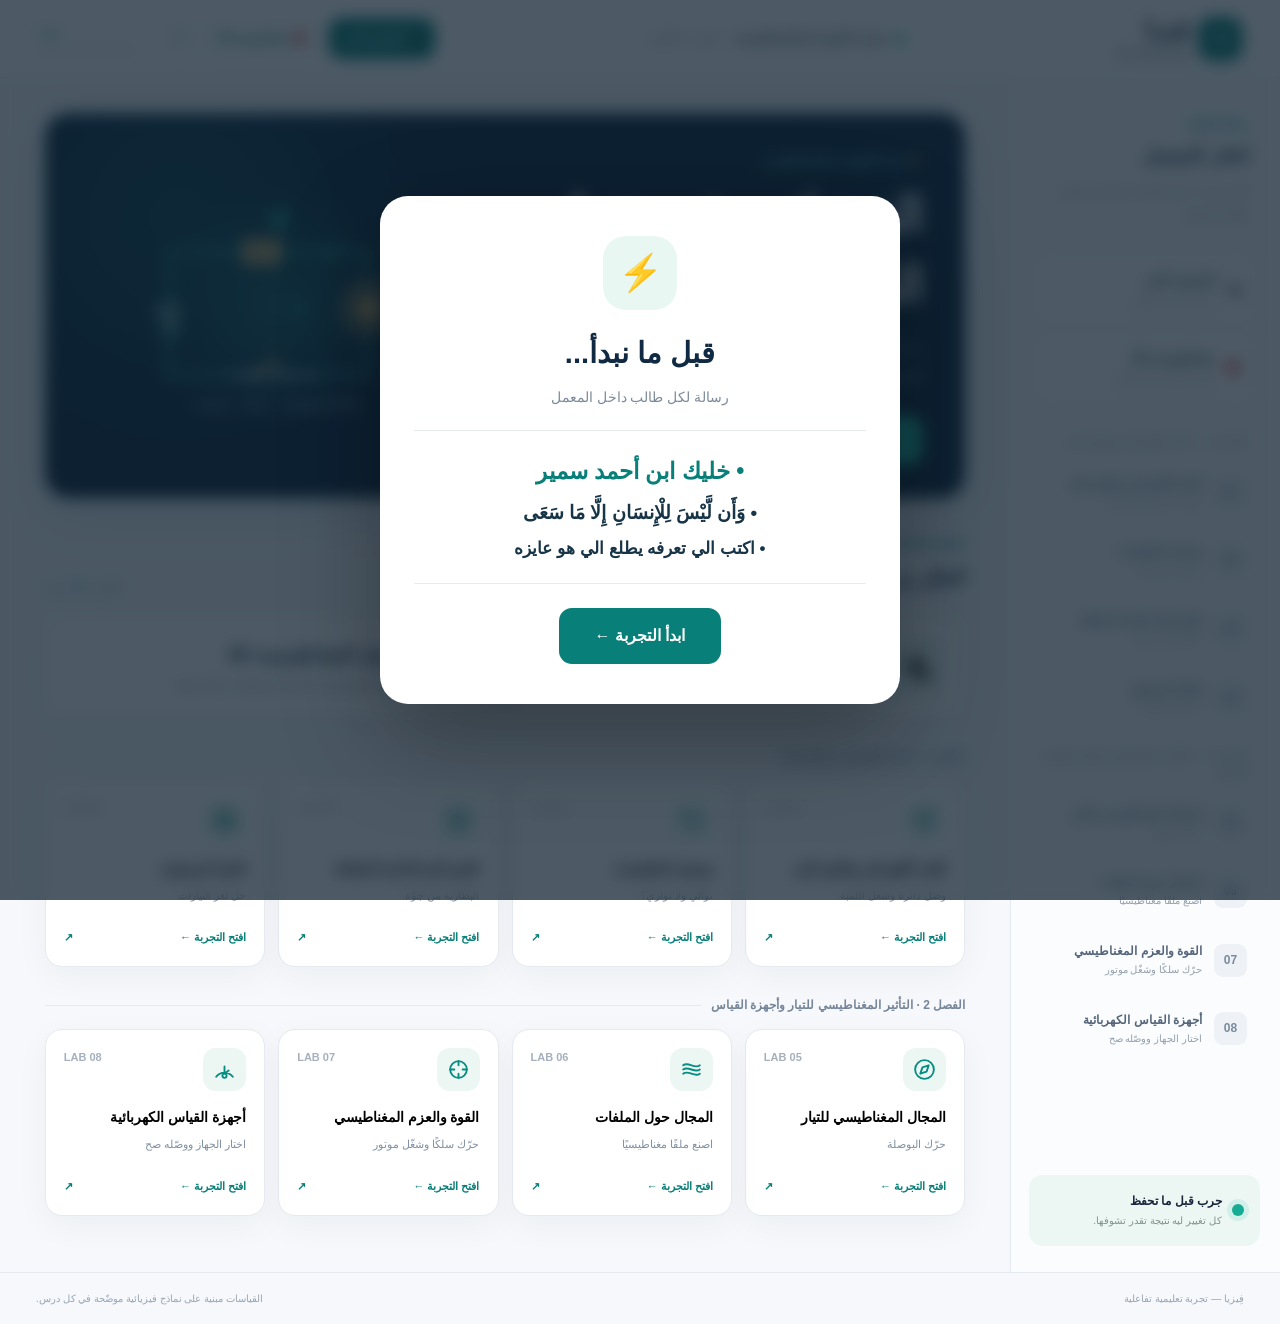
==== commit fce0ba8a: "Update index.html" ====
--- a/index.html
+++ b/index.html
@@ -35,7 +35,7 @@
   <div class="header-inner">
     <button class="brand" id="homeBtn" aria-label="العودة للبداية">
       <span class="brand-symbol" aria-hidden="true"><svg viewBox="0 0 36 36"><path d="M20 3 7 19h10l-2 14 15-19H19z" fill="currentColor"/></svg></span>
-      <span><strong>فِيزيا</strong><small>اتعلمها بالتجربة</small></span>
+      <span><strong>فِيزيا</strong><small>Ezz Gad-elrab</small></span>
     </button>
     <div class="header-middle"><span class="tiny-dot"></span> معمل الكهرباء والمغناطيسية <span class="header-unit">· الوحدة الأولى</span></div>
     <div class="header-right"><div class="header-tools"><button class="header-tool primary" data-special="free">🔌 المعمل الحر</button><button class="header-tool" data-special="magnetic">🧲 مغناطيسية 3D</button><button class="header-tool" id="welcomeReopen" title="رسالة البداية" aria-label="رسالة البداية">✦</button></div>
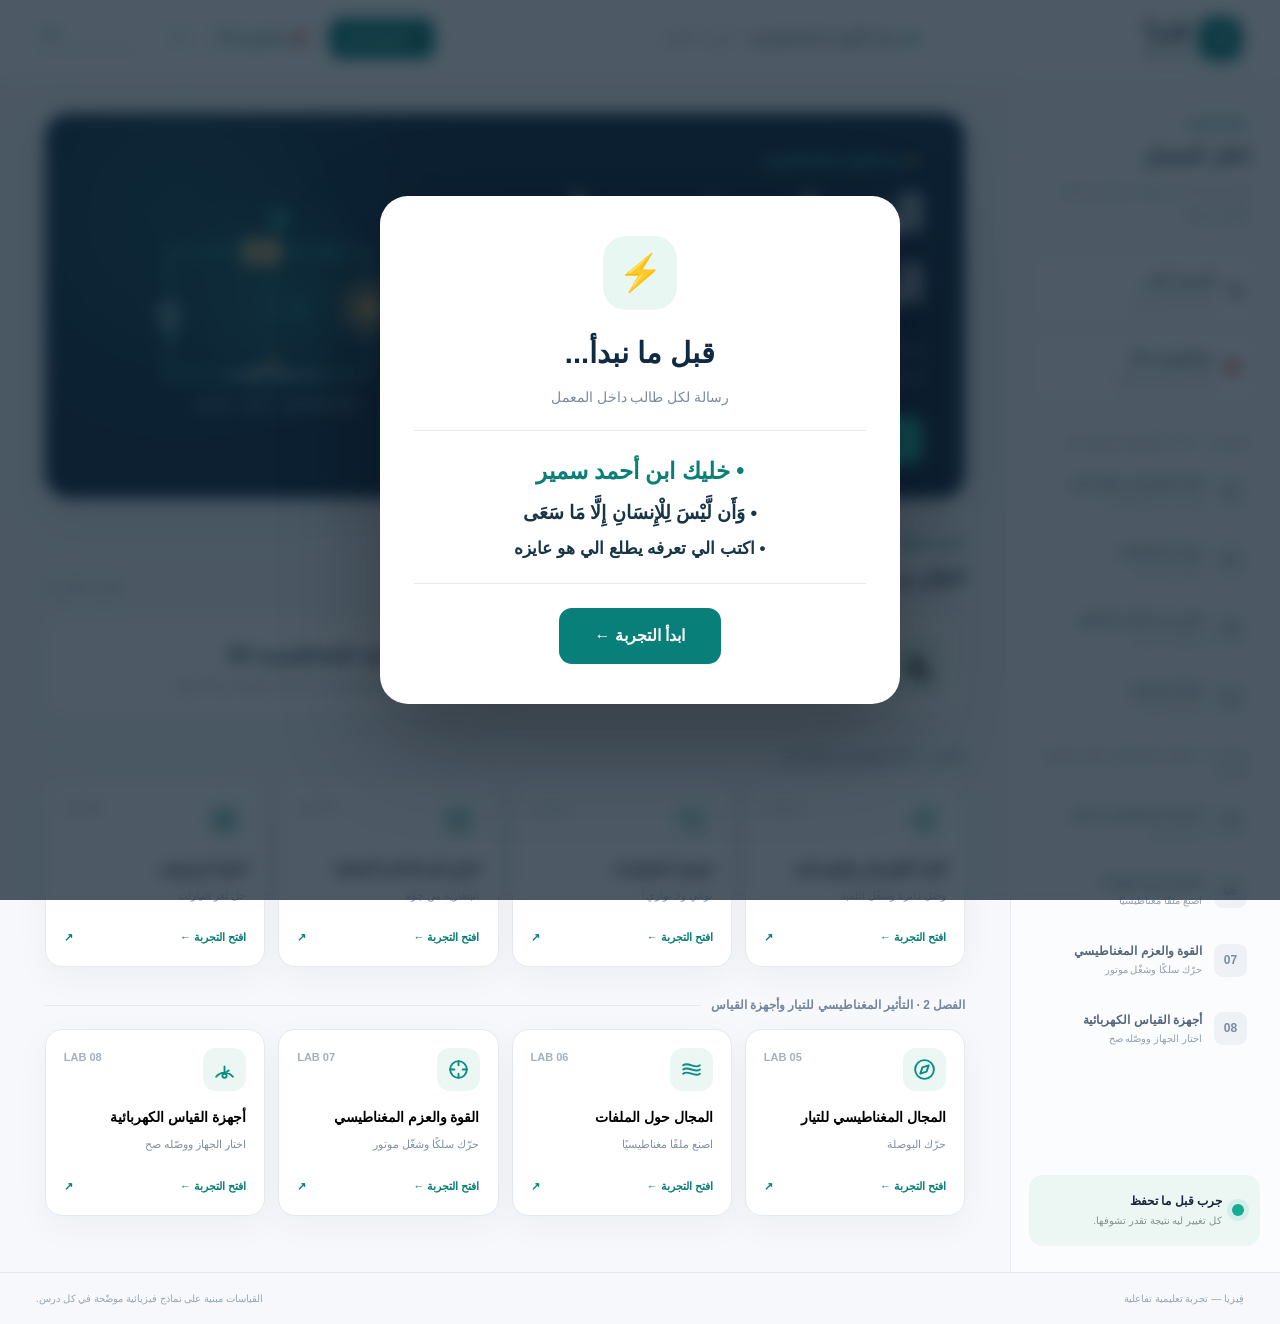
==== commit 87f852b7: "Update index.html" ====
--- a/index.html
+++ b/index.html
@@ -35,7 +35,7 @@
   <div class="header-inner">
     <button class="brand" id="homeBtn" aria-label="العودة للبداية">
       <span class="brand-symbol" aria-hidden="true"><svg viewBox="0 0 36 36"><path d="M20 3 7 19h10l-2 14 15-19H19z" fill="currentColor"/></svg></span>
-      <span><strong>فِيزيا</strong><small>Ezz Gad-elrab</small></span>
+      <span><strong>فِيزيا</strong><small>Ezz Gad</small></span>
     </button>
     <div class="header-middle"><span class="tiny-dot"></span> معمل الكهرباء والمغناطيسية <span class="header-unit">· الوحدة الأولى</span></div>
     <div class="header-right"><div class="header-tools"><button class="header-tool primary" data-special="free">🔌 المعمل الحر</button><button class="header-tool" data-special="magnetic">🧲 مغناطيسية 3D</button><button class="header-tool" id="welcomeReopen" title="رسالة البداية" aria-label="رسالة البداية">✦</button></div>
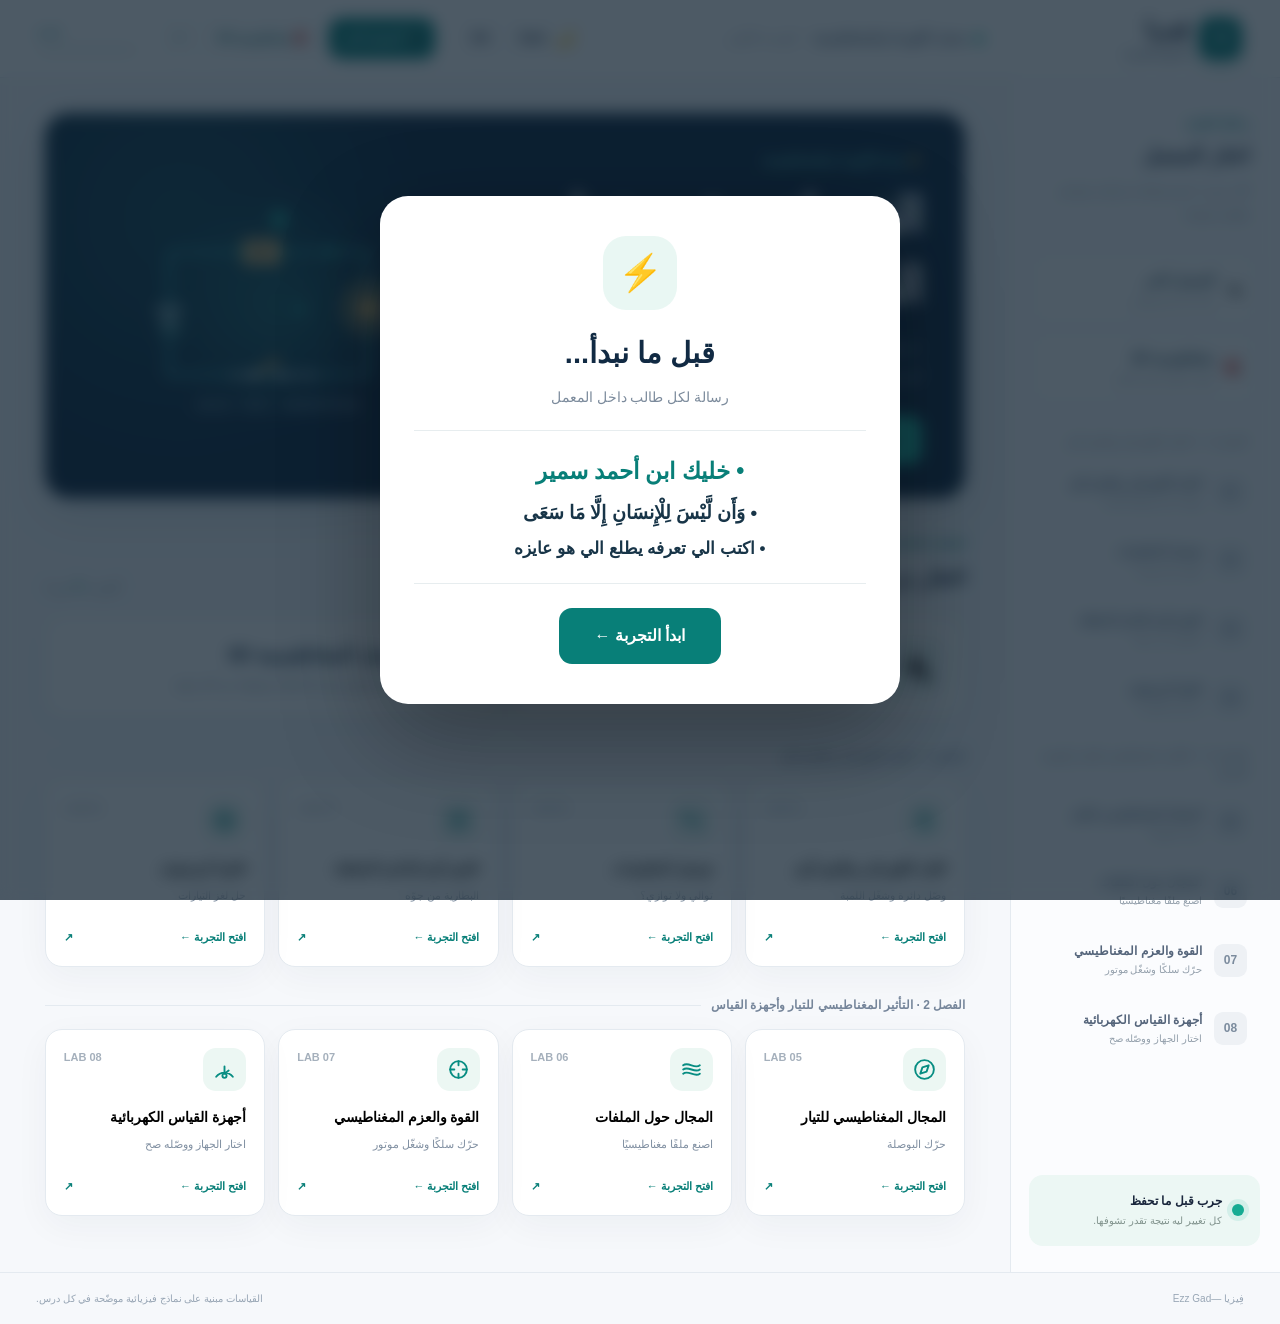
==== commit 91b9c49a: "Update index.html" ====
--- a/index.html
+++ b/index.html
@@ -27,6 +27,51 @@
 @media(max-width:620px){.welcome-card{padding:28px 18px;border-radius:21px}.welcome-quotes p{font-size:17px}.welcome-quotes p:first-child{font-size:20px}.welcome-quotes p:nth-child(2){font-size:16px}.welcome-quotes p:last-child{font-size:15px}.extra-header{display:block}.extra-panel{padding:15px}.extra-aside{grid-template-columns:1fr}.landing-special{grid-template-columns:1fr}.prediction-card{grid-template-columns:1fr;padding:14px}.prediction-options{justify-content:stretch}.prediction-options button{flex:1}.lab-metrics{grid-template-columns:repeat(3,1fr)}.lab-metric strong{font-size:15px}.mag-canvas{height:310px}}
 @media(prefers-reduced-motion:reduce){*,*:before,*:after{scroll-behavior:auto!important;transition:none!important;animation:none!important}}
 
+
+/* v3: compact circuit board: entire workspace visible on portrait phones */
+html,body{max-width:100%;overflow-x:clip}
+.layout,.main,.extra-view,.extra-columns,.extra-panel,.lab-canvas-shell,#freeBoard{min-width:0;max-width:100%}
+.circuit-svg{min-width:0;width:100%;height:auto;aspect-ratio:860/440}
+.user-prefs{display:flex;align-items:center;gap:7px;flex-shrink:0}
+.pref-button{display:inline-flex;justify-content:center;align-items:center;gap:7px;min-width:42px;min-height:41px;padding:7px 10px;border-radius:11px;border:1px solid var(--line);background:var(--panel);color:var(--ink);font-weight:900;font-size:12px;line-height:1.1;white-space:nowrap}
+.pref-button:active{transform:scale(.97)}.pref-emoji{font-size:17px}.pref-lang{letter-spacing:.4px}
+@media (max-width:1100px){.header-middle{display:none}.header-inner{gap:8px}.header-right{gap:9px}.header-tools .header-tool:not(.primary){display:none}}
+@media (max-width:720px){.header-tools .header-tool.primary{display:none}.header-right{gap:7px}.brand{gap:7px}.brand strong{font-size:19px}.brand small{font-size:10px}.brand-symbol{width:36px;height:36px}.pref-button{min-width:38px;min-height:38px;padding:6px 8px}.pref-label{display:none}.header-inner{padding:0 12px}.progress-mini{display:none}}
+@media (max-width:620px){.lab-canvas-shell{overflow:hidden;margin:12px 0 10px}.circuit-svg{width:100%;min-width:0;aspect-ratio:auto;display:block;touch-action:none}.lab-canvas-top{right:10px;top:9px;font-size:9px}.lab-canvas-bottom{left:10px;right:10px;bottom:8px;font-size:9px;text-align:center}.extra-panel{padding:12px}.tool-palette{display:grid;grid-template-columns:repeat(3,minmax(0,1fr));gap:7px}.component-add{min-width:0;padding:9px 4px;font-size:11px;line-height:1.4}.component-add span{display:block;margin:0 auto 3px;font-size:21px}.lab-metrics{gap:6px}.lab-metric{padding:10px 5px}.lab-metric strong{font-size:14px}.lab-metric small{font-size:9px}.extra-columns{gap:12px}.experiment-actions{gap:6px}.lab-action{padding:8px 10px;font-size:11px}}
+@media (max-width:350px){.brand small{display:none}.pref-button{min-width:34px;padding:5px}.header-right{gap:4px}.header-inner{padding:0 8px}.tool-palette{grid-template-columns:repeat(2,minmax(0,1fr))}}
+
+/* Full light/dark color system with accessible contrast */
+html[data-theme="dark"]{color-scheme:dark;--bg:#0b1522;--ink:#e9f1fa;--muted:#a5b4c8;--teal:#4cddc4;--teal-dark:#15b59e;--teal-pale:#123e3e;--line:#304154;--panel:#142538;--navy:#071c2d;--shadow:0 12px 28px #0003}
+html[data-theme="dark"] body{background:var(--bg);color:var(--ink)}
+html[data-theme="dark"] :is(.site-header,.sidebar,.lab-card,.experiment-card,.task-card,.insight-card,.navigation-card,.special-tile,.extra-panel,.prediction-card,.welcome-card,.quiet-button,.header-tool:not(.primary),.pref-button){background:#142538!important;border-color:#304154!important;color:#e9f1fa!important}
+html[data-theme="dark"] :is(.sidebar-bottom,.nav-item.active,.sidebar-special.selected,.lab-metric,.lab-action,.component-add,.tile-symbol,.lab-icon,.prediction-options button,.success-strip,.hero-badge,.stage-note,.step-pill){background:#1d3543!important;color:#e9f1fa!important;border-color:#36596a!important}
+html[data-theme="dark"] :is(.sidebar-special,.nav-number,.exp-why-button,.why-content,.explain-toggle,.lab-control input,.prediction-feedback,.warning-strip){background-color:#213b4a;color:#e9f1fa;border-color:#386273}
+html[data-theme="dark"] :is(.landing-cover,.stage,.lab-canvas-shell){background-color:#0c2536}
+html[data-theme="dark"] :is(.lab-card h3,.extra-header h1,.lesson-hero h1,.home-head h2,.sidebar-top h2,.welcome-card h2,.welcome-quotes p,.brand strong,.special-tile strong,.section-heading h2,.controls-top h2,.card-top h2){color:#f1f8fe!important}
+html[data-theme="dark"] :is(.brand small,.sidebar-top p,.lab-card p,.lab-card small,.extra-header p,.quiet-line,.lab-control small,.sidebar-special small,.lesson-hero p,.prediction-card p,.stage-note,.small-note,.welcome-lead,.home-head small,.task-card p,.insight-card p,.navigation-card p,.lesson-kicker,.sidebar-bottom small){color:#afc1d1!important}
+html[data-theme="dark"] :is(.lab-metric strong,.header-tool,.lab-card-bottom,.sidebar-special.selected,.eyebrow,.lab-label,.progress-mini){color:#6fe4d0!important}
+html[data-theme="dark"] :is(.tool-palette,.extra-panel,.experiment-card){box-shadow:none}
+html[data-theme="dark"] .site-header{border-bottom:1px solid #304154}
+html[data-theme="dark"] :is(.controls-top,.welcome-quotes,.welcome-quotes p){border-color:#304154}
+html[data-theme="dark"] .lab-action.highlight,html[data-theme="dark"] .header-tool.primary{background:#087f78!important;color:#fff!important}
+html[data-theme="dark"] .prediction-options button.chosen{background:#24564e!important;border-color:#4fceae!important}
+html[data-theme="dark"] .why-content,html[data-theme="dark"] .prediction-feedback{background:#193846!important;color:#dbeaf4}
+html[data-theme="dark"] .lab-metric strong{color:#71ebcf!important}
+html[data-theme="dark"] .welcome-card button{background:#0d9386;color:#fff}
+html[lang="en"] .brand,html[lang="en"] .lab-card,html[lang="en"] .special-tile,html[lang="en"] .nav-item,html[lang="en"] .sidebar-special,html[lang="en"] .explain-toggle,html[lang="en"] .prediction-card,html[lang="en"] .extra-panel{text-align:left}
+html[lang="en"] .sidebar{border-left:0;border-right:1px solid var(--line)}
+html[lang="en"] .prediction-card{border-right:1px solid var(--line);border-left:4px solid #08a48e}
+html[lang="en"] .lab-canvas-top{right:auto;left:13px}
+html[lang="en"] .lab-canvas-bottom{left:auto;right:13px}
+html[lang="en"] .lab-action,html[lang="en"] .component-add{direction:ltr}
+
+
+/* v3 finishing: ensure header menu icon remains visible on dark theme. */
+html[data-theme="dark"] .icon-button{background:#1e3648;color:#e7f8ff;border-color:#456273}
+html[data-theme="dark"] .icon-button svg{stroke:#e7f8ff}
+html[data-theme="dark"] .component-add{color:#f0f7ff!important}
+html[data-theme="dark"] .progress-track{background:#2c4852}
+html[data-theme="dark"] :is(.toast,.toast.show){background:#16483e;color:#e6fff9}
 </style>
 </head>
 <body>
@@ -35,10 +80,13 @@
   <div class="header-inner">
     <button class="brand" id="homeBtn" aria-label="العودة للبداية">
       <span class="brand-symbol" aria-hidden="true"><svg viewBox="0 0 36 36"><path d="M20 3 7 19h10l-2 14 15-19H19z" fill="currentColor"/></svg></span>
-      <span><strong>فِيزيا</strong><small>Ezz Gad</small></span>
+      <span><strong>فِيزيا</strong><small>اتعلمها بالتجربة</small></span>
     </button>
     <div class="header-middle"><span class="tiny-dot"></span> معمل الكهرباء والمغناطيسية <span class="header-unit">· الوحدة الأولى</span></div>
-    <div class="header-right"><div class="header-tools"><button class="header-tool primary" data-special="free">🔌 المعمل الحر</button><button class="header-tool" data-special="magnetic">🧲 مغناطيسية 3D</button><button class="header-tool" id="welcomeReopen" title="رسالة البداية" aria-label="رسالة البداية">✦</button></div>
+    <div class="header-right"><div class="user-prefs" aria-label="إعدادات العرض">
+      <button class="pref-button" id="themeToggle" type="button" aria-label="تفعيل الوضع الداكن" title="Light / Dark"><span class="pref-emoji" aria-hidden="true">🌙</span><span class="pref-label">Dark</span></button>
+      <button class="pref-button" id="langToggle" type="button" aria-label="Switch to English" title="العربية / English"><span class="pref-lang" aria-hidden="true">EN</span></button>
+    </div><div class="header-tools"><button class="header-tool primary" data-special="free">🔌 المعمل الحر</button><button class="header-tool" data-special="magnetic">🧲 مغناطيسية 3D</button><button class="header-tool" id="welcomeReopen" title="رسالة البداية" aria-label="رسالة البداية">✦</button></div>
       <div class="progress-mini"><span id="headerCount">٠ / ٨</span><div class="progress-track"><span id="headerBar"></span></div></div>
       <button class="icon-button" id="menuBtn" aria-label="عرض الدروس" title="الدروس"><svg viewBox="0 0 24 24"><path d="M4 6h16M4 12h16M4 18h16"/></svg></button>
     </div>
@@ -78,7 +126,7 @@
     <section id="extraView" class="extra-view" hidden></section>
   </main>
 </div>
-<footer><span>فِيزيا — تجربة تعليمية تفاعلية</span><span>القياسات مبنية على نماذج فيزيائية موضّحة في كل درس.</span></footer>
+<footer><span>فِيزيا —Ezz Gad</span><span>القياسات مبنية على نماذج فيزيائية موضّحة في كل درس.</span></footer>
 <div id="toast" class="toast" role="status" aria-live="polite"></div><div id="welcomeOverlay" class="welcome-overlay" role="dialog" aria-modal="true" aria-labelledby="welcomeTitle" hidden><div class="welcome-card"><div class="welcome-emblem">⚡</div><h2 id="welcomeTitle">قبل ما نبدأ...</h2><p class="welcome-lead">رسالة لكل طالب داخل المعمل</p><div class="welcome-quotes"><p>• خليك ابن أحمد سمير</p><p>• وَأَن لَّيْسَ لِلْإِنسَانِ إِلَّا مَا سَعَى</p><p>• اكتب الي تعرفه يطلع الي هو عايزه</p></div><button id="welcomeStart">ابدأ التجربة ←</button></div></div>
 </div>
 <script>
@@ -269,10 +317,13 @@
 function freeRedo(){if(!free.redo.length){fireToast('مفيش تغيير تعمله تاني');return}free.undo.push(cp({parts:free.parts,wires:free.wires,power:free.power}));restoreFree(free.redo.pop());notePredictionChange('free')}
 function createPart(type,x,y,vertical){let p={id:uid(),type,x,y,vertical:!!vertical,value:type==='battery'?9:type==='resistor'?9:type==='lamp'?6:type==='ammeter'?.02:type==='voltmeter'?1000000:.02,closed:true};return p}
 function loadSample(){captureFree();const batteryP=createPart('battery',116,210,true),res=createPart('resistor',345,112),lamp=createPart('lamp',625,205,true),sw=createPart('switch',345,345);free.parts=[batteryP,res,lamp,sw];free.wires=[[batteryP.id+':a',res.id+':a'],[res.id+':b',lamp.id+':a'],[lamp.id+':b',sw.id+':b'],[sw.id+':a',batteryP.id+':b']];free.selected=res.id;free.terminal=null;renderFreeLab();notePredictionChange('free');fireToast('دائرة جاهزة: غيّر المقاومة وراقب التيار')}
-function addPart(type){if(free.parts.length>=11){fireToast('حد المعمل ١١ قطعة علشان يفضل واضح');return}if(type==='battery'&&free.parts.some(p=>p.type==='battery')){fireToast('النسخة دي بتدعم بطارية واحدة في الدائرة');return}captureFree();const x=170+(free.parts.length%4)*166,y=120+Math.floor(free.parts.length/4)*115;let p=createPart(type,x,y);free.parts.push(p);free.selected=p.id;free.terminal=null;renderFreeLab();fireToast(`أضفت ${typeNames[type]}. اسحبها لأي مكان ووصل أطرافها`)}
+function addPart(type){if(free.parts.length>=11){fireToast('حد المعمل ١١ قطعة علشان يفضل واضح');return}if(type==='battery'&&free.parts.some(p=>p.type==='battery')){fireToast('النسخة دي بتدعم بطارية واحدة في الدائرة');return}captureFree();const x=compactBoard()?(free.parts.length%2?620:190):170+(free.parts.length%4)*166,y=compactBoard()?120+Math.floor(free.parts.length/2)*115:120+Math.floor(free.parts.length/4)*115;let p=createPart(type,x,y);free.parts.push(p);free.selected=p.id;free.terminal=null;renderFreeLab();fireToast(`أضفت ${typeNames[type]}. اسحبها لأي مكان ووصل أطرافها`)}
 function termPosition(part,which){const d=part.vertical?{x:0,y:45}:{x:52,y:0};return{x:part.x+(which==='a'?-1:1)*d.x,y:part.y+(which==='a'?-1:1)*d.y}}
 function parseTerm(t){const k=t.lastIndexOf(':');return{id:t.slice(0,k),side:t.slice(k+1)}}
-function wirePos(t){const {id,side}=parseTerm(t),part=free.parts.find(p=>p.id===id);return part?termPosition(part,side):null}
+function compactBoard(){return window.matchMedia('(max-width:620px)').matches}
+function boardPartPos(p){return compactBoard()?{x:clamp(p.x*.5+10,62,368),y:p.y}:{x:p.x,y:p.y}}
+function boardTermPos(p,side){const pos=boardPartPos(p),d=p.vertical?{x:0,y:45}:{x:52,y:0};return {x:pos.x+(side==='a'?-1:1)*d.x,y:pos.y+(side==='a'?-1:1)*d.y}}
+function wirePos(t){const {id,side}=parseTerm(t),part=free.parts.find(p=>p.id===id);return part?boardTermPos(part,side):null}
 function freeAddWire(t){if(free.terminal===t){free.terminal=null;renderFreeLab();return}if(!free.terminal){free.terminal=t;renderFreeLab();return}const first=free.terminal;free.terminal=null;const a=parseTerm(first),b=parseTerm(t);if(a.id===b.id){fireToast('وصل بين قطعتين مختلفتين، مش نفس القطعة');renderFreeLab();return}const exists=free.wires.some(w=>w.includes(first)&&w.includes(t));captureFree();if(exists){free.wires=free.wires.filter(w=>!(w.includes(first)&&w.includes(t)));fireToast('فصلت السلك')}else{free.wires.push([first,t]);fireToast('وصلت السلك ✓')}renderFreeLab();notePredictionChange('free')}
 function freePartSymbol(p,solved){const R=p.type==='resistor'?p.value:p.type==='lamp'?6:p.type==='switch'?(p.closed?.02:Infinity):p.value;const amps=solved?.currents?.[p.id]||0;const glow=p.type==='lamp'?Math.min(1,amps*amps*6/10):0;let body='';const box='<rect class="select-halo" x="-43" y="-26" width="86" height="52" rx="10" fill="#1e4557" stroke="#426f7e" stroke-width="1.5"/>';
 if(p.type==='resistor')body=`${box}<path d="M-40 0l10-10 12 20 12-20 12 20 12-20 12 10" fill="none" stroke="#f6c079" stroke-width="3"/>`;
@@ -281,8 +332,8 @@
 else if(p.type==='switch')body=`${box}<circle cx="-18" cy="7" r="3" fill="#e1eff6"/><circle cx="18" cy="7" r="3" fill="#e1eff6"/><path d="M-18 7L${p.closed?'18 7':'13 -13'}" stroke="${p.closed?'#6de6b5':'#f6bb72'}" stroke-width="3"/>`;
 else if(p.type==='ammeter'||p.type==='voltmeter')body=`${box}<circle cx="0" cy="0" r="18" stroke="#7be2d6" fill="#0e3041" stroke-width="2"/><text x="0" y="7" font-size="19" font-weight="bold" text-anchor="middle" fill="#d1f8f3">${p.type==='ammeter'?'A':'V'}</text>`;
 let label=p.type==='resistor'?`${p.value} Ω`:p.type==='battery'?`${p.value} V`:p.type==='lamp'?`${fmt(Math.abs(amps),2)} A`:p.type==='switch'?(p.closed?'مغلق':'مفتوح'):p.type==='ammeter'?`${fmt(Math.abs(amps),2)} A`: `${fmt(Math.abs(solved?.voltages?.[p.id]||0),2)} V`;
-const orientation=p.vertical?90:0;let shape=`<g data-cid="${p.id}" class="component-shape ${free.selected===p.id?'selected':''}" transform="translate(${p.x} ${p.y})"><g transform="rotate(${orientation})">${body}<path d="M-52 0h9M43 0h9" stroke="#7de3d5" stroke-width="3"/></g><text x="0" y="${p.vertical?66:45}" text-anchor="middle" font-size="13" font-weight="800" fill="#d7e8f0">${typeNames[p.type]} · ${label}</text></g>`;
-for(const end of ['a','b']){const pos=termPosition(p,end),term=p.id+':'+end;shape+=`<g class="terminal" data-term="${term}" tabindex="0" role="button" aria-label="طرف ${end} من ${typeNames[p.type]}"><circle cx="${pos.x}" cy="${pos.y}" r="21" fill="transparent"/><circle cx="${pos.x}" cy="${pos.y}" r="10" fill="${free.terminal===term?'#f9c373':'#1c6170'}" stroke="${free.terminal===term?'#ffffff':'#7de8d8'}" stroke-width="2"/><circle cx="${pos.x}" cy="${pos.y}" r="3" fill="#e0fff8"/></g>`}
+const orientation=p.vertical?90:0,screen=boardPartPos(p);let shape=`<g data-cid="${p.id}" class="component-shape ${free.selected===p.id?'selected':''}" transform="translate(${screen.x} ${screen.y})"><g transform="rotate(${orientation})">${body}<path d="M-52 0h9M43 0h9" stroke="#7de3d5" stroke-width="3"/></g><text x="0" y="${p.vertical?66:45}" text-anchor="middle" font-size="13" font-weight="800" fill="#d7e8f0">${typeNames[p.type]} · ${label}</text></g>`;
+for(const end of ['a','b']){const pos=boardTermPos(p,end),term=p.id+':'+end;shape+=`<g class="terminal" data-term="${term}" tabindex="0" role="button" aria-label="طرف ${end} من ${typeNames[p.type]}"><circle cx="${pos.x}" cy="${pos.y}" r="21" fill="transparent"/><circle cx="${pos.x}" cy="${pos.y}" r="10" fill="${free.terminal===term?'#f9c373':'#1c6170'}" stroke="${free.terminal===term?'#ffffff':'#7de8d8'}" stroke-width="2"/><circle cx="${pos.x}" cy="${pos.y}" r="3" fill="#e0fff8"/></g>`}
 return shape}
 function solveFree(){// Union-find wires, then solve a grounded DC nodal network.
  const roots={};const find=t=>(roots[t]===t?t:roots[t]=find(roots[t]));const union=(a,b)=>{let ra=find(a),rb=find(b);if(ra!==rb)roots[rb]=ra};
@@ -320,11 +371,11 @@
 }
 function freeSelectedControls(){const p=free.parts.find(p=>p.id===free.selected);if(!p)return '<p class="small-note">اضغط على قطعة في الرسم علشان تغيّر قيمتها أو تلفها.</p>';let rangeHtml='';if(['battery','resistor'].includes(p.type)){const min=p.type==='battery'?1:1,max=p.type==='battery'?18:40,unit=p.type==='battery'?'V':'Ω';rangeHtml=`<div class="lab-control"><label>${p.type==='battery'?'جهد البطارية':'المقاومة'} <span id="free-value">${p.value} ${unit}</span></label><input aria-label="قيمة القطعة المختارة" id="free-range" type="range" min="${min}" max="${max}" step="1" value="${p.value}"></div>`}
 return `<p class="quiet-line"><strong>القطعة المختارة: ${typeNames[p.type]}</strong></p>${rangeHtml}<div class="experiment-actions"><button class="lab-action" id="freeRotate">↻ لف القطعة</button>${p.type==='switch'?'<button class="lab-action highlight" id="freeToggleSwitch">'+(p.closed?'افتح المفتاح':'اقفل المفتاح')+'</button>':''}<button class="lab-action danger" id="freeDelete">حذف القطعة</button></div>`}
-function freeSVG(s){let g=`<defs><pattern id="dotgrid" width="24" height="24" patternUnits="userSpaceOnUse"><circle cx="1" cy="1" r="1" fill="#345c6d" opacity=".48"/></pattern></defs><rect x="0" y="0" width="860" height="440" fill="url(#dotgrid)"/>`;
+function freeSVG(s){const compact=compactBoard(),boardWidth=compact?430:860,boardHeight=compact?Math.max(440,...free.parts.map(p=>p.y+75)):440;let g=`<defs><pattern id="dotgrid" width="24" height="24" patternUnits="userSpaceOnUse"><circle cx="1" cy="1" r="1" fill="#345c6d" opacity=".48"/></pattern></defs><rect x="0" y="0" width="${boardWidth}" height="${boardHeight}" fill="url(#dotgrid)"/>`;
  for(const [a,b] of free.wires){const A=wirePos(a),B=wirePos(b);if(A&&B)g+=`<path class="lab-wire" d="M${A.x},${A.y} L${B.x},${B.y}"/>`}
  for(const p of free.parts)g+=freePartSymbol(p,s);
- if(!free.parts.length)g+=`<g opacity=".8"><rect x="225" y="137" width="410" height="160" rx="19" fill="#1b4354" stroke="#346675" stroke-dasharray="9 7"/><text x="430" y="195" text-anchor="middle" fill="#e9f6f7" font-size="24" font-weight="bold">معملك فاضي لسه</text><text x="430" y="235" text-anchor="middle" fill="#a7c8d2" font-size="16">ضيف بطارية ومقاومة، أو افتح دائرة جاهزة</text></g>`;
- return `<svg id="freeSVG" class="circuit-svg" viewBox="0 0 860 440" role="img" aria-label="مساحة توصيل الدائرة الكهربائية"><title>معمل كهرباء حر</title>${g}</svg>`}
+ if(!free.parts.length)g+=compact?`<g opacity=".9"><rect x="25" y="139" width="380" height="156" rx="19" fill="#1b4354" stroke="#346675" stroke-dasharray="9 7"/><text x="215" y="195" text-anchor="middle" fill="#e9f6f7" font-size="22" font-weight="bold">معملك فاضي لسه</text><text x="215" y="233" text-anchor="middle" fill="#a7c8d2" font-size="14">ضيف قطعة أو ابدأ بدائرة جاهزة</text></g>`:`<g opacity=".8"><rect x="225" y="137" width="410" height="160" rx="19" fill="#1b4354" stroke="#346675" stroke-dasharray="9 7"/><text x="430" y="195" text-anchor="middle" fill="#e9f6f7" font-size="24" font-weight="bold">معملك فاضي لسه</text><text x="430" y="235" text-anchor="middle" fill="#a7c8d2" font-size="16">ضيف بطارية ومقاومة، أو افتح دائرة جاهزة</text></g>`;
+ return `<svg id="freeSVG" class="circuit-svg" viewBox="0 0 ${boardWidth} ${boardHeight}" role="img" aria-label="مساحة توصيل الدائرة الكهربائية"><title>معمل كهرباء حر</title>${g}</svg>`}
 function renderFreeLabPage(){const root=$('extraView');root.innerHTML=`<div class="breadcrumb"><button data-go-home>جميع المعامل</button><span> / </span><span>المعمل الحر</span></div><header class="extra-header"><div><span class="eyebrow">FREE LAB · تجربة مفتوحة</span><h1>ابنِ دائرتك بنفسك</h1><p>ضيف القطع، اسحبها للمكان المناسب، واضغط طرفين علشان توصل بينهم سلك. القياسات محسوبة من التوصيل الفعلي.</p></div><button class="lab-action" data-go-home>← العودة</button></header><div id="extraPrediction">${predictionMarkup('free',extraPredictionQuestions.free)}</div><div class="extra-columns"><section class="extra-panel"><div class="lab-label">أدوات المعمل · اضغط لإضافة قطعة</div><div id="freeTools" class="tool-palette">${Object.keys(typeNames).map(t=>`<button class="component-add" type="button" data-addpart="${t}"><span>${toolIcons[t]}</span>${typeNames[t]}</button>`).join('')}</div><div class="experiment-actions"><button id="freeSample" class="lab-action highlight">ابدأ بدائرة جاهزة</button><button id="freeUndo" class="lab-action">↶ تراجع</button><button id="freeRedo" class="lab-action">↷ إعادة</button><button id="freeClear" class="lab-action danger">مسح الكل</button></div><div class="lab-canvas-shell"><div class="lab-canvas-top">FIZYA · DC CIRCUIT LAB</div><div id="freeBoard"></div><div class="lab-canvas-bottom">اضغط نقطتين للتوصيل · اسحب قطعة لتحريكها</div></div><div id="freeStatus" role="status" aria-live="polite"></div><div id="freeMetrics" class="lab-metrics"></div><p class="small-note">نموذج كهربائي مبسط: بطارية واحدة بمقاومة داخلية 0.2Ω، لمبة أومية 6Ω، والقياسات تقريبية. لا تُجرِّب توصيلات القصر على بطاريات حقيقية.</p></section><aside class="extra-aside"><section class="extra-panel"><h3>القطعة المختارة</h3><div id="freeSelected"></div></section><section class="extra-panel"><h3>افهم اللي حصل</h3><button id="freeWhyBtn" class="explain-toggle" aria-expanded="false">💡 Why? ليه ده حصل؟ +</button><div id="freeWhyBody" class="why-content" hidden></div></section><section class="extra-panel"><h3>احفظ تجربتك</h3><p class="quiet-line">احفظ الدائرة على نفس المتصفح أو نزل تقرير قيمها بصيغة JSON.</p><div class="experiment-actions"><button id="freeSave" class="lab-action">حفظ</button><button id="freeLoad" class="lab-action">استرجاع</button><button id="freeExport" class="lab-action">تنزيل النتائج</button></div></section></aside></div>`;renderFreeLab()}
 function renderFreeLab(){if(specialMode!=='free'||!$('freeBoard'))return;const s=solveFree();$('freeBoard').innerHTML=freeSVG(s);$('freeMetrics').innerHTML=`<div class="lab-metric"><small>جهد المصدر</small><strong>${fmt(s.battery||0,1)} V</strong></div><div class="lab-metric"><small>تيار البطارية</small><strong>${fmt(s.batteryCurrent||0,2)} A</strong></div><div class="lab-metric"><small>جهد الأطراف</small><strong>${fmt(s.terminal||0,2)} V</strong></div>`;
 $('freeSelected').innerHTML=freeSelectedControls();$('freeStatus').innerHTML=s.short?'<div class="warning-strip">⚠️ الدائرة فيها قصر أو تيار كبير جدًا. افصل السلك وعدّل التوصيل.</div>':!s.valid?`<div class="warning-strip">${s.message}</div>`:(Math.abs(s.batteryCurrent||0)<.001?'<p class="quiet-line">مفيش تيار في مسار حمل مكتمل لسه. وصل المسار علشان تشوف النتيجة.</p>':'<div class="success-strip">✓ فيه مسار مغلق، والقياسات بتتحدث حسب التوصيل.</div>');
@@ -342,10 +393,10 @@
  if(target.id==='freeExport'){const data={project:'FIZYA',model:'DC linear circuit, battery internal R=0.2Ω',parts:free.parts,wires:free.wires,measurements:solveFree()};delete data.measurements.root;const blob=new Blob([JSON.stringify(data,null,2)],{type:'application/json'});const url=URL.createObjectURL(blob),a=document.createElement('a');a.href=url;a.download='fizya-experiment.json';document.body.appendChild(a);a.click();a.remove();setTimeout(()=>URL.revokeObjectURL(url),1000);fireToast('اتحمّل ملف نتائج التجربة');return}
  if(target.id==='freeWhyBtn'){let b=$('freeWhyBody');b.hidden=!b.hidden;target.textContent=b.hidden?'💡 Why? ليه ده حصل؟ +':'💡 اخفي التفسير −';target.setAttribute('aria-expanded',String(!b.hidden));b.textContent=freeWhyText(solveFree());return}
 }
-function pointFromEvent(evt,svg){const rect=svg.getBoundingClientRect();return{x:(evt.clientX-rect.left)/rect.width*860,y:(evt.clientY-rect.top)/rect.height*440}}
-function freePointerDown(e){const partEl=e.target.closest('[data-cid]');if(!partEl||e.target.closest('[data-term]'))return;const p=free.parts.find(p=>p.id===partEl.dataset.cid);if(!p)return;free.selected=p.id;const pt=pointFromEvent(e,e.currentTarget);freeDrag={id:p.id,start:pt,origin:{x:p.x,y:p.y},moved:false,el:partEl};try{e.currentTarget.setPointerCapture(e.pointerId)}catch(err){};}
-function freePointerMove(e){if(!freeDrag)return;const svg=e.currentTarget;const p=pointFromEvent(e,svg);const dx=p.x-freeDrag.start.x,dy=p.y-freeDrag.start.y;if(Math.abs(dx)+Math.abs(dy)>5)freeDrag.moved=true;if(!freeDrag.moved)return;freeDrag.el.setAttribute('transform',`translate(${clamp(freeDrag.origin.x+dx,60,800)} ${clamp(freeDrag.origin.y+dy,62,372)})`)}
-function freePointerUp(e){if(!freeDrag)return;const d=freeDrag,pt=pointFromEvent(e,e.currentTarget);freeDrag=null;if(d.moved){const p=free.parts.find(x=>x.id===d.id);if(p){captureFree();p.x=Math.round(clamp(d.origin.x+pt.x-d.start.x,60,800));p.y=Math.round(clamp(d.origin.y+pt.y-d.start.y,62,372));notePredictionChange('free')}}renderFreeLab()}
+function pointFromEvent(evt,svg){const pt=svg.createSVGPoint();pt.x=evt.clientX;pt.y=evt.clientY;const ctm=svg.getScreenCTM();if(!ctm)return{x:0,y:0};const out=pt.matrixTransform(ctm.inverse());return{x:out.x,y:out.y}}
+function freePointerDown(e){const partEl=e.target.closest('[data-cid]');if(!partEl||e.target.closest('[data-term]'))return;const p=free.parts.find(p=>p.id===partEl.dataset.cid);if(!p)return;free.selected=p.id;const pt=pointFromEvent(e,e.currentTarget);freeDrag={id:p.id,start:pt,origin:{x:p.x,y:p.y},display:boardPartPos(p),moved:false,el:partEl};try{e.currentTarget.setPointerCapture(e.pointerId)}catch(err){};}
+function freePointerMove(e){if(!freeDrag)return;const svg=e.currentTarget;const p=pointFromEvent(e,svg);const dx=p.x-freeDrag.start.x,dy=p.y-freeDrag.start.y;if(Math.abs(dx)+Math.abs(dy)>5)freeDrag.moved=true;if(!freeDrag.moved)return;freeDrag.el.setAttribute('transform',`translate(${clamp(freeDrag.display.x+dx,compactBoard()?62:60,compactBoard()?368:800)} ${clamp(freeDrag.display.y+dy,62,372)})`)}
+function freePointerUp(e){if(!freeDrag)return;const d=freeDrag,pt=pointFromEvent(e,e.currentTarget);freeDrag=null;if(d.moved){const p=free.parts.find(x=>x.id===d.id);if(p){captureFree();p.x=Math.round(clamp(d.origin.x+(pt.x-d.start.x)*(compactBoard()?2:1),60,800));p.y=Math.round(clamp(d.origin.y+pt.y-d.start.y,62,compactBoard()?Math.max(372,...free.parts.map(p=>p.y+75)):372));notePredictionChange('free')}}renderFreeLab()}
 
 // 3D magnetic lab: projected 3D geometry, with a numerical Biot-Savart field approximation.
 let mag={current:3,turns:250,direction:1,azimuth:.65,pitch:.30,zoom:1,showField:true,drag:null};let magneticWhy=false;
@@ -363,8 +414,8 @@
  let pts=[];const n=250;for(let i=0;i<=n;i++){const t=i/n*(2*Math.PI*9);pts.push([(-DISPLAY_LENGTH/2+DISPLAY_LENGTH*i/n),DISPLAY_RADIUS*Math.cos(t),DISPLAY_RADIUS*Math.sin(t)])}
  ctx.shadowBlur=12;ctx.shadowColor='rgba(239,183,111,.24)';ctx.strokeStyle='#f4bf79';ctx.lineWidth=2.7;ctx.beginPath();pts.forEach((p,i)=>{const q=projectMag(p,w,h);if(!i)ctx.moveTo(q[0],q[1]);else ctx.lineTo(q[0],q[1])});ctx.stroke();ctx.shadowBlur=0;
  const coreB=vector3B([0,0,0]);const direction=Math.sign(coreB[0])||1;drawArrow(ctx,projectMag([-1.43*direction,0,0],w,h),projectMag([1.43*direction,0,0],w,h),'#f6cf83',3);
- const label=projectMag([0,0,0],w,h);ctx.fillStyle='#e7fbf5';ctx.font='bold 13px Tahoma';ctx.fillText('المجال عند المركز',label[0]-42,label[1]+35);
- ctx.fillStyle='#aecfdb';ctx.font='12px Tahoma';ctx.fillText('اسحب للتدوير · كبّر بإصبعين أو عجلة الماوس',15,h-17)
+ const label=projectMag([0,0,0],w,h);ctx.fillStyle='#e7fbf5';ctx.font='bold 13px Tahoma';ctx.fillText(uiLang==='en'?'Field at center':'المجال عند المركز',label[0]-42,label[1]+35);
+ ctx.fillStyle='#aecfdb';ctx.font='12px Tahoma';ctx.fillText(uiLang==='en'?'Drag to rotate · Pinch or scroll to zoom':'اسحب للتدوير · كبّر بإصبعين أو عجلة الماوس',15,h-17)
 }
 function magReading(){const b=vector3B([0,0,0]),center=Math.abs(b[0])*1000;return{center,sign:Math.sign(b[0]),B:b}}
 function magWhyText(){const m=magReading();return `ده ملف لولبي في نموذج ثلاثي الأبعاد. اتجاه السهم الذهبي بيتحدد بقاعدة اليد اليمنى. عند المركز المجال المحسوب تقريبًا ${fmt(m.center,2)} mT، واتجاهه ${m.sign>0?'على المحور الموجب':'على المحور السالب'}. المجال محسوب عدديًا بتقريب قانون بيو-سافار على 9 حلقات وقطر وطول ثابتين؛ الأسهم الخضراء عينات لاتجاه المجال وليست مسارات جسيمات. زيادة التيار أو عدد اللفات تزود المجال، وعكس التيار يعكسه.`}
@@ -410,6 +461,111 @@
  $('welcomeReopen').addEventListener('click',()=>{$('welcomeOverlay').hidden=false;$('welcomeStart').focus()});
 }
 
+
+/* FIZYA v3: complete UI settings + bilingual learning interface */
+let uiLang='ar',uiTheme='light';
+const enLessons = [{"title": "Electric Current & Ohm’s Law", "short": "Connect a circuit and light a bulb", "desc": "Explore voltage, current and resistance by building your own circuit.", "sub": "Connect components, close the switch and vary voltage and resistance to see the effect.", "explain": "For an ohmic circuit, current equals voltage divided by resistance. At constant resistance, more voltage means more current; more resistance means less current.", "task": "Connect all four wires, close the switch and adjust the current to exactly 2.00 A.", "hint": "Tap two terminals to make a wire. Once connected, try 8 V with a 4 Ω resistor."}, {"title": "Connecting Resistors", "short": "Series or parallel?", "desc": "Compare equivalent resistance and branch current for different connections.", "sub": "Use the same resistors in series and parallel and compare the results.", "explain": "In series, the same current passes through all resistors and their resistances add. In parallel, every branch has the same voltage and the equivalent resistance is smaller than the smallest resistor.", "task": "Use two 6 Ω resistors to make an equivalent resistance of 3 Ω.", "hint": "Two identical 6 Ω resistors in parallel have an equivalent resistance of 3 Ω."}, {"title": "Ohm’s Law for a Closed Circuit", "short": "Inside the battery", "desc": "See how internal battery resistance affects terminal voltage.", "sub": "Change the external load and compare the current and battery terminal voltage.", "explain": "Real batteries have internal resistance r. When current flows, part of the EMF is lost internally, so terminal voltage under load is ℰ − Ir.", "task": "A 12 V battery has an internal resistance of 2 Ω. Adjust the load until terminal voltage is 9.00 V.", "hint": "A 3 V internal drop means I = 3/2 = 1.5 A, so R = 9/1.5 = 6 Ω."}, {"title": "Kirchhoff’s Laws", "short": "Solve the current puzzle", "desc": "Discover current conservation at a junction and voltage conservation in loops.", "sub": "Change two branch resistors and calculate the unknown current using Kirchhoff’s junction law.", "explain": "At any junction, total current entering equals total current leaving. Around any closed loop, the algebraic sum of potential changes is zero.", "task": "Calculate the current in the second parallel branch and enter its value in amperes.", "hint": "Parallel branches have the same voltage: I₂ = V/R₂. Or use I₂ = Itotal − I₁."}, {"title": "Magnetic Effect of Current", "short": "Move the compass", "desc": "Explore how a current-carrying wire changes the direction of a nearby compass.", "sub": "Adjust the wire current, direction and compass distance.", "explain": "A long straight current-carrying wire generates circular magnetic field lines. The field increases with current and decreases with distance from the wire.", "task": "Deflect the compass more than 20° to the right by adjusting current and distance.", "hint": "Set a positive current direction, increase current or move the compass closer."}, {"title": "Magnetic Field Around Coils", "short": "Build an electromagnet", "desc": "Change coil turns and current to explore magnetic field strength.", "sub": "Adjust number of turns, coil length and current and observe the field.", "explain": "For an approximately long solenoid, field strength increases with turns and current and decreases with coil length. Reversing current swaps the poles.", "task": "Make the field at least 5 mT and place the north pole on the right.", "hint": "Increase coil turns or current, shorten the coil, and select the positive current direction."}, {"title": "Magnetic Force & Torque", "short": "Move a wire and motor", "desc": "Explore magnetic force on a wire and torque on a coil.", "sub": "Change current, field, angle and conductor length.", "explain": "The force on a current-carrying wire depends on current, conductor length, field strength and angle. Coil torque also depends on turns and area; for torque, θ is between the coil normal and the field.", "task": "In wire mode, reach a magnetic force of at least 2 N.", "hint": "Increase B, I or L. Force is greatest when wire and field are perpendicular (90°)."}, {"title": "Electrical Measuring Instruments", "short": "Choose the right instrument", "desc": "Learn where to connect an ammeter and voltmeter; convert a galvanometer.", "sub": "Choose the right meter, connect it and read the result.", "explain": "An ammeter measures current in series; a voltmeter measures voltage in parallel. A galvanometer’s range can be extended with an appropriate shunt or series multiplier.", "task": "Select an ammeter and connect it in series to measure the current through a 6 Ω resistor supplied by 12 V.", "hint": "Connect the ammeter in series; the expected reading is 2 A."}];
+const enChapters=['Electric Current and Ohm’s Law','Magnetic Effects of Current and Measuring Instruments'];
+const englishDict = {"فِيزيا": "FIZYA", "اتعلمها بالتجربة": "Learn through experiments", "معمل الكهرباء والمغناطيسية": "Electricity & Magnetism Lab", "· الوحدة الأولى": "· Unit One", "🔌 المعمل الحر": "🔌 Free Lab", "🧲 مغناطيسية 3D": "🧲 3D Magnetic Lab", "رحلتك العلمية": "Your learning journey", "اختار المعمل": "Choose a lab", "كل درس = تجربة واحدة مركزة، وتحدي تطبقه بنفسك.": "One focused experiment and a practical challenge per lesson.", "المعمل الحر": "Free Lab", "ركّب أي دائرة وجرّب": "Build and explore circuits", "مغناطيسية 3D": "3D Magnetism", "مجال تفاعلي ثلاثي الأبعاد": "Explore magnetic fields in 3D", "جرب قبل ما تحفظ": "Experiment before you memorize", "كل تغيير ليه نتيجة تقدر تشوفها.": "See the result of every change.", "⚡ وحدة الكهرباء والمغناطيسية": "⚡ Electricity & Magnetism Unit", "الفيزياء مش حفظ.": "Physics isn't memorization.", "الفيزياء تجربة.": "Physics is an experiment.", "٨ معامل تفاعلية. جرّب، غيّر، قِس، واكتشف القانون بنفسك. من غير زحمة أو شرح طويل قبل ما تفهم الفكرة.": "Eight interactive labs. Build, measure and discover physics at your own pace.", "ابدأ أول تجربة": "Start your first experiment", "كمّل تجربتك": "Continue learning", "المعامل التفاعلية": "Interactive laboratories", "اختار درس وابدأ بنفسك": "Choose a lesson and start exploring", "أنجزت": "Completed", "من ٨": "out of 8", "المعمل الحر للكهرباء": "Free Circuit Lab", "ابنِ دائرتك ووصّل الأسلاك وقِس بنفسك": "Build your own circuit and take measurements", "معمل المغناطيسية 3D": "3D Magnetic Field Lab", "لفّ المشهد وحرك المجال وشوفه من كل زاوية": "Rotate the field and explore it from every angle", "افتح التجربة ←": "Open experiment →", "فِيزيا — تجربة تعليمية تفاعلية": "FIZYA — Interactive learning", "القياسات مبنية على نماذج فيزيائية موضّحة في كل درس.": "Measurements use the educational physics models explained in each lesson.", "جميع المعامل": "All labs", "← العودة": "← Back", "الفصل الأول": "Chapter One", "الفصل الثاني": "Chapter Two", "تجربة تفاعلية": "Interactive experiment", "توقع • جرّب • افهم": "PREDICT • TEST • LEARN", "اختار الإجابة اللي تتوقعها، وبعد كده جرّب.": "Choose your prediction, then test it in the experiment.", "اختار توقعك قبل ما تعمل التجربة.": "Make a prediction before running the experiment.", "هيقل": "Decrease", "هيزود": "Increase", "هيزيد": "Increase", "مش هيتغير": "Stay the same", "هتقل": "Decrease", "هتزيد": "Increase", "هتفضل ثابتة": "Stay the same", "هيعكس": "Reverse direction", "هيفضل": "Stay the same", "هيختفي": "Disappear", "هيزود من غير تغيير اتجاهه": "Increase without reversing", "جرب بنفسك": "Try it yourself", "إعادة التجربة": "Reset experiment", "غيّر وشوف الفرق": "Change & observe", "تتحدث مباشرة": "Updates live", "مهمتك النهارده": "YOUR MISSION", "التحدي العملي": "Practical challenge", "جرب تغيّر الأدوات، وراقب النتيجة لحد ما تحقق المهمة.": "Adjust the controls and observe the result until you complete the challenge.", "محتاج تلميح؟": "Need a hint?", "افهم اللي حصل": "Understand the result", "العلم ورا التجربة": "The physics behind it", "💡 ليه ده حصل؟ +": "💡 Why did this happen? +", "💡 ليه ده حصل؟ −": "💡 Why did this happen? −", "💡 اخفي التفسير −": "💡 Hide explanation −", "💡 Why? ليه ده حصل؟ +": "💡 Why did this happen? +", "💡 Why? ليه ده حصل؟ −": "💡 Why did this happen? −", "مستعد تكمل؟": "Ready for more?", "التجربة أهم من الإجابة. غيّر قيمة واحدة كل مرة ولاحظ اللي بيحصل.": "The experiment matters more than the answer. Change one variable at a time.", "المعمل التالي": "Next lab", "FREE LAB · تجربة مفتوحة": "FREE LAB · Open experiment", "ابنِ دائرتك بنفسك": "Build your own circuit", "ضيف القطع، اسحبها للمكان المناسب، واضغط طرفين علشان توصل بينهم سلك. القياسات محسوبة من التوصيل الفعلي.": "Add components, drag them into place, then tap two terminals to connect a wire. Readings follow your actual circuit.", "لو ضاعفنا قيمة مقاومة في دائرة بسيطة، مع ثبات جهد البطارية، التيار هيعمل إيه؟": "If we double resistance while keeping battery voltage fixed, what happens to current?", "أدوات المعمل · اضغط لإضافة قطعة": "LAB TOOLS · Tap a component to add it", "بطارية": "Battery", "مقاومة": "Resistor", "لمبة": "Bulb", "مفتاح": "Switch", "أميتر": "Ammeter", "فولتميتر": "Voltmeter", "ابدأ بدائرة جاهزة": "Load sample circuit", "↶ تراجع": "↶ Undo", "↷ إعادة": "↷ Redo", "مسح الكل": "Clear all", "معمل كهرباء حر": "Free Circuit Lab", "معملك فاضي لسه": "Your workbench is empty", "ضيف قطعة أو ابدأ بدائرة جاهزة": "Add components or load a sample", "ضيف بطارية ومقاومة، أو افتح دائرة جاهزة": "Add a battery and resistor or load a sample", "اضغط نقطتين للتوصيل · اسحب قطعة لتحريكها": "Tap two terminals to connect · Drag a component to move it", "ضيف بطارية علشان تبدأ القياسات.": "Add a battery to start measuring.", "جهد المصدر": "Source voltage", "تيار البطارية": "Battery current", "جهد الأطراف": "Terminal voltage", "نموذج كهربائي مبسط: بطارية واحدة بمقاومة داخلية 0.2Ω، لمبة أومية 6Ω، والقياسات تقريبية. لا تُجرِّب توصيلات القصر على بطاريات حقيقية.": "Simplified model: one battery with 0.2 Ω internal resistance and a 6 Ω ohmic lamp. Measurements are approximate. Never short-circuit real batteries.", "القطعة المختارة": "Selected component", "اضغط على قطعة في الرسم علشان تغيّر قيمتها أو تلفها.": "Select a component on the workbench to edit or rotate it.", "احفظ تجربتك": "Save your experiment", "احفظ الدائرة على نفس المتصفح أو نزل تقرير قيمها بصيغة JSON.": "Save in this browser or export your measurements as JSON.", "حفظ": "Save", "استرجاع": "Load", "تنزيل النتائج": "Export results", "القطعة المختارة: بطارية": "Selected: Battery", "القطعة المختارة: مقاومة": "Selected: Resistor", "القطعة المختارة: لمبة": "Selected: Bulb", "القطعة المختارة: مفتاح": "Selected: Switch", "القطعة المختارة: أميتر": "Selected: Ammeter", "القطعة المختارة: فولتميتر": "Selected: Voltmeter", "جهد البطارية": "Battery voltage", "المقاومة": "Resistance", "↻ لف القطعة": "↻ Rotate", "افتح المفتاح": "Open switch", "اقفل المفتاح": "Close switch", "حذف القطعة": "Delete component", "مغلق": "Closed", "مفتوح": "Open", "مفيش تيار في مسار حمل مكتمل لسه. وصل المسار علشان تشوف النتيجة.": "No load current yet. Complete a circuit to see measurements.", "✓ فيه مسار مغلق، والقياسات بتتحدث حسب التوصيل.": "✓ Closed path detected. Readings update with connections.", "⚠️ الدائرة فيها قصر أو تيار كبير جدًا. افصل السلك وعدّل التوصيل.": "⚠️ Short circuit or excessive current. Disconnect a wire and fix the circuit.", "شوف المجال من أي زاوية": "Explore the field in 3D", "لفّ الملف بإصبعك، وغيّر التيار وعدد اللفات. اتجاه الأسهم وطولها بيعبروا عن المجال في نقاط مختلفة.": "Rotate the coil with your finger. Adjust current and turns; arrows show the magnetic field direction and relative strength.", "لو عكسنا اتجاه التيار في الملف، اتجاه المجال عند مركزه هيعمل إيه؟": "What happens to the central magnetic field if the coil current is reversed?", "ثلاثي الأبعاد • منظور قابل للدوران": "3D · Interactive view", "المجال عند المركز": "Field at center", "الاتجاه": "Direction", "→ موجب": "→ Positive", "عدد اللفات": "Number of turns", "إعادة زاوية العرض": "Reset view", "من أعلى": "Top view", "من الجانب": "Side view", "إظهار/إخفاء الأسهم": "Show/hide arrows", "المشهد بيستخدم إسقاطًا ثلاثي الأبعاد قابلًا للدوران، والمجال محسوب عدديًا بتقريب بيو-سافار. تقدر تستخدمه من غير إنترنت أو تحميل مكتبات 3D.": "The rotatable 3D projection uses a numerical Biot–Savart approximation. It works offline without external 3D libraries.", "غيّر التجربة": "Adjust the experiment", "شدة التيار": "Current", "اتجاه التيار": "Current direction", "موجب →": "Positive →", "عكس ←": "Reverse ←", "التكبير": "Zoom", "ليه المجال اتغير؟": "Why did the field change?", "تحدي سريع": "Quick challenge", "اقلب اتجاه المجال": "Reverse the field", "اعكس اتجاه التيار، وراقب السهم الذهبي عند مركز الملف. هل بيغير اتجاهه؟": "Reverse the current and watch the gold arrow at the coil's center. Does its direction reverse?", "شوفه من أعلى": "View from above", "انحراف البوصلة محسوب في نموذج مبسط مع مجال مرجعي ثابت عمودي على مجال السلك.": "Compass deflection uses a simplified model with a fixed reference field perpendicular to the wire's field.", "الرسمة توضيحية، والقيمة المحسوبة تعتمد تقريب الملف اللولبي الطويل وقلبه الهوائي.": "Diagram is illustrative; calculation assumes an ideal long air-core solenoid.", "السهم الأخضر يوضح مقدار القوة بشكل تمثيلي. اتجاه القوة الحقيقي عمودي على التيار والمجال.": "The green bar represents force magnitude; actual force is perpendicular to both current and magnetic field.", "القيمة المجهولة تتحدد من قانون أوم أو قانون العقدة. جرّب تغيّر المقاومات واحسب تاني.": "Find the unknown current using Ohm's law or the junction rule. Change the resistors and try again.", "الخط المتقطع عند البطارية يرمز للمقاومة الداخلية؛ النموذج يفترض مصدرًا ثابت القوة الدافعة.": "The dashed element inside the battery represents internal resistance; EMF is assumed constant.", "جرّب نفس قيم المقاومات في التوالي ثم في التوازي، وقارن المقاومة المكافئة والتيار.": "Compare equivalent resistance and current using the same two resistors in series and parallel.", "انقر نقطة بداية ونقطة نهاية لتوصيل السلك. اضغط مفتاح التشغيل أسفل الرسم للتحكم في الدائرة.": "Tap two terminals to connect a wire. Use the switch below to control the circuit.", "مفيش تيار في دائرة مفتوحة. أكمل التوصيلات واقفل المفتاح، وبعدها راقب القراءة.": "No current flows through an open circuit. Connect the wires and close the switch to see the reading.", "توصيل توالي: مسار واحد للتيار": "Series circuit: one current path", "توصيل توازي: فروع متعددة للتيار": "Parallel circuit: multiple paths", "داخل البطارية": "Inside battery", "الجهد على الحمل": "Load voltage", "توصيل توالي": "Series connection", "طول السلك L": "Wire length L", "شدة المجال B": "Field strength B", "شدة التيار I": "Current I", "الزاوية θ": "Angle θ", "التيار": "Current", "فرق الجهد": "Voltage", "حالة الدائرة": "Circuit status", "المقاومة المكافئة": "Equivalent resistance", "التيار الكلي": "Total current", "الفقد الداخلي": "Internal voltage drop", "القطب اليمين": "Right pole", "المسافة": "Distance", "مجال السلك": "Wire's field", "زاوية الانحراف": "Deflection angle", "القوة المغناطيسية": "Magnetic force", "طريقة توصيل المقاومتين": "Resistor connection", "توالي (Series)": "Series", "توازي (Parallel)": "Parallel", "المقاومة الأولى R₁": "First resistor R₁", "المقاومة الثانية R₂": "Second resistor R₂", "مقاومة الحمل الخارجي R": "Load resistance R", "المقاومة الداخلية r": "Internal resistance r", "القوة الدافعة ℰ": "Electromotive force ℰ", "مقاومة الفرع الأول": "Branch 1 resistance", "مقاومة الفرع الثاني": "Branch 2 resistance", "كم يساوي التيار I₂؟ (بالأمبير)": "What is current I₂ (in amperes)?", "تحقق": "Check", "احسب التيار بنفسك ثم اضغط تحقق.": "Calculate the current, then press Check.", "تيار الفرع الأول": "Branch 1 current", "تيار الفرع الثاني": "Branch 2 current", "للداخل ⊗": "Into screen ⊗", "للخارج ⊙": "Out of screen ⊙", "بعد البوصلة عن السلك": "Compass distance from wire", "اتجاه التيار في الملف": "Current direction in coil", "عكس الاتجاه": "Reverse direction", "الاتجاه الموجب": "Positive direction", "عدد اللفات N": "Turns N", "طول الملف L": "Coil length L", "اختار التجربة": "Choose experiment", "القوة على سلك": "Force on wire", "عزم ملف (موتور)": "Coil torque (motor)", "الزاوية": "Angle", "أجهزة القياس": "Measuring instruments", "تحدي": "Challenge", "مفيش تغيير ترجع عنه": "Nothing to undo", "مفيش تغيير تعمله تاني": "Nothing to redo", "تم حفظ التجربة على جهازك ✓": "Experiment saved on this device ✓", "تم استرجاع التجربة ✓": "Experiment restored ✓", "مفيش تجربة محفوظة لسه": "No saved experiment found", "المتصفح منع حفظ البيانات": "Browser blocked local storage", "اتحمّل ملف نتائج التجربة": "Experiment results downloaded", "دائرة جاهزة: غيّر المقاومة وراقب التيار": "Sample circuit loaded: adjust resistance and watch current", "النسخة دي بتدعم بطارية واحدة في الدائرة": "This version supports one battery per circuit", "حد المعمل ١١ قطعة علشان يفضل واضح": "Maximum 11 components to keep the lab clear", "وصل بين قطعتين مختلفتين، مش نفس القطعة": "Connect two different components, not two terminals of the same one", "وصلت السلك ✓": "Wire connected ✓", "فصلت السلك": "Wire disconnected"};
+Object.assign(englishDict,{"I₂ = ؟":"I₂ = ?","؟":"?","لو زوّدنا المقاومة وثبّتنا الجهد، التيار هيعمل إيه?": "If resistance increases at constant voltage, what happens to current?", "لو زوّدنا المقاومة وثبّتنا الجهد، التيار هيعمل إيه؟": "If resistance increases at constant voltage, what happens to current?", "لو وصلنا مقاومتين متساويتين على التوازي بدل التوالي، المقاومة المكافئة هتعمل إيه؟": "What happens to equivalent resistance if we connect two equal resistors in parallel instead of series?", "لو زوّدنا مقاومة الحمل الخارجي وثبّتْنا البطارية، الجهد الطرفي هيعمل إيه؟": "What happens to terminal voltage if external load resistance increases?", "في عقدة كهربائية، لو التيار الداخل 8 أمبير والخارج في فرع 3 أمبير، الفرع الثاني كام؟": "A junction receives 8 A and 3 A leaves one branch. How much goes into the second branch?", "لو عكسنا اتجاه التيار في السلك، اتجاه المجال حوله؟": "What happens to the magnetic field direction if wire current is reversed?", "لو زوّدنا عدد لفات الملف وثبّتنا باقي المتغيرات، المجال داخله؟": "What happens to field strength if the number of turns increases and other factors remain fixed?", "القوة على السلك هتكون أكبر لما الزاوية بين السلك والمجال تبقى؟": "At what angle between a wire and its magnetic field is force greatest?", "الفولتميتر المثالي بيتوصل إزاي لقياس جهد المقاومة؟": "How should an ideal voltmeter be connected to measure voltage across a resistor?", "على التوازي": "In parallel", "على التوالي": "In series", "مكان البطارية": "In place of the battery", "اضغط نقطتين متتاليتين عشان توصل سلك": "Tap two terminals to connect a wire", "اضغط المفتاح من تحت": "Tap the switch below", "الدائرة مفتوحة · وصل الأسلاك والمفتاح": "Circuit open · Connect wires and close the switch", "فرق الجهد (V)": "Voltage (V)", "المقاومة (R)": "Resistance (R)", "الجهد الطرفي": "Terminal voltage", "شدة المجال": "Field strength", "القطب اليمين": "Right-hand pole", "اختار جهاز القياس ومكانه": "Choose a meter and its connection", "نوع النشاط": "Activity", "اختبار القياس": "Meter challenge", "تحويل الجلفانومتر": "Convert galvanometer", "الجهاز الذي ستستخدمه": "Meter to use", "جلفانومتر G": "Galvanometer G", "مكان التوصيل": "Connection position", "التيار الحقيقي": "Actual current", "اختيارك": "Your choice", "العودة للمعامل": "Back to laboratories", "وضع الاستكشاف: غيّر زاوية الملف والقيم وشوف تأثيرها على عزم الدوران. ارجع لوضع السلك لإنهاء مهمة الدرس.": "Exploration mode: change coil angle and settings to see how torque changes. Return to wire mode to complete the lesson.", "عدد لفات الملف": "Coil turns", "فرق جهد المصدر": "Source voltage", "الموصل": "Conductor", "المجال المغناطيسي": "Magnetic field"});
+for(let i=0;i<8;i++)for(const k of ['title','short','desc','sub','explain','task','hint'])englishDict[lessons[i][k]]=enLessons[i][k];
+for(let c=0;c<2;c++){
+ englishDict[`الفصل ${c+1} — ${chapters[c]}`]=`Chapter ${c+1} — ${enChapters[c]}`;
+ englishDict[`الفصل ${c+1} · ${chapters[c]}`]=`Chapter ${c+1} · ${enChapters[c]}`;
+}
+for(let i=1;i<=4;i++)englishDict[`الدرس ${i} من ٤`]=`Lesson ${i} of 4`;
+for(let i=0;i<9;i++)englishDict[`${i} / ٨`]=`${i} / 8`;
+const enPrediction={
+ free:'If resistance doubles while the battery voltage is held constant, what happens to the current?',
+ magnetic:'If the coil current is reversed, what happens to its central magnetic field?',
+ lesson:[
+ 'If resistance increases at constant voltage, what happens to the current?',
+ 'If equal resistors are connected in parallel instead of series, what happens to equivalent resistance?',
+ 'If external load resistance increases, what happens to the battery’s terminal voltage?',
+ 'A junction receives 8 A and 3 A leaves through one branch. How much leaves through the other?',
+ 'What happens to the field around the wire when its current is reversed?',
+ 'If coil turns increase at constant current and length, what happens to its field?',
+ 'At what angle between wire and magnetic field is the force greatest?',
+ 'How should an ammeter be connected to measure circuit current?'
+ ]
+};
+const enStages=[
+ 'In an open circuit, current is zero. Connect the wires and close the switch to see a reading.',
+ 'In series, the same current passes through both resistors; in parallel, each branch has the same voltage.',
+ 'Current flows through both load resistance and internal battery resistance. Terminal voltage is EMF minus the internal drop.',
+ 'At the junction, total current splits into two branches. Apply Iₜₒₜₐₗ = I₁ + I₂.',
+ 'The wire creates circular field lines. Current direction sets field direction, and field strength decreases with distance.',
+ 'More turns or more current creates a stronger field; reversing current reverses the poles.',
+ 'Magnetic force depends on B, I, length and sin θ. For coil torque, use τ = NBIA sin θ.',
+ 'Ammeters connect in series and voltmeters in parallel. Meters need the right connection and measurement range.'
+];
+function translateLiveArabic(src,node){
+ const trimmed=src.trim();if(!trimmed)return src;
+ let replacement=englishDict[trimmed];
+ if(replacement===undefined){
+  if(node.parentElement?.closest('#dynamicInsight'))replacement=enStages[active]||'';
+  else if(node.parentElement?.closest('#freeWhyBody')){const v=solveFree();replacement=`This virtual circuit uses a battery with 0.2 Ω internal resistance. Source voltage: ${fmt(v.battery||0,1)} V; battery current: ${fmt(v.batteryCurrent||0,2)} A; terminal voltage: ${fmt(v.terminal||0,2)} V. An open circuit has no load current; resistance and connections determine current in a closed circuit.`;}
+  else if(node.parentElement?.closest('#magWhyBody')){const v=magReading();replacement=`The gold arrow follows the right-hand rule. Reversing current reverses the field. At the center, the approximate field is ${fmt(v.center,2)} mT, calculated using a Biot–Savart numerical approximation.`;}
+  else if(node.parentElement?.closest('#stage-note'))replacement=enStages[active]||'';
+  else if(node.parentElement?.closest('#taskText') && active>=0)replacement=enLessons[active].task;
+  else if(node.parentElement?.closest('#hintText') && active>=0)replacement=enLessons[active].hint;
+  else if(node.parentElement?.closest('#insightText') && active>=0)replacement=enLessons[active].explain;
+  else if(node.parentElement?.closest('#lessonSubtitle') && active>=0)replacement=enLessons[active].sub;
+  else if(node.parentElement?.closest('#freeStatus'))replacement='Check the connections and readings above.';
+  else if(node.parentElement?.closest('#freeSelected')){
+    replacement=trimmed.replace(/القطعة المختارة:/g,'Selected:').replace(/جهد البطارية/g,'Battery voltage').replace(/المقاومة/g,'Resistance').replace(/لف القطعة/g,'Rotate').replace(/حذف القطعة/g,'Delete component').replace(/مفتوح/g,'Open').replace(/مغلق/g,'Closed').replace(/اقفل المفتاح/g,'Close switch').replace(/افتح المفتاح/g,'Open switch');
+    for(const [ar,en] of Object.entries(englishDict))if(replacement.includes(ar)&&ar.length>3)replacement=replacement.split(ar).join(en);
+  }
+  else if(node.parentElement?.closest('#stage,#readouts,#controls,#magReadings,#freeBoard,#freeMetrics')){
+   replacement=trimmed;
+   const terms=[['الكلي','total'],['طرفي','terminal'],['عمودية على مستوى السلك والمجال','perpendicular to the wire-field plane'],['لفة','turns'],['شدة المجال','Field strength'],['العودة للمعامل','Back to labs'],['المقاومة المكافئة','Equivalent resistance'],['التيار نفسه في المقاومتين','Same current through both resistors'],['انحراف','Deflection'],['يمين','right'],['شمال','left'],['الجهد على الحمل','Load voltage'],['الفقد الداخلي','Internal drop'],['القوة الدافعة','EMF'],['التيار الكلي','Total current'],['العقدة','Junction'],['سلك في مجال مغناطيسي منتظم','Wire in a uniform magnetic field'],['مقدار القوة','Force magnitude'],['الملف','coil'],['منظر من أعلى','Top view'],['مقطع سلك يمر عموديًا على الشاشة','Wire cross-section perpendicular to screen'],['ملف لولبي طويل','Long solenoid'],['نموذج مثالي','ideal model'],['مغلق','Closed'],['مفتوح','Open'],['مقاومة','Resistance'],['بطارية','Battery'],['لمبة','Bulb'],['أميتر','Ammeter'],['فولتميتر','Voltmeter'],['مفتاح','Switch'],['عدد اللفات','Turns'],['شدة التيار','Current'],['جهد البطارية','Battery voltage'],['الجهد','Voltage'],['القوة','Force'],['التيار','Current'],['درجة','degrees'],['نيوتن','newtons'],['أوم','ohms'],['القطب','Pole'],['اقفل المفتاح','Close the switch'],['افصل كل الأسلاك','Disconnect all wires']];
+   for(const [ar,en] of terms)replacement=replacement.split(ar).join(en);
+  }
+  else replacement=trimmed;
+ }
+ if(replacement===undefined)replacement=trimmed;
+ return src.replace(trimmed,replacement);
+}
+function translateNode(n){if(n.nodeType!==3)return;const parent=n.parentElement;if(!parent||parent.closest('script,style,.welcome-quotes'))return;
+ if(uiLang==='en'){
+  const source=n._originalArabic||n.nodeValue;
+  if(!/[؀-ۿ]/.test(source))return;
+  if(!n._originalArabic)n._originalArabic=source;
+  const en=translateLiveArabic(source,n);
+  if(en!==n.nodeValue)n.nodeValue=en;
+ }else if(n._originalArabic){if(n.nodeValue!==n._originalArabic)n.nodeValue=n._originalArabic;}
+}
+function translateDOM(root=document.body){
+ const walker=document.createTreeWalker(root,NodeFilter.SHOW_TEXT);const nodes=[];let n;
+ while(n=walker.nextNode())nodes.push(n);
+ for(const node of nodes)translateNode(node);
+}
+let translating=false;
+const i18nObserver=new MutationObserver(changes=>{
+ if(uiLang!=='en'||translating)return;
+ translating=true;
+ try{for(const item of changes){if(item.type==='characterData')translateNode(item.target);else for(const n of item.addedNodes){if(n.nodeType===3)translateNode(n);else if(n.nodeType===1)translateDOM(n)}}}finally{translating=false}
+});
+function changeLanguage(lang){uiLang=lang==='en'?'en':'ar';document.documentElement.lang=uiLang;document.documentElement.dir=uiLang==='en'?'ltr':'rtl';
+ const btn=$('langToggle');btn.querySelector('.pref-lang').textContent=uiLang==='en'?'ع':'EN';btn.setAttribute('aria-label',uiLang==='en'?'التبديل للعربية':'Switch to English');
+ try{localStorage.setItem('fizya-language',uiLang)}catch(e){};
+ translateDOM();
+ if(uiLang==='en'){document.title='FIZYA | Interactive Physics Lab';}else document.title='فِيزيا | معمل الفيزياء التفاعلي';
+ // Refresh the graph labels for this exact experiment without changing physics state.
+ if(specialMode==='magnetic')renderMagCanvas();
+}
+function changeTheme(mode){uiTheme=mode==='dark'?'dark':'light';document.documentElement.setAttribute('data-theme',uiTheme);
+ const btn=$('themeToggle');btn.querySelector('.pref-emoji').textContent=uiTheme==='dark'?'☀️':'🌙';btn.querySelector('.pref-label').textContent=uiTheme==='dark'?'Light':'Dark';btn.setAttribute('aria-label',uiTheme==='dark'?'Switch to light mode':'Switch to dark mode');
+ const meta=document.querySelector('meta[name="theme-color"]');if(meta)meta.content=uiTheme==='dark'?'#0b1522':'#f6f8fb';
+ try{localStorage.setItem('fizya-theme',uiTheme)}catch(e){}
+}
+$('themeToggle').addEventListener('click',()=>changeTheme(uiTheme==='dark'?'light':'dark'));
+$('langToggle').addEventListener('click',()=>changeLanguage(uiLang==='ar'?'en':'ar'));
+try{uiLang=localStorage.getItem('fizya-language')==='en'?'en':'ar';uiTheme=localStorage.getItem('fizya-theme')==='dark'?'dark':'light'}catch(e){}
+changeTheme(uiTheme);
+changeLanguage(uiLang);
+i18nObserver.observe(document.body,{subtree:true,childList:true,characterData:true});
+
 setupEvents();bindExtraEvents();showHome();$('welcomeOverlay').hidden=false;
 
 </script>
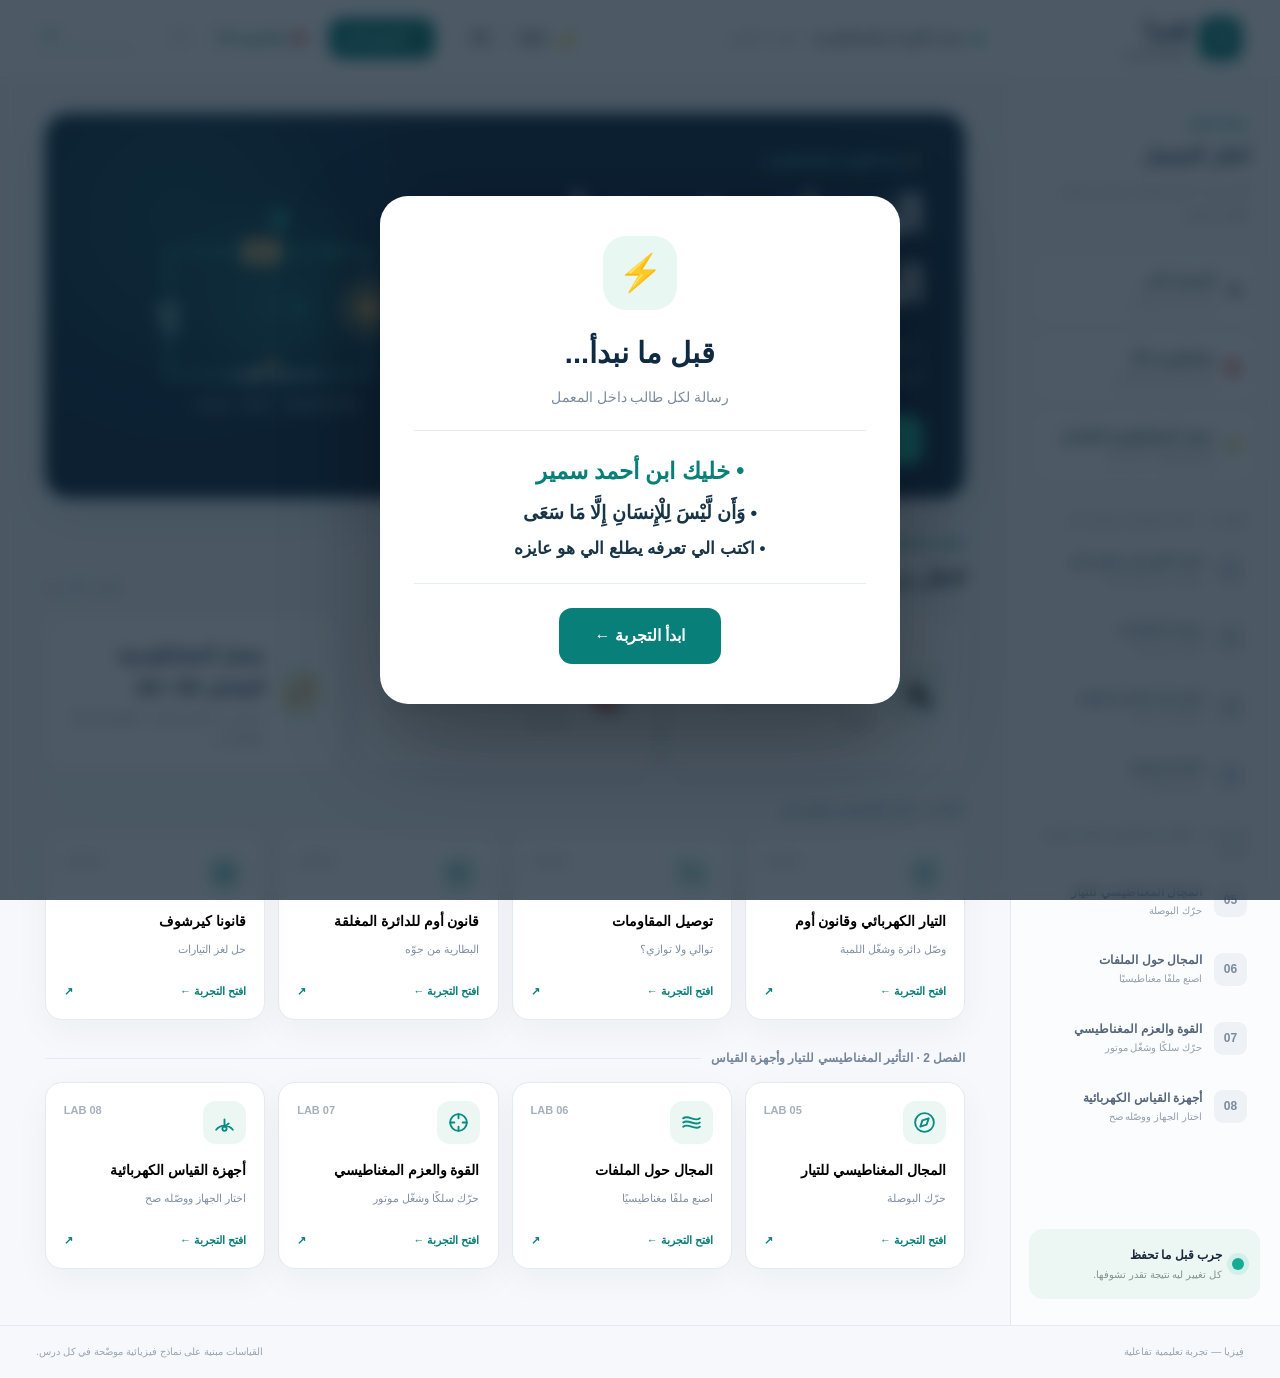
==== commit 002de7cf: "Update index.html" ====
--- a/index.html
+++ b/index.html
@@ -72,6 +72,65 @@
 html[data-theme="dark"] .component-add{color:#f0f7ff!important}
 html[data-theme="dark"] .progress-track{background:#2c4852}
 html[data-theme="dark"] :is(.toast,.toast.show){background:#16483e;color:#e6fff9}
+</style>
+<style>
+/* Additive 2D/3D lab: all rules scoped to the new magnetic studio. */
+.landing-special:has([data-studio-open]){grid-template-columns:repeat(auto-fit,minmax(220px,1fr))}
+.magstudio{width:100%;min-width:0}
+.magstudio .studio-panel{background:var(--panel);border:1px solid var(--line);box-shadow:var(--shadow);border-radius:18px;padding:19px;min-width:0}
+.magstudio h2{font-size:16px;margin:0 0 14px;color:var(--ink)}
+.magstudio h3{font-size:15px;color:var(--ink);margin:0 0 9px}
+.magstudio .studio-form-panel{margin:0 0 18px}
+.magstudio .studio-form-grid{display:grid;grid-template-columns:repeat(7,minmax(0,1fr));gap:7px}
+.magstudio .studio-form{background:var(--panel);border:1px solid var(--line);border-radius:11px;display:flex;align-items:center;justify-content:center;flex-direction:column;padding:11px 6px;min-height:90px;color:var(--ink);gap:3px;transition:background .2s,border-color .2s}
+.magstudio .studio-form span{font-size:25px;font-weight:700;line-height:1.3;color:var(--teal)}
+.magstudio .studio-form b{font-size:11px;line-height:1.5;text-align:center}
+.magstudio .studio-form.selected{background:var(--teal-pale);border:2px solid var(--teal)}
+.magstudio .studio-columns{display:grid;grid-template-columns:minmax(0,1fr) minmax(260px,315px);gap:18px;align-items:start}
+.magstudio .studio-maincol{display:grid;gap:17px;min-width:0}
+.magstudio .studio-viewport-top{display:flex;justify-content:space-between;align-items:center;gap:12px;flex-wrap:wrap}
+.magstudio .studio-viewport-top h2{margin:0}
+.magstudio .studio-view-tabs,.magstudio .studio-segment{display:inline-grid;grid-template-columns:1fr 1fr;gap:5px;background:var(--bg);padding:4px;border:1px solid var(--line);border-radius:10px;direction:ltr}
+.magstudio .studio-view-tabs button,.magstudio .studio-segment button{border:0;border-radius:7px;background:transparent;padding:8px 13px;color:var(--ink);font-size:12px;font-weight:800}
+.magstudio .studio-view-tabs button.selected,.magstudio .studio-segment button.active{background:var(--teal);color:#fff}
+.magstudio .studio-viewport{background:#102c41;border-radius:14px;margin-top:14px;overflow:hidden;min-height:240px}
+.magstudio .studio-viewport .mag-2d-scene,.magstudio .studio-viewport .mag-3d-scene{position:relative;min-height:250px;width:100%}
+.magstudio .studio-viewport svg{width:100%;height:auto;display:block;touch-action:none}
+.magstudio .studio-viewport canvas{width:100%;height:auto;aspect-ratio:900/490;display:block;min-height:210px;touch-action:none;cursor:grab}
+.magstudio .studio-viewport canvas:active{cursor:grabbing}
+.magstudio .mag-3d-hint,.magstudio .mag-drag-note{position:absolute;bottom:10px;right:10px;pointer-events:none;color:#d2fff5;background:#103a4cbf;border-radius:9px;padding:5px 10px;font-size:11px}
+.magstudio .mag-caption{font:600 13px Arial,sans-serif;fill:#a7cad6}.magstudio .mag-core{font:700 29px Arial,sans-serif;fill:#baffee}.magstudio .mag-core-small{font:700 19px Arial,sans-serif;fill:#baffee}.magstudio .mag-pole{font:700 21px Arial,sans-serif;fill:#ffcf87}
+.magstudio .mag-probe{cursor:grab;touch-action:none}.magstudio .mag-current-path{fill:none;stroke:#b4ffdc;stroke-width:4;stroke-dasharray:3 16;animation:studio-flow 1.2s linear infinite}.magstudio .mag-current-path.reverse{animation-direction:reverse}
+@keyframes studio-flow{to{stroke-dashoffset:-38}}
+.magstudio .studio-scene-note,.magstudio .studio-explain{color:var(--muted);font-size:12px;margin:13px 0 0;line-height:1.9}
+.magstudio .studio-live{font-weight:900;font-size:10px;color:#089b79;float:left}
+.magstudio .studio-metrics{display:grid;grid-template-columns:repeat(2,minmax(0,1fr));gap:9px}
+.magstudio .studio-metric{border:1px solid var(--line);border-radius:10px;padding:10px 12px;background:var(--bg);display:flex;flex-direction:column;gap:4px;min-width:0}
+.magstudio .studio-metric small{font-size:11px;color:var(--muted)}.magstudio .studio-metric strong{font-size:15px;color:var(--teal);direction:ltr;overflow-wrap:anywhere;text-align:start}
+.magstudio .studio-controls{position:sticky;top:95px;max-height:calc(100vh - 110px);overflow-y:auto;overscroll-behavior:contain}
+.magstudio .studio-controls-description{font-size:11px;color:var(--muted);margin:-5px 0 13px}
+.magstudio #studio-control-list{display:grid;gap:15px}
+.magstudio .studio-control{display:block;border-bottom:1px solid var(--line);padding-bottom:12px}
+.magstudio .studio-control>span:first-child{display:flex;justify-content:space-between;gap:10px;align-items:center;font-size:12px}
+.magstudio .studio-control b{font-weight:700}.magstudio .studio-control output{font-size:12px;direction:ltr;color:var(--teal);font-weight:900;white-space:nowrap}
+.magstudio .studio-control-title{display:block;font-size:12px;font-weight:800;margin-bottom:9px}
+.magstudio .studio-control input[type=range]{width:100%;accent-color:var(--teal);cursor:pointer;margin:9px 0 4px;direction:ltr}
+.magstudio .studio-minmax{display:flex!important;justify-content:space-between;color:var(--muted);font-size:10px;direction:ltr}
+.magstudio .studio-minmax i{font-style:normal}
+.magstudio .studio-toggle-row{display:flex;gap:7px;flex-wrap:wrap;margin-top:10px}
+.magstudio .studio-chip,.magstudio .studio-power,.magstudio .studio-reset{border:1px solid var(--line);background:var(--bg);color:var(--ink);border-radius:9px;padding:9px 10px;font-size:11px;font-weight:800}
+.magstudio .studio-chip.active{background:var(--teal-pale);color:var(--teal);border-color:var(--teal)}
+.magstudio .studio-power{background:var(--teal);color:white;border:0}.magstudio .studio-quiz p{font-size:13px;color:var(--ink)}
+.magstudio .studio-quiz-options{display:flex;flex-wrap:wrap;gap:7px}.magstudio .studio-quiz-options button{padding:9px 12px;border-radius:9px;border:1px solid var(--line);background:var(--bg);color:var(--ink);font-weight:700;font-size:12px}
+.magstudio .studio-quiz-options .correct{border-color:#24a778;background:#e5f8f0;color:#086a51}.magstudio .studio-quiz-options .wrong{border-color:#e8ac6c;background:#fff1e4;color:#954909}
+.magstudio .studio-quiz-result{margin-top:10px;font-size:12px;color:var(--teal)}
+.magstudio .studio-footer-note{margin-top:14px;color:var(--muted);line-height:2;font-size:11px}
+@media(max-width:1100px){.magstudio .studio-form-grid{grid-template-columns:repeat(4,minmax(0,1fr))}}
+@media(max-width:850px){.magstudio .studio-columns{grid-template-columns:1fr}.magstudio .studio-controls{position:static;max-height:none;overflow:visible}.magstudio .studio-form-grid{grid-template-columns:repeat(4,minmax(0,1fr))}}
+@media(max-width:470px){.magstudio .studio-form-grid{grid-template-columns:repeat(2,minmax(0,1fr))}.magstudio .studio-panel{padding:12px}.magstudio .studio-form{min-height:72px}.magstudio .studio-viewport canvas{min-height:165px}.magstudio .studio-metrics{grid-template-columns:1fr 1fr}.magstudio .studio-metric strong{font-size:12px}}
+html[data-theme="dark"] .magstudio .studio-quiz-options .correct{background:#103b32;color:#a3f2d1}
+html[data-theme="dark"] .magstudio .studio-quiz-options .wrong{background:#432c17;color:#ffd4a8}
+
 </style>
 </head>
 <body>
@@ -126,7 +185,7 @@
     <section id="extraView" class="extra-view" hidden></section>
   </main>
 </div>
-<footer><span>فِيزيا —Ezz Gad</span><span>القياسات مبنية على نماذج فيزيائية موضّحة في كل درس.</span></footer>
+<footer><span>فِيزيا — تجربة تعليمية تفاعلية</span><span>القياسات مبنية على نماذج فيزيائية موضّحة في كل درس.</span></footer>
 <div id="toast" class="toast" role="status" aria-live="polite"></div><div id="welcomeOverlay" class="welcome-overlay" role="dialog" aria-modal="true" aria-labelledby="welcomeTitle" hidden><div class="welcome-card"><div class="welcome-emblem">⚡</div><h2 id="welcomeTitle">قبل ما نبدأ...</h2><p class="welcome-lead">رسالة لكل طالب داخل المعمل</p><div class="welcome-quotes"><p>• خليك ابن أحمد سمير</p><p>• وَأَن لَّيْسَ لِلْإِنسَانِ إِلَّا مَا سَعَى</p><p>• اكتب الي تعرفه يطلع الي هو عايزه</p></div><button id="welcomeStart">ابدأ التجربة ←</button></div></div>
 </div>
 <script>
@@ -569,5 +628,250 @@
 setupEvents();bindExtraEvents();showHome();$('welcomeOverlay').hidden=false;
 
 </script>
+<script>
+/* Fizya v3 — ADDITIVE magnetic studio. Original v3 code and labs are untouched. */
+(function(){
+'use strict';
+const MU=4*Math.PI*1e-7, TWO=Math.PI*2;
+const forms=[['wire','Straight Wire','السلك المستقيم'],['loop','Circular Loop','الحلقة الدائرية'],['coil','Multi-turn Coil','ملف متعدد اللفات'],['solenoid','Solenoid','الملف الحلزوني'],['parallel','Parallel Wires','سلكان متوازيان'],['perpendicular','Perpendicular Wires','سلكان متعامدان'],['flux','Magnetic Flux','الفيض المغناطيسي']];
+const names=Object.fromEntries(forms.map(([id,en])=>[id,en]));
+const initial=()=>({form:'wire',view:'2d',on:true,current:4,current2:3,direction:1,direction2:1,turns:30,radius:.10,length:.5,gap:.22,angle:35,externalB:.25,probeX:.06,probeY:.08,showLines:true,showArrows:true,showCompass:true,showCurrent:true,yaw:.7,pitch:.42,zoom:1});
+let s=initial(),lastCanvas=null,stageRAF=0,phase=0,frameTime=0,mouseOrbit=null,probeDragging=false;
+let explored=new Set(['wire']), views=new Set(['2d']), reversed=false;
+const f=(n,d=2)=>Number.isFinite(n)?Number(n).toFixed(d):'—';
+const text=(ar,en)=>uiLang==='en'?en:ar;
+const titleForm=id=>{const row=forms.find(x=>x[0]===id);return row?text(row[2],row[1]):id};
+function onCurrent(s){return s.on?s.current:0}
+function field(s){
+ const I=onCurrent(s)*s.direction,R=Math.max(.001,s.radius),N=s.form==='loop'?1:s.turns;
+ switch(s.form){
+ case 'wire': {const r=Math.hypot(s.probeX,s.probeY);return {b:r<.003?NaN:MU*I/(TWO*r),formula:'B = μ₀I / (2πr)',at:'عند نقطة القياس P',dir:I>=0?'اتجاه اليد اليمنى':'عكس اتجاه اليد اليمنى'};}
+ case 'loop':return {b:MU*N*I/(2*R),formula:'B(center) = μ₀NI / (2R)',at:'مركز الحلقة',dir:I>=0?'خارج الصفحة ⊙':'داخل الصفحة ⊗'};
+ case 'coil':return {b:MU*N*I/(2*R),formula:'B(center) = μ₀NI / (2R)',at:'مركز الملف متقارب اللفات',dir:I>=0?'خارج الصفحة ⊙':'داخل الصفحة ⊗'};
+ case 'solenoid':return {b:MU*N*I/s.length,formula:'B ≈ μ₀NI / L',at:'داخل سولينويد طويل (تقريب)',dir:I>=0?'القطب N يمينًا':'القطب N يسارًا'};
+ case 'parallel':{const x1=-s.gap/2,x2=s.gap/2,x=s.probeX,da=x-x1,db=x-x2;
+   const b1=Math.abs(da)<.003?NaN:-MU*I/(TWO*da);
+   const b2=Math.abs(db)<.003?NaN:-MU*(s.on?s.current2*s.direction2:0)/(TWO*db);
+   return {b:b1+b2,b1,b2,formula:'Bₙₑₜ = B₁ + B₂ (بالاتجاه)',at:'عند النقطة P بين السلكين أو خارجهما',dir:b1+b2>=0?'خارج الصفحة ⊙':'داخل الصفحة ⊗'};}
+ case 'perpendicular':{const x=s.probeX,y=s.probeY;
+   // X-directed conductor: B_z = μ0 I_x/(2π y); Y-directed conductor: B_z = -μ0 I_y/(2π x).
+   const b1=Math.abs(y)<.003?NaN:MU*I/(TWO*y);
+   const b2=Math.abs(x)<.003?NaN:-MU*(s.on?s.current2*s.direction2:0)/(TWO*x);
+   return {b:b1+b2,b1,b2,formula:'Bₙₑₜ = Bₓ + Bᵧ (بالاتجاه)',at:'عند نقطة P في مستوى السلكين',dir:b1+b2>=0?'خارج الصفحة ⊙':'داخل الصفحة ⊗'};}
+ case 'flux':{const b=s.externalB,area=Math.PI*R*R,phi=b*area*Math.sin(s.angle*Math.PI/180);
+   return {b,phi,area,formula:'Φ = BA sin θ',at:'زاوية θ بين مستوى الملف والمجال',dir:'المجال الخارجي ثابت الاتجاه'};}
+ }
+}
+function niceB(v){if(!Number.isFinite(v))return 'اختر نقطة خارج السلك';const a=Math.abs(v);return a>=.001?f(a*1000,3)+' mT':f(a*1e6,2)+' μT';}
+const v2=(x,y)=>`${x.toFixed(1)},${y.toFixed(1)}`;
+const sym=(x,y,label,cl='mag-caption')=>`<text x="${x}" y="${y}" class="${cl}" text-anchor="middle">${label}</text>`;
+const lineS=(x1,y1,x2,y2,color='#f4b575',w=4,more='')=>`<line x1="${x1}" y1="${y1}" x2="${x2}" y2="${y2}" stroke="${color}" stroke-width="${w}" stroke-linecap="round" ${more}/>`;
+const circ=(x,y,r,fill='none',stroke='#edaf6c',w=2)=>`<circle cx="${x}" cy="${y}" r="${r}" fill="${fill}" stroke="${stroke}" stroke-width="${w}"/>`;
+function arrow(x1,y1,x2,y2,c='#79eddb',w=2.5){const t=Math.atan2(y2-y1,x2-x1),a=10;return `${lineS(x1,y1,x2,y2,c,w)}<path d="M${v2(x2,y2)}L${v2(x2-a*Math.cos(t-.48),y2-a*Math.sin(t-.48))}L${v2(x2-a*Math.cos(t+.48),y2-a*Math.sin(t+.48))}Z" fill="${c}"/>`}
+function arrowRing(cx,cy,r,d,s){const a=-Math.PI*.32,b=a+(d>0?1:-1)*Math.PI*1.73;
+ const p=(ang)=>[cx+r*Math.cos(ang),cy+r*Math.sin(ang)],pa=p(a),pb=p(b),t=b+(d>0?Math.PI/2:-Math.PI/2);
+ return `<path d="M${v2(...pa)} A${r} ${r} 0 1 ${d>0?1:0} ${v2(...pb)}" fill="none" stroke="#6be7d1" stroke-width="2.5" stroke-dasharray="7 6"/>${s.showArrows?arrow(pb[0]-13*Math.cos(t),pb[1]-13*Math.sin(t),pb[0],pb[1]):''}`;
+}
+function coil2(s,cx,cy,r,multi){let result='';const many=multi?Math.min(11,Math.max(2,Math.round(s.turns/12))):1;
+ for(let i=0;i<many;i++){const off=(i-(many-1)/2)*3.5;result+=circ(cx+off,cy+off,r,'none','#ffc683',i===many-1?4.8:2);}
+ if(s.on&&s.current>0&&s.showCurrent)result+=`<circle class="mag-dot-moving" cx="${cx}" cy="${cy-r}" r="5" fill="#d9fff3"><animateMotion dur="${Math.max(.7,4/(.5+s.current/3))}s" repeatCount="indefinite" keyPoints="0;1" keyTimes="0;1" calcMode="linear" path="M${cx} ${cy-r}a${r} ${r} 0 1 ${s.direction===1?1:0} 0 ${2*r}a${r} ${r} 0 1 ${s.direction===1?1:0} 0 ${-2*r}"/></circle>`;
+ if(s.on&&s.current>0&&s.showLines){const op=Math.min(1,.2+s.current/11);result+=`<g opacity="${op}">`; for(let rr of [42,72])result+=circ(cx,cy,rr,'none','#5cceb9',2); result+='</g>'; }
+ result+=sym(cx,cy+10,s.on?(s.direction===1?'⊙':'⊗'):'·','mag-core');
+ return result;
+}
+function field2D(s,calc){const powered=s.on&&s.current>0, d=s.direction;
+ let content=`<defs><linearGradient id="mag-copper" x1="0" x2="1"><stop stop-color="#ad6c3d"/><stop offset=".48" stop-color="#ffe3a6"/><stop offset="1" stop-color="#98532a"/></linearGradient></defs>`;
+ content+=`<rect x="12" y="10" width="596" height="300" rx="16" fill="#102c41" fill-opacity=".35" stroke="#386079"/>`;
+ if(s.form==='wire'){
+ const cx=310,cy=161,rr=powered?1:0;
+ content+=sym(308,40,'LONG STRAIGHT WIRE · مقطع عرضي')+circ(cx,cy,17,'#ac6e43','#ffcf8b',3)+sym(cx,cy+9,d>0?'⊙':'⊗','mag-core');
+ if(powered&&s.showLines)for(let r of [44,77,111,145])content+=arrowRing(cx,cy,r,d,s);
+ const px=310+s.probeX*480,py=161-s.probeY*390;
+ if(s.showCompass){let r=Math.hypot(s.probeX,s.probeY)||1,tx=-s.probeY/r*s.direction,ty=-s.probeX/r*s.direction;content+=`<g class="mag-probe" data-mag-probe="1" transform="translate(${px},${py})">${circ(0,0,13,'#f1f5ed','#71dbc5',2)}${arrow(-tx*9,-ty*9,tx*9,ty*9,'#b84c49',2)}${sym(0,-18,'P')}</g>`;}
+ }else if(s.form==='loop'||s.form==='coil'){
+ const cx=310,cy=160,r=Math.max(34,s.radius*390);
+ content+=sym(310,39,s.form==='loop'?'CIRCULAR LOOP · الحلقة الدائرية':'MULTI-TURN COIL · ملف متعدد اللفات');
+ content+=coil2(s,cx,cy,r,s.form==='coil');
+ if(s.showCompass)content+=sym(310,286,'B at center = '+niceB(calc.b));
+ }else if(s.form==='solenoid'){
+ const turns=Math.min(26,Math.max(3,Math.ceil(s.turns/7))),width=Math.max(190,Math.min(440,290*s.length/.5)),start=310-width/2,step=width/turns;
+ content+=sym(310,35,'SOLENOID · ملف لولبي');
+ if(powered&&s.showLines){for(let yy of [123,161,200])content+=arrow(d>0?start+9:start+width-9,yy,d>0?start+width-9:start+9,yy);
+ for(let yy of [66,258])content+=`<path d="M${start+width} 161 Q${start+width+85} ${yy} 310 ${yy} Q${start-85} ${yy} ${start} 161" stroke="#45c8bb" stroke-width="2" fill="none" stroke-dasharray="5 8"/>`;}
+ content+=`<rect x="${start}" y="111" width="${width}" height="100" rx="48" fill="#1c3a52" fill-opacity=".4" stroke="#416178" stroke-dasharray="5 6"/>`;
+ for(let i=0;i<turns;i++){let x=start+(i+.5)*step;content+=`<ellipse cx="${x}" cy="161" rx="${Math.max(4,step*.52)}" ry="56" fill="none" stroke="url(#mag-copper)" stroke-width="${Math.min(4,step*.32)}"/>`;}
+ if(powered&&s.showCurrent)content+=`<path d="M${start} 103 H${start+width}" class="mag-current-path ${d<0?'reverse':''}"/>`;
+ content+=sym(start-23,165,d>0?'S':'N','mag-pole')+sym(start+width+22,165,d>0?'N':'S','mag-pole');
+ }else if(s.form==='parallel'){
+ const x1=310-s.gap*360,x2=310+s.gap*360;
+ content+=sym(310,40,'TWO PARALLEL WIRES');
+ for(const [x,i,dir] of [[x1,s.current,s.direction],[x2,s.current2,s.direction2]]){
+ content+=lineS(x,71,x,266,'url(#mag-copper)',9);
+ if(powered&&s.showCurrent)content+=`<path d="M${x} ${dir>0?260:76} V${dir>0?76:260}" class="mag-current-path"/>`;
+ if(powered&&s.showLines)for(const r of [22,42])content+=arrowRing(x,167,r,dir,s);
+ content+=sym(x,291,(dir>0?'↑':'↓')+' '+f(i,1)+' A');
+ }
+ const px=310+s.probeX*620,py=164-s.probeY*260;
+ if(s.showCompass)content+=`<g class="mag-probe" data-mag-probe="1" transform="translate(${px},${py})">${circ(0,0,11,'#f7e8a7','#3ad7cd',2)}${sym(0,-15,'P')}</g>`;
+ }else if(s.form==='perpendicular'){
+ content+=sym(310,40,'PERPENDICULAR WIRES');
+ content+=lineS(105,168,514,168,'url(#mag-copper)',8)+lineS(310,61,310,272,'url(#mag-copper)',8);
+ if(powered&&s.showCurrent)content+=arrow(d>0?195:425,168,d>0?425:195,168,'#e3ffef',3)+arrow(s.direction2>0?310:310,s.direction2>0?236:95,310,s.direction2>0?95:236,'#e3ffef',3);
+ if(powered&&s.showLines)for(const [x,y] of [[218,100],[400,100],[218,245],[400,245]])content+=sym(x,y,( ( (y<168?1:-1)*d + (x>310?-1:1)*s.direction2 ) >=0 )?'⊙':'⊗','mag-core-small');
+ const px=310+s.probeX*450,py=168-s.probeY*420;
+ if(s.showCompass)content+=`<g class="mag-probe" data-mag-probe="1" transform="translate(${px},${py})">${circ(0,0,11,'#f7e8a7','#3ad7cd',2)}${sym(0,-16,'P')}</g>`;
+ }else if(s.form==='flux'){
+ content+=sym(310,42,'MAGNETIC FLUX THROUGH A LOOP');
+ const h=100*Math.max(.02,Math.sin(s.angle*Math.PI/180)),ang=s.angle*Math.PI/180;
+ content+=`<ellipse cx="310" cy="165" rx="100" ry="${h}" fill="#2a9c9e" fill-opacity=".23" stroke="#f7b66e" stroke-width="5"/>`;
+ if(s.showLines&&s.externalB>0)for(let x=130;x<=500;x+=Math.max(45,Math.round(135/(.3+s.externalB))))content+=arrow(x,74,x,262,'#65d9cf',2);
+ content+=sym(310,292,`Φ = ${f(calc.phi,5)} Wb  ·  θ = ${s.angle}°`);
+ }
+ return `<div class="mag-2d-scene"><svg viewBox="0 0 620 320" role="img" aria-label="رسم المجال المغناطيسي في وضع ثنائي الأبعاد">${content}</svg>${['wire','parallel','perpendicular'].includes(s.form)?'<div class="mag-drag-note">اسحب النقطة P لتغيير مكان القياس</div>':''}</div>`;
+}
+const controlsNote={wire:'المجال دائري حول السلك الطويل، ويتناقص مع البعد عن السلك.',loop:'المجال عند المركز يتناسب مع عدد اللفات والتيار وعكسيًا مع نصف القطر.',coil:'ملف متقارب اللفات؛ الحساب عند مركزه على تقريب لفات دائرية متطابقة.',solenoid:'تقريب المجال الداخلي لملف لولبي طويل. شكل خطوط العودة خارج الملف توضيحي.',parallel:'اتجاه المجال يعتمد على اتجاه التيارين وموقع نقطة P. الحقل المحصل مجموع جبري.',perpendicular:'لكل سلك مساهمة في المجال عند P؛ لا تُستخدم نقطة على السلك نفسه.',flux:'زاوية θ بين مستوى الملف والمجال الخارجي؛ الفيض Φ = BA sin θ.'};
+function paint3D(canvas,s,t){const ctx=canvas.getContext('2d');if(!ctx)return;const W=canvas.width,H=canvas.height;ctx.clearRect(0,0,W,H);
+ const grd=ctx.createRadialGradient(W*.5,H*.45,20,W*.5,H*.5,540);grd.addColorStop(0,'#183c55');grd.addColorStop(1,'#091e2e');ctx.fillStyle=grd;ctx.fillRect(0,0,W,H);
+ const sy=Math.sin(s.yaw),cy=Math.cos(s.yaw),sp=Math.sin(s.pitch),cp=Math.cos(s.pitch);
+ function project([x,y,z]){const xx=x*cy-z*sy,zz=x*sy+z*cy,yy=y*cp-zz*sp,depth=y*sp+zz*cp,persp=3.8/(3.8+depth*.25),k=135*s.zoom*persp;return [W/2+xx*k,H/2-yy*k,depth];}
+ function curve(fn,color='#64ddcf',weight=2,glow=false){ctx.beginPath();for(let j=0;j<=110;j++){const [x,y]=project(fn(j/110));if(j===0)ctx.moveTo(x,y);else ctx.lineTo(x,y);}ctx.strokeStyle=color;ctx.lineWidth=weight;ctx.lineCap='round';if(glow){ctx.shadowBlur=10;ctx.shadowColor=color}ctx.stroke();ctx.shadowBlur=0;}
+ function sphere(v,color='#e9fff7',r=4){const p=project(v);ctx.beginPath();ctx.arc(p[0],p[1],r,0,TWO);ctx.fillStyle=color;ctx.shadowBlur=8;ctx.shadowColor=color;ctx.fill();ctx.shadowBlur=0;}
+ function line3(a,b,color='#eec486',w=5){curve(u=>a.map((v,j)=>v+(b[j]-v)*u),color,w)}
+ function arrow3(a,b,color='#68ead8'){const p=project(a),q=project(b),ang=Math.atan2(q[1]-p[1],q[0]-p[0]);ctx.beginPath();ctx.moveTo(...p.slice(0,2));ctx.lineTo(...q.slice(0,2));ctx.strokeStyle=color;ctx.lineWidth=2.5;ctx.stroke();ctx.beginPath();ctx.moveTo(q[0],q[1]);ctx.lineTo(q[0]-11*Math.cos(ang-.5),q[1]-11*Math.sin(ang-.5));ctx.lineTo(q[0]-11*Math.cos(ang+.5),q[1]-11*Math.sin(ang+.5));ctx.closePath();ctx.fillStyle=color;ctx.fill();}
+ const dim=0.65+(s.on?Math.min(1,s.current/7)*.35:0),fieldColor=s.on?`rgba(97,234,212,${dim})`:'rgba(79,121,140,.25)';
+ function ring(center,axis,r,color=fieldColor){curve(u=>{const a=TWO*u;return axis==='y'?[center[0]+r*Math.cos(a),center[1],center[2]+r*Math.sin(a)]:axis==='x'?[center[0],center[1]+r*Math.cos(a),center[2]+r*Math.sin(a)]:[center[0]+r*Math.cos(a),center[1]+r*Math.sin(a),center[2]]},color,2);if(s.showArrows&&s.on){const a=TWO*((t*.35)%1),sign=s.direction;const p=axis==='y'?[center[0]+r*Math.cos(a),center[1],center[2]+r*Math.sin(a)]:axis==='x'?[center[0],center[1]+r*Math.cos(a),center[2]+r*Math.sin(a)]:[center[0]+r*Math.cos(a),center[1]+r*Math.sin(a),center[2]];const tangent=axis==='y'?[-Math.sin(a),0,Math.cos(a)]:axis==='x'?[0,-Math.sin(a),Math.cos(a)]:[-Math.sin(a),Math.cos(a),0];arrow3(p,p.map((v,j)=>v+sign*tangent[j]*.26))}}
+ function flow(fn){if(!s.on||!s.showCurrent)return;for(let i=0;i<9;i++){const u=((i/9+(s.direction*t)%1)+1)%1;sphere(fn(u),'#c0fff7',3.8)}}
+ // Floor grid establishes depth and camera perspective.
+ for(let q=-3;q<=3;q++){curve(u=>[-2+4*u,-1.43,q*.6],'rgba(93,138,161,.10)',1);curve(u=>[q*.6,-1.43,-2+4*u],'rgba(93,138,161,.10)',1)}
+ const lineAxis=(loc,axis,d,idx)=>{const a=axis==='y'?[loc,-1.27,0]:[-1.45,loc,0],b=axis==='y'?[loc,1.27,0]:[1.45,loc,0];line3(a,b,'#8a502c',12);line3(a,b,'#ffc47e',7);flow(u=>a.map((v,j)=>v+(b[j]-v)*(d===1?u:1-u)));if(s.showLines&&s.on&&s.current>0)for(const r of [.46,.73])ring(axis==='y'?[loc,idx*.17,0]:[idx*.17,loc,0],axis,r)};
+ switch(s.form){
+ case 'wire':lineAxis(0,'y',s.direction,0);break;
+ case 'loop':case 'coil':{
+   const count=s.form==='loop'?1:Math.min(16,Math.max(3,Math.round(s.turns/10))), loopR=.42+s.radius*4;
+   for(let k=0;k<count;k++){const z=(k-(count-1)/2)*.065;
+    const C=s.form==='loop'?'#ffca80':'#e2aa6c';curve(u=>[loopR*Math.cos(TWO*u),loopR*Math.sin(TWO*u),z],C,4);
+   }
+   flow(u=>[loopR*Math.cos(TWO*u),loopR*Math.sin(TWO*u),0]);
+   if(s.showLines&&s.on&&s.current>0){for(const r of [.56,.88])for(const ang of [0,Math.PI/2])curve(u=>{const a=TWO*u;return [(r+.32*Math.cos(a))*Math.cos(ang),(r+.32*Math.cos(a))*Math.sin(ang),1.08*Math.sin(a)]},fieldColor,2);for(const a of [-.55,.55])arrow3([0,0,a],[0,0,a+s.direction*.34]);}
+   break;}
+ case 'solenoid':{
+   const wraps=Math.max(3,Math.min(28,Math.round(s.turns/6))),len=1.2+s.length*.8;
+   const helix=u=>[-len+2*len*u,.66*Math.sin(TWO*wraps*u),.66*Math.cos(TWO*wraps*u)];curve(helix,'#f2b576',5,true);flow(helix);
+   if(s.showLines&&s.on&&s.current>0){for(const yy of [-.3,0,.3])arrow3([s.direction>0?-1.15:1.15,yy,0],[s.direction>0?1.15:-1.15,yy,0]);for(const z of [.15,-.15])curve(u=>[1.4*Math.cos(Math.PI*u),1.04*Math.sin(Math.PI*u),z],fieldColor,2);}
+   break;}
+ case 'parallel':{const delta=.6+s.gap;lineAxis(-delta,'y',s.direction,-1);lineAxis(delta,'y',s.direction2,1);break;}
+ case 'perpendicular':{lineAxis(0,'y',s.direction2,0);lineAxis(-.12,'x',s.direction,0);break;}
+ case 'flux':{
+   const a=(90-s.angle)*Math.PI/180;
+   const vertices=Array.from({length:65},(_,i)=>{const phi=TWO*i/64, x=.95*Math.cos(phi), y=.95*Math.sin(phi);return [x*Math.cos(a),y,-x*Math.sin(a)]});
+   ctx.beginPath();vertices.forEach((v,i)=>{const p=project(v);i===0?ctx.moveTo(p[0],p[1]):ctx.lineTo(p[0],p[1])});ctx.closePath();ctx.fillStyle='rgba(50,195,180,.22)';ctx.fill();ctx.strokeStyle='#f5bd78';ctx.lineWidth=4;ctx.stroke();
+   if(s.showLines&&s.externalB>0)for(const x of [-1.1,-.55,0,.55,1.1].slice(0,Math.max(1,Math.ceil(s.externalB*5))))for(const y of [-.65,.65])arrow3([x,y,-1.1],[x,y,1.1]);break;}
+ }
+ if(s.showCompass&&['wire','parallel','perpendicular'].includes(s.form)){const x=clamp(s.probeX*3.4,-1.4,1.4),y=clamp(s.probeY*3.5,-.95,.95);sphere([x,y,.8],'#ffe092',7);}
+ ctx.textAlign='left';ctx.font='bold 18px Arial';ctx.fillStyle='#e1f9f6';ctx.fillText(names[s.form],20,32);ctx.font='14px Arial';ctx.fillStyle='#95bfc9';ctx.fillText('3D INTERACTIVE • DRAG TO ORBIT',20,H-19);
+}
+
+function buttonTile(){return `<button class="special-tile" data-studio-open="1"><span class="tile-symbol">🧭</span><span><strong>${text('معمل المغناطيسية الشامل 2D / 3D','Magnetic Studio 2D / 3D')}</strong><small>${text('٧ تجارب • تحكم مباشر • خطوط المجال والقياسات','7 experiments • live controls • field visualization')}</small></span></button>`;}
+// Preserve the original extraTiles output; only append one separate link.
+const originalExtraTiles=extraTiles;
+extraTiles=function(){return originalExtraTiles().replace('</section>',buttonTile()+'</section>')};
+const landingExtra=document.querySelector('.landing-special');if(landingExtra)landingExtra.insertAdjacentHTML('beforeend',buttonTile());
+const aside=document.querySelector('.sidebar-lab-links');if(aside)aside.insertAdjacentHTML('beforeend',`<button type="button" class="sidebar-special studio-sidebar-link" data-studio-open="1"><span>🧭</span><span>${text('معمل المغناطيسية الشامل','Magnetic Studio')}<small>2D / 3D • 7 Experiments</small></span></button>`);
+function openStudio(){
+ specialMode='magStudio';active=-1;
+ $('landing').hidden=true;$('lessonView').hidden=true;$('extraView').hidden=false;
+ $('sidebar').classList.remove('open');renderNav();
+ document.querySelectorAll('.sidebar-special').forEach(x=>x.classList.toggle('selected',x.hasAttribute('data-studio-open')));
+ document.title=text('معمل المغناطيسية الشامل | فِيزيا','Magnetic Studio | FIZYA');
+ renderPage();window.scrollTo({top:0,behavior:'instant'});
+}
+const measure=(name,value)=>`<div class="studio-metric"><small>${name}</small><strong>${value}</strong></div>`;
+const range=(id,ar,en,min,max,step,unit)=>{
+ const v=s[id];return `<label class="studio-control" for="studio-${id}"><span><b>${text(ar,en)}</b><output data-studio-value="${id}">${f(v,Number.isInteger(step)?0:step>=.1?1:2)} ${unit}</output></span><input id="studio-${id}" data-studio-range="${id}" type="range" min="${min}" max="${max}" step="${step}" value="${v}"><span class="studio-minmax"><i>${min}</i><i>${max}</i></span></label>`;};
+const toggle=(k,ar,en)=>`<button type="button" data-studio-toggle="${k}" class="studio-chip ${s[k]?'active':''}" aria-pressed="${s[k]}">${s[k]?'✓':'○'} ${text(ar,en)}</button>`;
+const dirs=(key,ar,en)=>`<div class="studio-control"><span class="studio-control-title">${text(ar,en)}</span><div class="studio-segment"><button type="button" data-studio-direction="${key}" data-dir="1" class="${s[key]===1?'active':''}">+ ↻</button><button type="button" data-studio-direction="${key}" data-dir="-1" class="${s[key]===-1?'active':''}">− ↺</button></div></div>`;
+function controlsHTML(){let h='';
+ if(s.form!=='flux')h+=range('current','شدة التيار الأول','Current I₁',0,20,.5,'A');
+ if(['parallel','perpendicular'].includes(s.form))h+=range('current2','شدة التيار الثاني','Current I₂',0,20,.5,'A');
+ if(s.form!=='flux')h+=dirs('direction','اتجاه التيار الأول','Direction of current I₁');
+ if(['parallel','perpendicular'].includes(s.form))h+=dirs('direction2','اتجاه التيار الثاني','Direction of current I₂');
+ if(['coil','solenoid'].includes(s.form))h+=range('turns','عدد اللفات N','Number of turns N',1,200,1,'');
+ if(['loop','coil','flux'].includes(s.form))h+=range('radius','نصف القطر R','Radius R',.03,.25,.01,'m');
+ if(s.form==='solenoid')h+=range('length','طول الملف L','Solenoid length L',.15,1,.05,'m');
+ if(s.form==='parallel')h+=range('gap','المسافة بين السلكين','Wire spacing',.10,.5,.01,'m');
+ if(['wire','parallel','perpendicular'].includes(s.form))h+=range('probeX','نقطة القياس X','Probe X position',-.35,.35,.01,'m')+range('probeY','نقطة القياس Y','Probe Y position',-.30,.30,.01,'m');
+ if(s.form==='flux')h+=range('externalB','المجال الخارجي B','External field B',0,1,.01,'T')+range('angle','زاوية مستوى الملف θ','Coil plane angle θ',0,90,1,'°');
+ h+=`<div class="studio-control"><span class="studio-control-title">${text('أدوات العرض','Display tools')}</span><div class="studio-toggle-row">${toggle('showLines','خطوط المجال','Field lines')}${toggle('showArrows','أسهم الاتجاه','Direction arrows')}${toggle('showCompass','نقطة القياس / البوصلة','Probe / compass')}${toggle('showCurrent','حركة التيار','Current flow')}</div></div>`;
+ if(s.form!=='flux')h+=`<button class="studio-power" data-studio-power="1">${s.on?text('⏸ إيقاف التيار','⏸ Switch current off'):text('▶ تشغيل التيار','▶ Switch current on')}</button>`;
+ if(s.view==='3d')h+=range('zoom','تقريب الكاميرا','Camera zoom',.55,1.8,.05,'×')+`<button class="studio-reset" data-studio-resetcamera="1">⟲ ${text('إعادة زاوية الكاميرا','Reset camera angle')}</button>`;
+ return h;
+}
+function sceneHTML(){const result=field(s);return s.view==='2d'?field2D(s,result):`<div class="mag-3d-scene"><canvas id="studio-canvas" width="900" height="490" aria-label="Interactive 3D magnetic field simulation"></canvas><div class="mag-3d-hint">${text('اسحب لتدوير المشهد · عجلة الماوس للتكبير','Drag to orbit · scroll to zoom')}</div></div>`;}
+function metricsHTML(){const calc=field(s),val=niceB(calc.b);let h=measure(s.form==='flux'?text('المجال الخارجي B','External field B'):text('كثافة المجال |B|','Magnetic field |B|'),s.form==='flux'?f(s.externalB,3)+' T':val);
+ h+=measure(s.form==='flux'?text('الفيض Φ','Flux Φ'):text('التيار الأول I₁','Current I₁'),s.form==='flux'?f(calc.phi,6)+' Wb':(s.on?s.current:0).toFixed(1)+' A');
+ if(['parallel','perpendicular'].includes(s.form)){h+=measure(text('مساهمة السلك الأول','Wire 1 contribution'),niceB(calc.b1));h+=measure(text('مساهمة السلك الثاني','Wire 2 contribution'),niceB(calc.b2));h+=measure(text('المحصلة باتجاه','Signed resultant'),Number.isFinite(calc.b)?(calc.b>=0?'⊙ ':'⊗ ')+val:text('نقطة على السلك','Probe on wire'));}
+ if(s.form==='flux')h+=measure(text('مساحة الحلقة','Loop area'),f(calc.area,4)+' m²');
+ h+=measure(text('القانون المستخدم','Formula'),calc.formula);
+ return h;
+}
+const question={
+ wire:['لو زودت شدة التيار مع ثبات المسافة، المجال هيعمل إيه؟','What happens to B if current increases at constant distance?',['هيزود','هيقل','مش هيتغير'],['Increase','Decrease','Stay the same'],0,'B ∝ I'],
+ loop:['لو كبرت نصف قطر الحلقة مع ثبات التيار، المجال عند المركز هيعمل إيه؟','What happens at the center if loop radius increases?',['هيزود','هيقل','مش هيتغير'],['Increase','Decrease','Stay the same'],1,'B = μ₀I / (2R)'],
+ coil:['لو زودت اللفات، المجال عند المركز هيعمل إيه؟','What if the number of turns increases?',['هيزود','هيقل','مش هيتغير'],['Increase','Decrease','Stay the same'],0,'B ∝ N'],
+ solenoid:['لو زودت طول الملف مع ثبات اللفات والتيار، المجال هيعمل إيه؟','What if solenoid length increases while N and I stay fixed?',['هيزود','هيقل','مش هيتغير'],['Increase','Decrease','Stay the same'],1,'B ≈ μ₀NI/L'],
+ parallel:['لما سلكين متوازيين يحملوا تيارًا في نفس الاتجاه، بيحصل بينهم إيه؟','Two parallel wires carrying current in the same direction will...',['يتجاذبوا','يتنافروا','ملهمش تأثير'],['Attract','Repel','Not interact'],0,'الأسلاك المتوازية ذات التيار في نفس الاتجاه تتجاذب.'],
+ perpendicular:['لو عكست اتجاه تيار سلك واحد، محصل المجال عند P ممكن تتغير؟','If you reverse one wire current, can the resultant field at P change?',['أيوه','لأ','بتفضل ثابتة دايمًا'],['Yes','No','Always stays fixed'],0,'التراكب الاتجاهي يتغير عند عكس تيار أحد السلكين.'],
+ flux:['لو مستوى الملف بقى عمودي على المجال، الفيض هيكون؟','If the coil plane is perpendicular to the field, the flux is...',['أقصى قيمة','صفر','سالب دائمًا'],['Maximum','Zero','Always negative'],0,'Φ = BA sin θ؛ الزاوية هنا بين المستوى والمجال.']
+};
+let quizChoice={};
+function quizHTML(){const q=question[s.form],choice=quizChoice[s.form];return `<section class="studio-panel studio-quiz"><h3>🎯 ${text('تحدي سريع','Quick challenge')}</h3><p>${text(q[0],q[1])}</p><div class="studio-quiz-options">${q[2].map((a,i)=>`<button data-studio-answer="${i}" class="${choice===i?(i===q[4]?'correct':'wrong'):''}" aria-pressed="${choice===i}">${text(a,q[3][i])}</button>`).join('')}</div>${choice===undefined?'':`<p class="studio-quiz-result">${choice===q[4]?text('✓ إجابة صحيحة','✓ Correct'):text('✕ جرب تراجع القانون','✕ Review the formula')} — ${q[5]}</p>`}</section>`;}
+function renderPage(){if(specialMode!=='magStudio')return;
+ explored.add(s.form);views.add(s.view);
+ const html=`<div class="magstudio"><div class="breadcrumb"><button data-studio-home="1">${text('جميع المعامل','All labs')}</button><span> / </span><span>Magnetic Studio</span></div>
+ <header class="extra-header studio-header"><div><span class="eyebrow">MAGNETIC STUDIO · 2D / 3D</span><h1>🧭 ${text('معمل المغناطيسية الشامل','Interactive Magnetic Studio')}</h1><p>${text('اختار الشكل، غيّر أي متغير، واتفرج على المجال والقراءات تتغير فورًا. المعامل القديمة محفوظة زي ما هي.','Choose a shape, change the variables, and watch the field and readings update live. All original labs are preserved.')}</p></div><button class="lab-action" data-studio-home="1">${text('← العودة','← Back')}</button></header>
+ <section class="studio-panel studio-form-panel"><h2>① ${text('اختار الشكل','Choose an experiment')}</h2><div class="studio-form-grid">${forms.map(([id,en,ar])=>`<button type="button" data-studio-form="${id}" class="studio-form ${s.form===id?'selected':''}" aria-pressed="${s.form===id}"><span>${({wire:'│',loop:'◯',coil:'◎',solenoid:'▥',parallel:'║',perpendicular:'╋',flux:'Φ'})[id]}</span><b>${text(ar,en)}</b></button>`).join('')}</div></section>
+ <div class="studio-columns"><div class="studio-maincol"><section class="studio-panel studio-viewport-panel"><div class="studio-viewport-top"><h2>② ${text('شوف التجربة','Live simulation')}</h2><div class="studio-view-tabs"><button data-studio-view="2d" class="${s.view==='2d'?'selected':''}">▣ 2D</button><button data-studio-view="3d" class="${s.view==='3d'?'selected':''}">⬡ 3D</button></div></div><div class="studio-viewport" id="studio-scene">${sceneHTML()}</div><p class="studio-scene-note" id="studio-note"></p></section>
+ <section class="studio-panel"><h2>③ ${text('القياسات المباشرة','Live measurements')} <span class="studio-live">● LIVE</span></h2><div class="studio-metrics" id="studio-metrics">${metricsHTML()}</div><p class="studio-explain" id="studio-explain"></p></section>${quizHTML()}
+ </div><aside class="studio-panel studio-controls"><h2>④ ${text('لوحة التحكم','Controls')}</h2><p class="studio-controls-description">${text('حرّك المؤشرات؛ القيم والرسم بيتغيروا في نفس اللحظة.','Move the sliders to update the simulation immediately.')}</p><div id="studio-control-list">${controlsHTML()}</div></aside></div>
+ <div class="studio-footer-note">${text('ملاحظة علمية: خطوط المجال المرسومة توضيحية؛ معادلات B محسوبة عند نقطة القياس أو المركز وفق افتراضات سلك طويل أو ملف مثالي. تمثيل 3D قابل للدوران وليس محاكي مجال ثلاثي الأبعاد لكل نقطة.','Scientific note: Displayed field lines are illustrative; B values are computed at the probe or center under idealized wire/coil assumptions. The orbitable 3D view is not a full spatial field solver.')}</div></div>`;
+ $('extraView').innerHTML=html;
+ if(s.view==='3d')startCanvas();
+ refreshData();
+}
+function refreshData(){if(specialMode!=='magStudio')return;const metrics=$('studio-metrics');if(metrics)metrics.innerHTML=metricsHTML();const calc=field(s);const note=$('studio-note');if(note)note.textContent=(s.view==='2d'?text('عرض مسطح • ','2D view • '):text('مجسم قابل للدوران • ','Orbitable 3D • '))+controlsNote[s.form];const explanation=$('studio-explain');if(explanation)explanation.textContent=calc.at+' — '+calc.dir;for(const el of document.querySelectorAll('[data-studio-value]')){const k=el.dataset.studioValue;const input=document.getElementById('studio-'+k);if(input)el.textContent=f(s[k],Number.isInteger(+input.step)?0:+input.step>=.1?1:2)+' '+(k==='turns'?'':k==='angle'?'°':k==='externalB'?'T':k==='current'||k==='current2'?'A':k==='zoom'?'×':'m');}}
+function refreshScene(){if(specialMode!=='magStudio')return;if(s.view==='2d'){$('studio-scene').innerHTML=sceneHTML();}else if(!lastCanvas||!lastCanvas.isConnected)startCanvas();refreshData();}
+function startCanvas(){cancelAnimationFrame(stageRAF);lastCanvas=$('studio-canvas');frameTime=0;if(!lastCanvas)return;lastCanvas.style.touchAction='none';
+ const canvas=lastCanvas;function draw(t){if(specialMode!=='magStudio'||s.view!=='3d'||!canvas.isConnected)return;if(frameTime){phase+=(t-frameTime)/1000*(s.on?(.35+s.current*.035):0)}frameTime=t;paint3D(canvas,s,phase);stageRAF=requestAnimationFrame(draw)}stageRAF=requestAnimationFrame(draw);
+}
+// New data attributes only. Existing lesson handlers and their state are not touched.
+document.addEventListener('click',e=>{
+ const open=e.target.closest('[data-studio-open]');if(open){e.preventDefault();openStudio();return;}
+ if(specialMode!=='magStudio')return;
+ if(e.target.closest('[data-studio-home]')){showHome();return;}
+ const choose=e.target.closest('[data-studio-form]');if(choose){s.form=choose.dataset.studioForm;explored.add(s.form);renderPage();return;}
+ const view=e.target.closest('[data-studio-view]');if(view){s.view=view.dataset.studioView;views.add(s.view);renderPage();return;}
+ const dir=e.target.closest('[data-studio-direction]');if(dir){const id=dir.dataset.studioDirection;s[id]=+dir.dataset.dir;if(s[id]===-1)reversed=true;renderPage();return;}
+ const toggle=e.target.closest('[data-studio-toggle]');if(toggle){s[toggle.dataset.studioToggle]=!s[toggle.dataset.studioToggle];renderPage();return;}
+ if(e.target.closest('[data-studio-power]')){s.on=!s.on;renderPage();return;}
+ if(e.target.closest('[data-studio-resetcamera]')){s.yaw=.7;s.pitch=.42;s.zoom=1;renderPage();return;}
+ const answer=e.target.closest('[data-studio-answer]');if(answer){quizChoice[s.form]=+answer.dataset.studioAnswer;const box=document.querySelector('.studio-quiz');if(box)box.outerHTML=quizHTML();return;}
+});
+document.addEventListener('input',e=>{if(specialMode!=='magStudio'||!e.target.matches('[data-studio-range]'))return;const key=e.target.dataset.studioRange;s[key]=+e.target.value;refreshScene();});
+// Rotating the 3D canvas works with pointer devices, mouse and touch.
+document.addEventListener('pointerdown',e=>{if(specialMode!=='magStudio')return;const canvas=e.target.closest('#studio-canvas');if(canvas){mouseOrbit={x:e.clientX,y:e.clientY,id:e.pointerId};canvas.setPointerCapture?.(e.pointerId);e.preventDefault();return;}
+ if(s.view==='2d'&&e.target.closest('.mag-probe')){probeDragging=true;e.preventDefault();}
+});
+document.addEventListener('pointermove',e=>{if(specialMode!=='magStudio')return;if(mouseOrbit){s.yaw+=(e.clientX-mouseOrbit.x)*.009;s.pitch=Math.max(-1.4,Math.min(1.4,s.pitch+(e.clientY-mouseOrbit.y)*.009));mouseOrbit.x=e.clientX;mouseOrbit.y=e.clientY;e.preventDefault();return;}
+ if(!probeDragging||s.view!=='2d')return;const svg=document.querySelector('#studio-scene svg');if(!svg)return;const point=svg.createSVGPoint();point.x=e.clientX;point.y=e.clientY;const ctm=svg.getScreenCTM();if(!ctm)return;const pos=point.matrixTransform(ctm.inverse());let fx=s.form==='parallel'?620:s.form==='wire'?480:450;let fy=s.form==='parallel'?260:s.form==='wire'?390:420;let originY=s.form==='perpendicular'?168:s.form==='wire'?161:164;s.probeX=Math.round(Math.max(-.35,Math.min(.35,(pos.x-310)/fx))*100)/100;s.probeY=Math.round(Math.max(-.30,Math.min(.30,(originY-pos.y)/fy))*100)/100;
+ const mark=svg.querySelector('.mag-probe');if(mark)mark.setAttribute('transform',`translate(${310+s.probeX*fx},${originY-s.probeY*fy})`);refreshData();e.preventDefault();
+});
+document.addEventListener('pointerup',()=>{if(probeDragging){probeDragging=false;refreshScene()}mouseOrbit=null;});document.addEventListener('pointercancel',()=>{probeDragging=false;mouseOrbit=null;});
+document.addEventListener('wheel',e=>{if(specialMode!=='magStudio'||!e.target.closest('#studio-canvas'))return;e.preventDefault();s.zoom=Math.max(.55,Math.min(1.8,s.zoom*(e.deltaY<0?1.07:.93)));refreshData();},{passive:false});
+// Keep the existing EN/Arabic toggle's behavior; only refresh this optional page afterward.
+const originalChangeLanguage=changeLanguage;
+changeLanguage=function(lang){originalChangeLanguage(lang);const link=document.querySelector('.studio-sidebar-link');if(link)link.querySelector('span:nth-child(2)').childNodes[0].textContent=text('معمل المغناطيسية الشامل','Magnetic Studio');if(specialMode==='magStudio')renderPage();};
+})();
+
+</script>
 </body>
 </html>
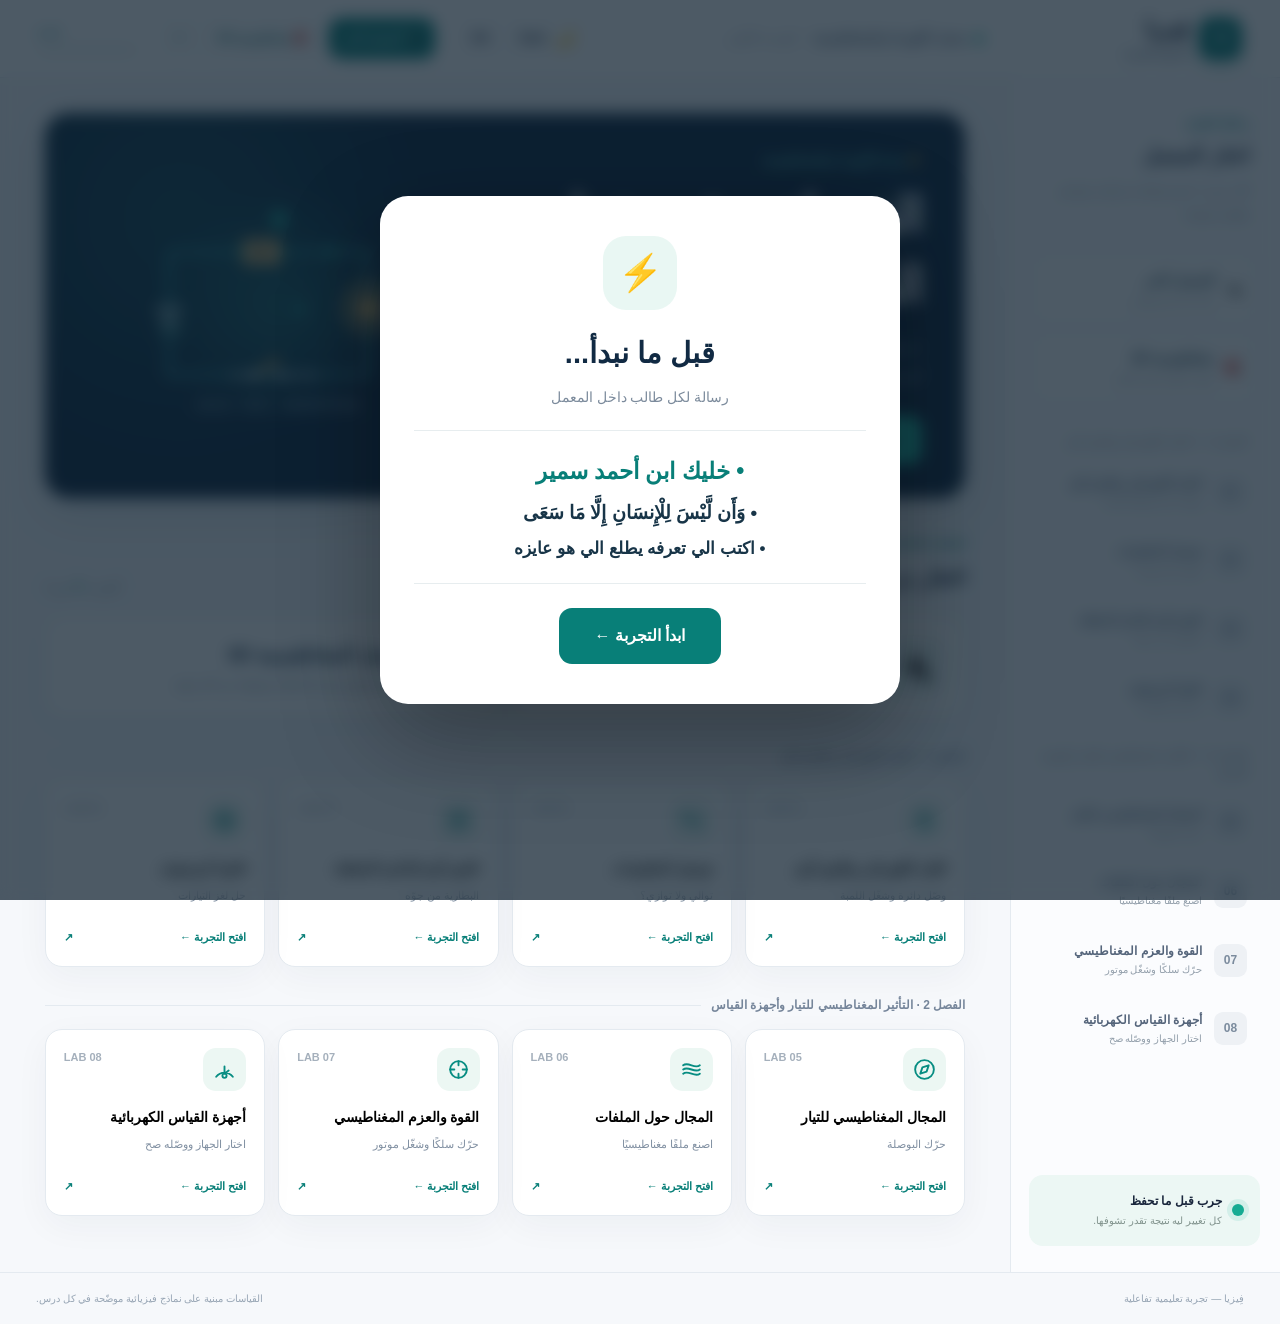
==== commit 44ac0749: "Update index.html" ====
--- a/index.html
+++ b/index.html
@@ -73,65 +73,7 @@
 html[data-theme="dark"] .progress-track{background:#2c4852}
 html[data-theme="dark"] :is(.toast,.toast.show){background:#16483e;color:#e6fff9}
 </style>
-<style>
-/* Additive 2D/3D lab: all rules scoped to the new magnetic studio. */
-.landing-special:has([data-studio-open]){grid-template-columns:repeat(auto-fit,minmax(220px,1fr))}
-.magstudio{width:100%;min-width:0}
-.magstudio .studio-panel{background:var(--panel);border:1px solid var(--line);box-shadow:var(--shadow);border-radius:18px;padding:19px;min-width:0}
-.magstudio h2{font-size:16px;margin:0 0 14px;color:var(--ink)}
-.magstudio h3{font-size:15px;color:var(--ink);margin:0 0 9px}
-.magstudio .studio-form-panel{margin:0 0 18px}
-.magstudio .studio-form-grid{display:grid;grid-template-columns:repeat(7,minmax(0,1fr));gap:7px}
-.magstudio .studio-form{background:var(--panel);border:1px solid var(--line);border-radius:11px;display:flex;align-items:center;justify-content:center;flex-direction:column;padding:11px 6px;min-height:90px;color:var(--ink);gap:3px;transition:background .2s,border-color .2s}
-.magstudio .studio-form span{font-size:25px;font-weight:700;line-height:1.3;color:var(--teal)}
-.magstudio .studio-form b{font-size:11px;line-height:1.5;text-align:center}
-.magstudio .studio-form.selected{background:var(--teal-pale);border:2px solid var(--teal)}
-.magstudio .studio-columns{display:grid;grid-template-columns:minmax(0,1fr) minmax(260px,315px);gap:18px;align-items:start}
-.magstudio .studio-maincol{display:grid;gap:17px;min-width:0}
-.magstudio .studio-viewport-top{display:flex;justify-content:space-between;align-items:center;gap:12px;flex-wrap:wrap}
-.magstudio .studio-viewport-top h2{margin:0}
-.magstudio .studio-view-tabs,.magstudio .studio-segment{display:inline-grid;grid-template-columns:1fr 1fr;gap:5px;background:var(--bg);padding:4px;border:1px solid var(--line);border-radius:10px;direction:ltr}
-.magstudio .studio-view-tabs button,.magstudio .studio-segment button{border:0;border-radius:7px;background:transparent;padding:8px 13px;color:var(--ink);font-size:12px;font-weight:800}
-.magstudio .studio-view-tabs button.selected,.magstudio .studio-segment button.active{background:var(--teal);color:#fff}
-.magstudio .studio-viewport{background:#102c41;border-radius:14px;margin-top:14px;overflow:hidden;min-height:240px}
-.magstudio .studio-viewport .mag-2d-scene,.magstudio .studio-viewport .mag-3d-scene{position:relative;min-height:250px;width:100%}
-.magstudio .studio-viewport svg{width:100%;height:auto;display:block;touch-action:none}
-.magstudio .studio-viewport canvas{width:100%;height:auto;aspect-ratio:900/490;display:block;min-height:210px;touch-action:none;cursor:grab}
-.magstudio .studio-viewport canvas:active{cursor:grabbing}
-.magstudio .mag-3d-hint,.magstudio .mag-drag-note{position:absolute;bottom:10px;right:10px;pointer-events:none;color:#d2fff5;background:#103a4cbf;border-radius:9px;padding:5px 10px;font-size:11px}
-.magstudio .mag-caption{font:600 13px Arial,sans-serif;fill:#a7cad6}.magstudio .mag-core{font:700 29px Arial,sans-serif;fill:#baffee}.magstudio .mag-core-small{font:700 19px Arial,sans-serif;fill:#baffee}.magstudio .mag-pole{font:700 21px Arial,sans-serif;fill:#ffcf87}
-.magstudio .mag-probe{cursor:grab;touch-action:none}.magstudio .mag-current-path{fill:none;stroke:#b4ffdc;stroke-width:4;stroke-dasharray:3 16;animation:studio-flow 1.2s linear infinite}.magstudio .mag-current-path.reverse{animation-direction:reverse}
-@keyframes studio-flow{to{stroke-dashoffset:-38}}
-.magstudio .studio-scene-note,.magstudio .studio-explain{color:var(--muted);font-size:12px;margin:13px 0 0;line-height:1.9}
-.magstudio .studio-live{font-weight:900;font-size:10px;color:#089b79;float:left}
-.magstudio .studio-metrics{display:grid;grid-template-columns:repeat(2,minmax(0,1fr));gap:9px}
-.magstudio .studio-metric{border:1px solid var(--line);border-radius:10px;padding:10px 12px;background:var(--bg);display:flex;flex-direction:column;gap:4px;min-width:0}
-.magstudio .studio-metric small{font-size:11px;color:var(--muted)}.magstudio .studio-metric strong{font-size:15px;color:var(--teal);direction:ltr;overflow-wrap:anywhere;text-align:start}
-.magstudio .studio-controls{position:sticky;top:95px;max-height:calc(100vh - 110px);overflow-y:auto;overscroll-behavior:contain}
-.magstudio .studio-controls-description{font-size:11px;color:var(--muted);margin:-5px 0 13px}
-.magstudio #studio-control-list{display:grid;gap:15px}
-.magstudio .studio-control{display:block;border-bottom:1px solid var(--line);padding-bottom:12px}
-.magstudio .studio-control>span:first-child{display:flex;justify-content:space-between;gap:10px;align-items:center;font-size:12px}
-.magstudio .studio-control b{font-weight:700}.magstudio .studio-control output{font-size:12px;direction:ltr;color:var(--teal);font-weight:900;white-space:nowrap}
-.magstudio .studio-control-title{display:block;font-size:12px;font-weight:800;margin-bottom:9px}
-.magstudio .studio-control input[type=range]{width:100%;accent-color:var(--teal);cursor:pointer;margin:9px 0 4px;direction:ltr}
-.magstudio .studio-minmax{display:flex!important;justify-content:space-between;color:var(--muted);font-size:10px;direction:ltr}
-.magstudio .studio-minmax i{font-style:normal}
-.magstudio .studio-toggle-row{display:flex;gap:7px;flex-wrap:wrap;margin-top:10px}
-.magstudio .studio-chip,.magstudio .studio-power,.magstudio .studio-reset{border:1px solid var(--line);background:var(--bg);color:var(--ink);border-radius:9px;padding:9px 10px;font-size:11px;font-weight:800}
-.magstudio .studio-chip.active{background:var(--teal-pale);color:var(--teal);border-color:var(--teal)}
-.magstudio .studio-power{background:var(--teal);color:white;border:0}.magstudio .studio-quiz p{font-size:13px;color:var(--ink)}
-.magstudio .studio-quiz-options{display:flex;flex-wrap:wrap;gap:7px}.magstudio .studio-quiz-options button{padding:9px 12px;border-radius:9px;border:1px solid var(--line);background:var(--bg);color:var(--ink);font-weight:700;font-size:12px}
-.magstudio .studio-quiz-options .correct{border-color:#24a778;background:#e5f8f0;color:#086a51}.magstudio .studio-quiz-options .wrong{border-color:#e8ac6c;background:#fff1e4;color:#954909}
-.magstudio .studio-quiz-result{margin-top:10px;font-size:12px;color:var(--teal)}
-.magstudio .studio-footer-note{margin-top:14px;color:var(--muted);line-height:2;font-size:11px}
-@media(max-width:1100px){.magstudio .studio-form-grid{grid-template-columns:repeat(4,minmax(0,1fr))}}
-@media(max-width:850px){.magstudio .studio-columns{grid-template-columns:1fr}.magstudio .studio-controls{position:static;max-height:none;overflow:visible}.magstudio .studio-form-grid{grid-template-columns:repeat(4,minmax(0,1fr))}}
-@media(max-width:470px){.magstudio .studio-form-grid{grid-template-columns:repeat(2,minmax(0,1fr))}.magstudio .studio-panel{padding:12px}.magstudio .studio-form{min-height:72px}.magstudio .studio-viewport canvas{min-height:165px}.magstudio .studio-metrics{grid-template-columns:1fr 1fr}.magstudio .studio-metric strong{font-size:12px}}
-html[data-theme="dark"] .magstudio .studio-quiz-options .correct{background:#103b32;color:#a3f2d1}
-html[data-theme="dark"] .magstudio .studio-quiz-options .wrong{background:#432c17;color:#ffd4a8}
-
-</style>
+<link rel="stylesheet" href="magnetic-studio.css" />
 </head>
 <body>
 <div id="app">
@@ -628,250 +570,6 @@
 setupEvents();bindExtraEvents();showHome();$('welcomeOverlay').hidden=false;
 
 </script>
-<script>
-/* Fizya v3 — ADDITIVE magnetic studio. Original v3 code and labs are untouched. */
-(function(){
-'use strict';
-const MU=4*Math.PI*1e-7, TWO=Math.PI*2;
-const forms=[['wire','Straight Wire','السلك المستقيم'],['loop','Circular Loop','الحلقة الدائرية'],['coil','Multi-turn Coil','ملف متعدد اللفات'],['solenoid','Solenoid','الملف الحلزوني'],['parallel','Parallel Wires','سلكان متوازيان'],['perpendicular','Perpendicular Wires','سلكان متعامدان'],['flux','Magnetic Flux','الفيض المغناطيسي']];
-const names=Object.fromEntries(forms.map(([id,en])=>[id,en]));
-const initial=()=>({form:'wire',view:'2d',on:true,current:4,current2:3,direction:1,direction2:1,turns:30,radius:.10,length:.5,gap:.22,angle:35,externalB:.25,probeX:.06,probeY:.08,showLines:true,showArrows:true,showCompass:true,showCurrent:true,yaw:.7,pitch:.42,zoom:1});
-let s=initial(),lastCanvas=null,stageRAF=0,phase=0,frameTime=0,mouseOrbit=null,probeDragging=false;
-let explored=new Set(['wire']), views=new Set(['2d']), reversed=false;
-const f=(n,d=2)=>Number.isFinite(n)?Number(n).toFixed(d):'—';
-const text=(ar,en)=>uiLang==='en'?en:ar;
-const titleForm=id=>{const row=forms.find(x=>x[0]===id);return row?text(row[2],row[1]):id};
-function onCurrent(s){return s.on?s.current:0}
-function field(s){
- const I=onCurrent(s)*s.direction,R=Math.max(.001,s.radius),N=s.form==='loop'?1:s.turns;
- switch(s.form){
- case 'wire': {const r=Math.hypot(s.probeX,s.probeY);return {b:r<.003?NaN:MU*I/(TWO*r),formula:'B = μ₀I / (2πr)',at:'عند نقطة القياس P',dir:I>=0?'اتجاه اليد اليمنى':'عكس اتجاه اليد اليمنى'};}
- case 'loop':return {b:MU*N*I/(2*R),formula:'B(center) = μ₀NI / (2R)',at:'مركز الحلقة',dir:I>=0?'خارج الصفحة ⊙':'داخل الصفحة ⊗'};
- case 'coil':return {b:MU*N*I/(2*R),formula:'B(center) = μ₀NI / (2R)',at:'مركز الملف متقارب اللفات',dir:I>=0?'خارج الصفحة ⊙':'داخل الصفحة ⊗'};
- case 'solenoid':return {b:MU*N*I/s.length,formula:'B ≈ μ₀NI / L',at:'داخل سولينويد طويل (تقريب)',dir:I>=0?'القطب N يمينًا':'القطب N يسارًا'};
- case 'parallel':{const x1=-s.gap/2,x2=s.gap/2,x=s.probeX,da=x-x1,db=x-x2;
-   const b1=Math.abs(da)<.003?NaN:-MU*I/(TWO*da);
-   const b2=Math.abs(db)<.003?NaN:-MU*(s.on?s.current2*s.direction2:0)/(TWO*db);
-   return {b:b1+b2,b1,b2,formula:'Bₙₑₜ = B₁ + B₂ (بالاتجاه)',at:'عند النقطة P بين السلكين أو خارجهما',dir:b1+b2>=0?'خارج الصفحة ⊙':'داخل الصفحة ⊗'};}
- case 'perpendicular':{const x=s.probeX,y=s.probeY;
-   // X-directed conductor: B_z = μ0 I_x/(2π y); Y-directed conductor: B_z = -μ0 I_y/(2π x).
-   const b1=Math.abs(y)<.003?NaN:MU*I/(TWO*y);
-   const b2=Math.abs(x)<.003?NaN:-MU*(s.on?s.current2*s.direction2:0)/(TWO*x);
-   return {b:b1+b2,b1,b2,formula:'Bₙₑₜ = Bₓ + Bᵧ (بالاتجاه)',at:'عند نقطة P في مستوى السلكين',dir:b1+b2>=0?'خارج الصفحة ⊙':'داخل الصفحة ⊗'};}
- case 'flux':{const b=s.externalB,area=Math.PI*R*R,phi=b*area*Math.sin(s.angle*Math.PI/180);
-   return {b,phi,area,formula:'Φ = BA sin θ',at:'زاوية θ بين مستوى الملف والمجال',dir:'المجال الخارجي ثابت الاتجاه'};}
- }
-}
-function niceB(v){if(!Number.isFinite(v))return 'اختر نقطة خارج السلك';const a=Math.abs(v);return a>=.001?f(a*1000,3)+' mT':f(a*1e6,2)+' μT';}
-const v2=(x,y)=>`${x.toFixed(1)},${y.toFixed(1)}`;
-const sym=(x,y,label,cl='mag-caption')=>`<text x="${x}" y="${y}" class="${cl}" text-anchor="middle">${label}</text>`;
-const lineS=(x1,y1,x2,y2,color='#f4b575',w=4,more='')=>`<line x1="${x1}" y1="${y1}" x2="${x2}" y2="${y2}" stroke="${color}" stroke-width="${w}" stroke-linecap="round" ${more}/>`;
-const circ=(x,y,r,fill='none',stroke='#edaf6c',w=2)=>`<circle cx="${x}" cy="${y}" r="${r}" fill="${fill}" stroke="${stroke}" stroke-width="${w}"/>`;
-function arrow(x1,y1,x2,y2,c='#79eddb',w=2.5){const t=Math.atan2(y2-y1,x2-x1),a=10;return `${lineS(x1,y1,x2,y2,c,w)}<path d="M${v2(x2,y2)}L${v2(x2-a*Math.cos(t-.48),y2-a*Math.sin(t-.48))}L${v2(x2-a*Math.cos(t+.48),y2-a*Math.sin(t+.48))}Z" fill="${c}"/>`}
-function arrowRing(cx,cy,r,d,s){const a=-Math.PI*.32,b=a+(d>0?1:-1)*Math.PI*1.73;
- const p=(ang)=>[cx+r*Math.cos(ang),cy+r*Math.sin(ang)],pa=p(a),pb=p(b),t=b+(d>0?Math.PI/2:-Math.PI/2);
- return `<path d="M${v2(...pa)} A${r} ${r} 0 1 ${d>0?1:0} ${v2(...pb)}" fill="none" stroke="#6be7d1" stroke-width="2.5" stroke-dasharray="7 6"/>${s.showArrows?arrow(pb[0]-13*Math.cos(t),pb[1]-13*Math.sin(t),pb[0],pb[1]):''}`;
-}
-function coil2(s,cx,cy,r,multi){let result='';const many=multi?Math.min(11,Math.max(2,Math.round(s.turns/12))):1;
- for(let i=0;i<many;i++){const off=(i-(many-1)/2)*3.5;result+=circ(cx+off,cy+off,r,'none','#ffc683',i===many-1?4.8:2);}
- if(s.on&&s.current>0&&s.showCurrent)result+=`<circle class="mag-dot-moving" cx="${cx}" cy="${cy-r}" r="5" fill="#d9fff3"><animateMotion dur="${Math.max(.7,4/(.5+s.current/3))}s" repeatCount="indefinite" keyPoints="0;1" keyTimes="0;1" calcMode="linear" path="M${cx} ${cy-r}a${r} ${r} 0 1 ${s.direction===1?1:0} 0 ${2*r}a${r} ${r} 0 1 ${s.direction===1?1:0} 0 ${-2*r}"/></circle>`;
- if(s.on&&s.current>0&&s.showLines){const op=Math.min(1,.2+s.current/11);result+=`<g opacity="${op}">`; for(let rr of [42,72])result+=circ(cx,cy,rr,'none','#5cceb9',2); result+='</g>'; }
- result+=sym(cx,cy+10,s.on?(s.direction===1?'⊙':'⊗'):'·','mag-core');
- return result;
-}
-function field2D(s,calc){const powered=s.on&&s.current>0, d=s.direction;
- let content=`<defs><linearGradient id="mag-copper" x1="0" x2="1"><stop stop-color="#ad6c3d"/><stop offset=".48" stop-color="#ffe3a6"/><stop offset="1" stop-color="#98532a"/></linearGradient></defs>`;
- content+=`<rect x="12" y="10" width="596" height="300" rx="16" fill="#102c41" fill-opacity=".35" stroke="#386079"/>`;
- if(s.form==='wire'){
- const cx=310,cy=161,rr=powered?1:0;
- content+=sym(308,40,'LONG STRAIGHT WIRE · مقطع عرضي')+circ(cx,cy,17,'#ac6e43','#ffcf8b',3)+sym(cx,cy+9,d>0?'⊙':'⊗','mag-core');
- if(powered&&s.showLines)for(let r of [44,77,111,145])content+=arrowRing(cx,cy,r,d,s);
- const px=310+s.probeX*480,py=161-s.probeY*390;
- if(s.showCompass){let r=Math.hypot(s.probeX,s.probeY)||1,tx=-s.probeY/r*s.direction,ty=-s.probeX/r*s.direction;content+=`<g class="mag-probe" data-mag-probe="1" transform="translate(${px},${py})">${circ(0,0,13,'#f1f5ed','#71dbc5',2)}${arrow(-tx*9,-ty*9,tx*9,ty*9,'#b84c49',2)}${sym(0,-18,'P')}</g>`;}
- }else if(s.form==='loop'||s.form==='coil'){
- const cx=310,cy=160,r=Math.max(34,s.radius*390);
- content+=sym(310,39,s.form==='loop'?'CIRCULAR LOOP · الحلقة الدائرية':'MULTI-TURN COIL · ملف متعدد اللفات');
- content+=coil2(s,cx,cy,r,s.form==='coil');
- if(s.showCompass)content+=sym(310,286,'B at center = '+niceB(calc.b));
- }else if(s.form==='solenoid'){
- const turns=Math.min(26,Math.max(3,Math.ceil(s.turns/7))),width=Math.max(190,Math.min(440,290*s.length/.5)),start=310-width/2,step=width/turns;
- content+=sym(310,35,'SOLENOID · ملف لولبي');
- if(powered&&s.showLines){for(let yy of [123,161,200])content+=arrow(d>0?start+9:start+width-9,yy,d>0?start+width-9:start+9,yy);
- for(let yy of [66,258])content+=`<path d="M${start+width} 161 Q${start+width+85} ${yy} 310 ${yy} Q${start-85} ${yy} ${start} 161" stroke="#45c8bb" stroke-width="2" fill="none" stroke-dasharray="5 8"/>`;}
- content+=`<rect x="${start}" y="111" width="${width}" height="100" rx="48" fill="#1c3a52" fill-opacity=".4" stroke="#416178" stroke-dasharray="5 6"/>`;
- for(let i=0;i<turns;i++){let x=start+(i+.5)*step;content+=`<ellipse cx="${x}" cy="161" rx="${Math.max(4,step*.52)}" ry="56" fill="none" stroke="url(#mag-copper)" stroke-width="${Math.min(4,step*.32)}"/>`;}
- if(powered&&s.showCurrent)content+=`<path d="M${start} 103 H${start+width}" class="mag-current-path ${d<0?'reverse':''}"/>`;
- content+=sym(start-23,165,d>0?'S':'N','mag-pole')+sym(start+width+22,165,d>0?'N':'S','mag-pole');
- }else if(s.form==='parallel'){
- const x1=310-s.gap*360,x2=310+s.gap*360;
- content+=sym(310,40,'TWO PARALLEL WIRES');
- for(const [x,i,dir] of [[x1,s.current,s.direction],[x2,s.current2,s.direction2]]){
- content+=lineS(x,71,x,266,'url(#mag-copper)',9);
- if(powered&&s.showCurrent)content+=`<path d="M${x} ${dir>0?260:76} V${dir>0?76:260}" class="mag-current-path"/>`;
- if(powered&&s.showLines)for(const r of [22,42])content+=arrowRing(x,167,r,dir,s);
- content+=sym(x,291,(dir>0?'↑':'↓')+' '+f(i,1)+' A');
- }
- const px=310+s.probeX*620,py=164-s.probeY*260;
- if(s.showCompass)content+=`<g class="mag-probe" data-mag-probe="1" transform="translate(${px},${py})">${circ(0,0,11,'#f7e8a7','#3ad7cd',2)}${sym(0,-15,'P')}</g>`;
- }else if(s.form==='perpendicular'){
- content+=sym(310,40,'PERPENDICULAR WIRES');
- content+=lineS(105,168,514,168,'url(#mag-copper)',8)+lineS(310,61,310,272,'url(#mag-copper)',8);
- if(powered&&s.showCurrent)content+=arrow(d>0?195:425,168,d>0?425:195,168,'#e3ffef',3)+arrow(s.direction2>0?310:310,s.direction2>0?236:95,310,s.direction2>0?95:236,'#e3ffef',3);
- if(powered&&s.showLines)for(const [x,y] of [[218,100],[400,100],[218,245],[400,245]])content+=sym(x,y,( ( (y<168?1:-1)*d + (x>310?-1:1)*s.direction2 ) >=0 )?'⊙':'⊗','mag-core-small');
- const px=310+s.probeX*450,py=168-s.probeY*420;
- if(s.showCompass)content+=`<g class="mag-probe" data-mag-probe="1" transform="translate(${px},${py})">${circ(0,0,11,'#f7e8a7','#3ad7cd',2)}${sym(0,-16,'P')}</g>`;
- }else if(s.form==='flux'){
- content+=sym(310,42,'MAGNETIC FLUX THROUGH A LOOP');
- const h=100*Math.max(.02,Math.sin(s.angle*Math.PI/180)),ang=s.angle*Math.PI/180;
- content+=`<ellipse cx="310" cy="165" rx="100" ry="${h}" fill="#2a9c9e" fill-opacity=".23" stroke="#f7b66e" stroke-width="5"/>`;
- if(s.showLines&&s.externalB>0)for(let x=130;x<=500;x+=Math.max(45,Math.round(135/(.3+s.externalB))))content+=arrow(x,74,x,262,'#65d9cf',2);
- content+=sym(310,292,`Φ = ${f(calc.phi,5)} Wb  ·  θ = ${s.angle}°`);
- }
- return `<div class="mag-2d-scene"><svg viewBox="0 0 620 320" role="img" aria-label="رسم المجال المغناطيسي في وضع ثنائي الأبعاد">${content}</svg>${['wire','parallel','perpendicular'].includes(s.form)?'<div class="mag-drag-note">اسحب النقطة P لتغيير مكان القياس</div>':''}</div>`;
-}
-const controlsNote={wire:'المجال دائري حول السلك الطويل، ويتناقص مع البعد عن السلك.',loop:'المجال عند المركز يتناسب مع عدد اللفات والتيار وعكسيًا مع نصف القطر.',coil:'ملف متقارب اللفات؛ الحساب عند مركزه على تقريب لفات دائرية متطابقة.',solenoid:'تقريب المجال الداخلي لملف لولبي طويل. شكل خطوط العودة خارج الملف توضيحي.',parallel:'اتجاه المجال يعتمد على اتجاه التيارين وموقع نقطة P. الحقل المحصل مجموع جبري.',perpendicular:'لكل سلك مساهمة في المجال عند P؛ لا تُستخدم نقطة على السلك نفسه.',flux:'زاوية θ بين مستوى الملف والمجال الخارجي؛ الفيض Φ = BA sin θ.'};
-function paint3D(canvas,s,t){const ctx=canvas.getContext('2d');if(!ctx)return;const W=canvas.width,H=canvas.height;ctx.clearRect(0,0,W,H);
- const grd=ctx.createRadialGradient(W*.5,H*.45,20,W*.5,H*.5,540);grd.addColorStop(0,'#183c55');grd.addColorStop(1,'#091e2e');ctx.fillStyle=grd;ctx.fillRect(0,0,W,H);
- const sy=Math.sin(s.yaw),cy=Math.cos(s.yaw),sp=Math.sin(s.pitch),cp=Math.cos(s.pitch);
- function project([x,y,z]){const xx=x*cy-z*sy,zz=x*sy+z*cy,yy=y*cp-zz*sp,depth=y*sp+zz*cp,persp=3.8/(3.8+depth*.25),k=135*s.zoom*persp;return [W/2+xx*k,H/2-yy*k,depth];}
- function curve(fn,color='#64ddcf',weight=2,glow=false){ctx.beginPath();for(let j=0;j<=110;j++){const [x,y]=project(fn(j/110));if(j===0)ctx.moveTo(x,y);else ctx.lineTo(x,y);}ctx.strokeStyle=color;ctx.lineWidth=weight;ctx.lineCap='round';if(glow){ctx.shadowBlur=10;ctx.shadowColor=color}ctx.stroke();ctx.shadowBlur=0;}
- function sphere(v,color='#e9fff7',r=4){const p=project(v);ctx.beginPath();ctx.arc(p[0],p[1],r,0,TWO);ctx.fillStyle=color;ctx.shadowBlur=8;ctx.shadowColor=color;ctx.fill();ctx.shadowBlur=0;}
- function line3(a,b,color='#eec486',w=5){curve(u=>a.map((v,j)=>v+(b[j]-v)*u),color,w)}
- function arrow3(a,b,color='#68ead8'){const p=project(a),q=project(b),ang=Math.atan2(q[1]-p[1],q[0]-p[0]);ctx.beginPath();ctx.moveTo(...p.slice(0,2));ctx.lineTo(...q.slice(0,2));ctx.strokeStyle=color;ctx.lineWidth=2.5;ctx.stroke();ctx.beginPath();ctx.moveTo(q[0],q[1]);ctx.lineTo(q[0]-11*Math.cos(ang-.5),q[1]-11*Math.sin(ang-.5));ctx.lineTo(q[0]-11*Math.cos(ang+.5),q[1]-11*Math.sin(ang+.5));ctx.closePath();ctx.fillStyle=color;ctx.fill();}
- const dim=0.65+(s.on?Math.min(1,s.current/7)*.35:0),fieldColor=s.on?`rgba(97,234,212,${dim})`:'rgba(79,121,140,.25)';
- function ring(center,axis,r,color=fieldColor){curve(u=>{const a=TWO*u;return axis==='y'?[center[0]+r*Math.cos(a),center[1],center[2]+r*Math.sin(a)]:axis==='x'?[center[0],center[1]+r*Math.cos(a),center[2]+r*Math.sin(a)]:[center[0]+r*Math.cos(a),center[1]+r*Math.sin(a),center[2]]},color,2);if(s.showArrows&&s.on){const a=TWO*((t*.35)%1),sign=s.direction;const p=axis==='y'?[center[0]+r*Math.cos(a),center[1],center[2]+r*Math.sin(a)]:axis==='x'?[center[0],center[1]+r*Math.cos(a),center[2]+r*Math.sin(a)]:[center[0]+r*Math.cos(a),center[1]+r*Math.sin(a),center[2]];const tangent=axis==='y'?[-Math.sin(a),0,Math.cos(a)]:axis==='x'?[0,-Math.sin(a),Math.cos(a)]:[-Math.sin(a),Math.cos(a),0];arrow3(p,p.map((v,j)=>v+sign*tangent[j]*.26))}}
- function flow(fn){if(!s.on||!s.showCurrent)return;for(let i=0;i<9;i++){const u=((i/9+(s.direction*t)%1)+1)%1;sphere(fn(u),'#c0fff7',3.8)}}
- // Floor grid establishes depth and camera perspective.
- for(let q=-3;q<=3;q++){curve(u=>[-2+4*u,-1.43,q*.6],'rgba(93,138,161,.10)',1);curve(u=>[q*.6,-1.43,-2+4*u],'rgba(93,138,161,.10)',1)}
- const lineAxis=(loc,axis,d,idx)=>{const a=axis==='y'?[loc,-1.27,0]:[-1.45,loc,0],b=axis==='y'?[loc,1.27,0]:[1.45,loc,0];line3(a,b,'#8a502c',12);line3(a,b,'#ffc47e',7);flow(u=>a.map((v,j)=>v+(b[j]-v)*(d===1?u:1-u)));if(s.showLines&&s.on&&s.current>0)for(const r of [.46,.73])ring(axis==='y'?[loc,idx*.17,0]:[idx*.17,loc,0],axis,r)};
- switch(s.form){
- case 'wire':lineAxis(0,'y',s.direction,0);break;
- case 'loop':case 'coil':{
-   const count=s.form==='loop'?1:Math.min(16,Math.max(3,Math.round(s.turns/10))), loopR=.42+s.radius*4;
-   for(let k=0;k<count;k++){const z=(k-(count-1)/2)*.065;
-    const C=s.form==='loop'?'#ffca80':'#e2aa6c';curve(u=>[loopR*Math.cos(TWO*u),loopR*Math.sin(TWO*u),z],C,4);
-   }
-   flow(u=>[loopR*Math.cos(TWO*u),loopR*Math.sin(TWO*u),0]);
-   if(s.showLines&&s.on&&s.current>0){for(const r of [.56,.88])for(const ang of [0,Math.PI/2])curve(u=>{const a=TWO*u;return [(r+.32*Math.cos(a))*Math.cos(ang),(r+.32*Math.cos(a))*Math.sin(ang),1.08*Math.sin(a)]},fieldColor,2);for(const a of [-.55,.55])arrow3([0,0,a],[0,0,a+s.direction*.34]);}
-   break;}
- case 'solenoid':{
-   const wraps=Math.max(3,Math.min(28,Math.round(s.turns/6))),len=1.2+s.length*.8;
-   const helix=u=>[-len+2*len*u,.66*Math.sin(TWO*wraps*u),.66*Math.cos(TWO*wraps*u)];curve(helix,'#f2b576',5,true);flow(helix);
-   if(s.showLines&&s.on&&s.current>0){for(const yy of [-.3,0,.3])arrow3([s.direction>0?-1.15:1.15,yy,0],[s.direction>0?1.15:-1.15,yy,0]);for(const z of [.15,-.15])curve(u=>[1.4*Math.cos(Math.PI*u),1.04*Math.sin(Math.PI*u),z],fieldColor,2);}
-   break;}
- case 'parallel':{const delta=.6+s.gap;lineAxis(-delta,'y',s.direction,-1);lineAxis(delta,'y',s.direction2,1);break;}
- case 'perpendicular':{lineAxis(0,'y',s.direction2,0);lineAxis(-.12,'x',s.direction,0);break;}
- case 'flux':{
-   const a=(90-s.angle)*Math.PI/180;
-   const vertices=Array.from({length:65},(_,i)=>{const phi=TWO*i/64, x=.95*Math.cos(phi), y=.95*Math.sin(phi);return [x*Math.cos(a),y,-x*Math.sin(a)]});
-   ctx.beginPath();vertices.forEach((v,i)=>{const p=project(v);i===0?ctx.moveTo(p[0],p[1]):ctx.lineTo(p[0],p[1])});ctx.closePath();ctx.fillStyle='rgba(50,195,180,.22)';ctx.fill();ctx.strokeStyle='#f5bd78';ctx.lineWidth=4;ctx.stroke();
-   if(s.showLines&&s.externalB>0)for(const x of [-1.1,-.55,0,.55,1.1].slice(0,Math.max(1,Math.ceil(s.externalB*5))))for(const y of [-.65,.65])arrow3([x,y,-1.1],[x,y,1.1]);break;}
- }
- if(s.showCompass&&['wire','parallel','perpendicular'].includes(s.form)){const x=clamp(s.probeX*3.4,-1.4,1.4),y=clamp(s.probeY*3.5,-.95,.95);sphere([x,y,.8],'#ffe092',7);}
- ctx.textAlign='left';ctx.font='bold 18px Arial';ctx.fillStyle='#e1f9f6';ctx.fillText(names[s.form],20,32);ctx.font='14px Arial';ctx.fillStyle='#95bfc9';ctx.fillText('3D INTERACTIVE • DRAG TO ORBIT',20,H-19);
-}
-
-function buttonTile(){return `<button class="special-tile" data-studio-open="1"><span class="tile-symbol">🧭</span><span><strong>${text('معمل المغناطيسية الشامل 2D / 3D','Magnetic Studio 2D / 3D')}</strong><small>${text('٧ تجارب • تحكم مباشر • خطوط المجال والقياسات','7 experiments • live controls • field visualization')}</small></span></button>`;}
-// Preserve the original extraTiles output; only append one separate link.
-const originalExtraTiles=extraTiles;
-extraTiles=function(){return originalExtraTiles().replace('</section>',buttonTile()+'</section>')};
-const landingExtra=document.querySelector('.landing-special');if(landingExtra)landingExtra.insertAdjacentHTML('beforeend',buttonTile());
-const aside=document.querySelector('.sidebar-lab-links');if(aside)aside.insertAdjacentHTML('beforeend',`<button type="button" class="sidebar-special studio-sidebar-link" data-studio-open="1"><span>🧭</span><span>${text('معمل المغناطيسية الشامل','Magnetic Studio')}<small>2D / 3D • 7 Experiments</small></span></button>`);
-function openStudio(){
- specialMode='magStudio';active=-1;
- $('landing').hidden=true;$('lessonView').hidden=true;$('extraView').hidden=false;
- $('sidebar').classList.remove('open');renderNav();
- document.querySelectorAll('.sidebar-special').forEach(x=>x.classList.toggle('selected',x.hasAttribute('data-studio-open')));
- document.title=text('معمل المغناطيسية الشامل | فِيزيا','Magnetic Studio | FIZYA');
- renderPage();window.scrollTo({top:0,behavior:'instant'});
-}
-const measure=(name,value)=>`<div class="studio-metric"><small>${name}</small><strong>${value}</strong></div>`;
-const range=(id,ar,en,min,max,step,unit)=>{
- const v=s[id];return `<label class="studio-control" for="studio-${id}"><span><b>${text(ar,en)}</b><output data-studio-value="${id}">${f(v,Number.isInteger(step)?0:step>=.1?1:2)} ${unit}</output></span><input id="studio-${id}" data-studio-range="${id}" type="range" min="${min}" max="${max}" step="${step}" value="${v}"><span class="studio-minmax"><i>${min}</i><i>${max}</i></span></label>`;};
-const toggle=(k,ar,en)=>`<button type="button" data-studio-toggle="${k}" class="studio-chip ${s[k]?'active':''}" aria-pressed="${s[k]}">${s[k]?'✓':'○'} ${text(ar,en)}</button>`;
-const dirs=(key,ar,en)=>`<div class="studio-control"><span class="studio-control-title">${text(ar,en)}</span><div class="studio-segment"><button type="button" data-studio-direction="${key}" data-dir="1" class="${s[key]===1?'active':''}">+ ↻</button><button type="button" data-studio-direction="${key}" data-dir="-1" class="${s[key]===-1?'active':''}">− ↺</button></div></div>`;
-function controlsHTML(){let h='';
- if(s.form!=='flux')h+=range('current','شدة التيار الأول','Current I₁',0,20,.5,'A');
- if(['parallel','perpendicular'].includes(s.form))h+=range('current2','شدة التيار الثاني','Current I₂',0,20,.5,'A');
- if(s.form!=='flux')h+=dirs('direction','اتجاه التيار الأول','Direction of current I₁');
- if(['parallel','perpendicular'].includes(s.form))h+=dirs('direction2','اتجاه التيار الثاني','Direction of current I₂');
- if(['coil','solenoid'].includes(s.form))h+=range('turns','عدد اللفات N','Number of turns N',1,200,1,'');
- if(['loop','coil','flux'].includes(s.form))h+=range('radius','نصف القطر R','Radius R',.03,.25,.01,'m');
- if(s.form==='solenoid')h+=range('length','طول الملف L','Solenoid length L',.15,1,.05,'m');
- if(s.form==='parallel')h+=range('gap','المسافة بين السلكين','Wire spacing',.10,.5,.01,'m');
- if(['wire','parallel','perpendicular'].includes(s.form))h+=range('probeX','نقطة القياس X','Probe X position',-.35,.35,.01,'m')+range('probeY','نقطة القياس Y','Probe Y position',-.30,.30,.01,'m');
- if(s.form==='flux')h+=range('externalB','المجال الخارجي B','External field B',0,1,.01,'T')+range('angle','زاوية مستوى الملف θ','Coil plane angle θ',0,90,1,'°');
- h+=`<div class="studio-control"><span class="studio-control-title">${text('أدوات العرض','Display tools')}</span><div class="studio-toggle-row">${toggle('showLines','خطوط المجال','Field lines')}${toggle('showArrows','أسهم الاتجاه','Direction arrows')}${toggle('showCompass','نقطة القياس / البوصلة','Probe / compass')}${toggle('showCurrent','حركة التيار','Current flow')}</div></div>`;
- if(s.form!=='flux')h+=`<button class="studio-power" data-studio-power="1">${s.on?text('⏸ إيقاف التيار','⏸ Switch current off'):text('▶ تشغيل التيار','▶ Switch current on')}</button>`;
- if(s.view==='3d')h+=range('zoom','تقريب الكاميرا','Camera zoom',.55,1.8,.05,'×')+`<button class="studio-reset" data-studio-resetcamera="1">⟲ ${text('إعادة زاوية الكاميرا','Reset camera angle')}</button>`;
- return h;
-}
-function sceneHTML(){const result=field(s);return s.view==='2d'?field2D(s,result):`<div class="mag-3d-scene"><canvas id="studio-canvas" width="900" height="490" aria-label="Interactive 3D magnetic field simulation"></canvas><div class="mag-3d-hint">${text('اسحب لتدوير المشهد · عجلة الماوس للتكبير','Drag to orbit · scroll to zoom')}</div></div>`;}
-function metricsHTML(){const calc=field(s),val=niceB(calc.b);let h=measure(s.form==='flux'?text('المجال الخارجي B','External field B'):text('كثافة المجال |B|','Magnetic field |B|'),s.form==='flux'?f(s.externalB,3)+' T':val);
- h+=measure(s.form==='flux'?text('الفيض Φ','Flux Φ'):text('التيار الأول I₁','Current I₁'),s.form==='flux'?f(calc.phi,6)+' Wb':(s.on?s.current:0).toFixed(1)+' A');
- if(['parallel','perpendicular'].includes(s.form)){h+=measure(text('مساهمة السلك الأول','Wire 1 contribution'),niceB(calc.b1));h+=measure(text('مساهمة السلك الثاني','Wire 2 contribution'),niceB(calc.b2));h+=measure(text('المحصلة باتجاه','Signed resultant'),Number.isFinite(calc.b)?(calc.b>=0?'⊙ ':'⊗ ')+val:text('نقطة على السلك','Probe on wire'));}
- if(s.form==='flux')h+=measure(text('مساحة الحلقة','Loop area'),f(calc.area,4)+' m²');
- h+=measure(text('القانون المستخدم','Formula'),calc.formula);
- return h;
-}
-const question={
- wire:['لو زودت شدة التيار مع ثبات المسافة، المجال هيعمل إيه؟','What happens to B if current increases at constant distance?',['هيزود','هيقل','مش هيتغير'],['Increase','Decrease','Stay the same'],0,'B ∝ I'],
- loop:['لو كبرت نصف قطر الحلقة مع ثبات التيار، المجال عند المركز هيعمل إيه؟','What happens at the center if loop radius increases?',['هيزود','هيقل','مش هيتغير'],['Increase','Decrease','Stay the same'],1,'B = μ₀I / (2R)'],
- coil:['لو زودت اللفات، المجال عند المركز هيعمل إيه؟','What if the number of turns increases?',['هيزود','هيقل','مش هيتغير'],['Increase','Decrease','Stay the same'],0,'B ∝ N'],
- solenoid:['لو زودت طول الملف مع ثبات اللفات والتيار، المجال هيعمل إيه؟','What if solenoid length increases while N and I stay fixed?',['هيزود','هيقل','مش هيتغير'],['Increase','Decrease','Stay the same'],1,'B ≈ μ₀NI/L'],
- parallel:['لما سلكين متوازيين يحملوا تيارًا في نفس الاتجاه، بيحصل بينهم إيه؟','Two parallel wires carrying current in the same direction will...',['يتجاذبوا','يتنافروا','ملهمش تأثير'],['Attract','Repel','Not interact'],0,'الأسلاك المتوازية ذات التيار في نفس الاتجاه تتجاذب.'],
- perpendicular:['لو عكست اتجاه تيار سلك واحد، محصل المجال عند P ممكن تتغير؟','If you reverse one wire current, can the resultant field at P change?',['أيوه','لأ','بتفضل ثابتة دايمًا'],['Yes','No','Always stays fixed'],0,'التراكب الاتجاهي يتغير عند عكس تيار أحد السلكين.'],
- flux:['لو مستوى الملف بقى عمودي على المجال، الفيض هيكون؟','If the coil plane is perpendicular to the field, the flux is...',['أقصى قيمة','صفر','سالب دائمًا'],['Maximum','Zero','Always negative'],0,'Φ = BA sin θ؛ الزاوية هنا بين المستوى والمجال.']
-};
-let quizChoice={};
-function quizHTML(){const q=question[s.form],choice=quizChoice[s.form];return `<section class="studio-panel studio-quiz"><h3>🎯 ${text('تحدي سريع','Quick challenge')}</h3><p>${text(q[0],q[1])}</p><div class="studio-quiz-options">${q[2].map((a,i)=>`<button data-studio-answer="${i}" class="${choice===i?(i===q[4]?'correct':'wrong'):''}" aria-pressed="${choice===i}">${text(a,q[3][i])}</button>`).join('')}</div>${choice===undefined?'':`<p class="studio-quiz-result">${choice===q[4]?text('✓ إجابة صحيحة','✓ Correct'):text('✕ جرب تراجع القانون','✕ Review the formula')} — ${q[5]}</p>`}</section>`;}
-function renderPage(){if(specialMode!=='magStudio')return;
- explored.add(s.form);views.add(s.view);
- const html=`<div class="magstudio"><div class="breadcrumb"><button data-studio-home="1">${text('جميع المعامل','All labs')}</button><span> / </span><span>Magnetic Studio</span></div>
- <header class="extra-header studio-header"><div><span class="eyebrow">MAGNETIC STUDIO · 2D / 3D</span><h1>🧭 ${text('معمل المغناطيسية الشامل','Interactive Magnetic Studio')}</h1><p>${text('اختار الشكل، غيّر أي متغير، واتفرج على المجال والقراءات تتغير فورًا. المعامل القديمة محفوظة زي ما هي.','Choose a shape, change the variables, and watch the field and readings update live. All original labs are preserved.')}</p></div><button class="lab-action" data-studio-home="1">${text('← العودة','← Back')}</button></header>
- <section class="studio-panel studio-form-panel"><h2>① ${text('اختار الشكل','Choose an experiment')}</h2><div class="studio-form-grid">${forms.map(([id,en,ar])=>`<button type="button" data-studio-form="${id}" class="studio-form ${s.form===id?'selected':''}" aria-pressed="${s.form===id}"><span>${({wire:'│',loop:'◯',coil:'◎',solenoid:'▥',parallel:'║',perpendicular:'╋',flux:'Φ'})[id]}</span><b>${text(ar,en)}</b></button>`).join('')}</div></section>
- <div class="studio-columns"><div class="studio-maincol"><section class="studio-panel studio-viewport-panel"><div class="studio-viewport-top"><h2>② ${text('شوف التجربة','Live simulation')}</h2><div class="studio-view-tabs"><button data-studio-view="2d" class="${s.view==='2d'?'selected':''}">▣ 2D</button><button data-studio-view="3d" class="${s.view==='3d'?'selected':''}">⬡ 3D</button></div></div><div class="studio-viewport" id="studio-scene">${sceneHTML()}</div><p class="studio-scene-note" id="studio-note"></p></section>
- <section class="studio-panel"><h2>③ ${text('القياسات المباشرة','Live measurements')} <span class="studio-live">● LIVE</span></h2><div class="studio-metrics" id="studio-metrics">${metricsHTML()}</div><p class="studio-explain" id="studio-explain"></p></section>${quizHTML()}
- </div><aside class="studio-panel studio-controls"><h2>④ ${text('لوحة التحكم','Controls')}</h2><p class="studio-controls-description">${text('حرّك المؤشرات؛ القيم والرسم بيتغيروا في نفس اللحظة.','Move the sliders to update the simulation immediately.')}</p><div id="studio-control-list">${controlsHTML()}</div></aside></div>
- <div class="studio-footer-note">${text('ملاحظة علمية: خطوط المجال المرسومة توضيحية؛ معادلات B محسوبة عند نقطة القياس أو المركز وفق افتراضات سلك طويل أو ملف مثالي. تمثيل 3D قابل للدوران وليس محاكي مجال ثلاثي الأبعاد لكل نقطة.','Scientific note: Displayed field lines are illustrative; B values are computed at the probe or center under idealized wire/coil assumptions. The orbitable 3D view is not a full spatial field solver.')}</div></div>`;
- $('extraView').innerHTML=html;
- if(s.view==='3d')startCanvas();
- refreshData();
-}
-function refreshData(){if(specialMode!=='magStudio')return;const metrics=$('studio-metrics');if(metrics)metrics.innerHTML=metricsHTML();const calc=field(s);const note=$('studio-note');if(note)note.textContent=(s.view==='2d'?text('عرض مسطح • ','2D view • '):text('مجسم قابل للدوران • ','Orbitable 3D • '))+controlsNote[s.form];const explanation=$('studio-explain');if(explanation)explanation.textContent=calc.at+' — '+calc.dir;for(const el of document.querySelectorAll('[data-studio-value]')){const k=el.dataset.studioValue;const input=document.getElementById('studio-'+k);if(input)el.textContent=f(s[k],Number.isInteger(+input.step)?0:+input.step>=.1?1:2)+' '+(k==='turns'?'':k==='angle'?'°':k==='externalB'?'T':k==='current'||k==='current2'?'A':k==='zoom'?'×':'m');}}
-function refreshScene(){if(specialMode!=='magStudio')return;if(s.view==='2d'){$('studio-scene').innerHTML=sceneHTML();}else if(!lastCanvas||!lastCanvas.isConnected)startCanvas();refreshData();}
-function startCanvas(){cancelAnimationFrame(stageRAF);lastCanvas=$('studio-canvas');frameTime=0;if(!lastCanvas)return;lastCanvas.style.touchAction='none';
- const canvas=lastCanvas;function draw(t){if(specialMode!=='magStudio'||s.view!=='3d'||!canvas.isConnected)return;if(frameTime){phase+=(t-frameTime)/1000*(s.on?(.35+s.current*.035):0)}frameTime=t;paint3D(canvas,s,phase);stageRAF=requestAnimationFrame(draw)}stageRAF=requestAnimationFrame(draw);
-}
-// New data attributes only. Existing lesson handlers and their state are not touched.
-document.addEventListener('click',e=>{
- const open=e.target.closest('[data-studio-open]');if(open){e.preventDefault();openStudio();return;}
- if(specialMode!=='magStudio')return;
- if(e.target.closest('[data-studio-home]')){showHome();return;}
- const choose=e.target.closest('[data-studio-form]');if(choose){s.form=choose.dataset.studioForm;explored.add(s.form);renderPage();return;}
- const view=e.target.closest('[data-studio-view]');if(view){s.view=view.dataset.studioView;views.add(s.view);renderPage();return;}
- const dir=e.target.closest('[data-studio-direction]');if(dir){const id=dir.dataset.studioDirection;s[id]=+dir.dataset.dir;if(s[id]===-1)reversed=true;renderPage();return;}
- const toggle=e.target.closest('[data-studio-toggle]');if(toggle){s[toggle.dataset.studioToggle]=!s[toggle.dataset.studioToggle];renderPage();return;}
- if(e.target.closest('[data-studio-power]')){s.on=!s.on;renderPage();return;}
- if(e.target.closest('[data-studio-resetcamera]')){s.yaw=.7;s.pitch=.42;s.zoom=1;renderPage();return;}
- const answer=e.target.closest('[data-studio-answer]');if(answer){quizChoice[s.form]=+answer.dataset.studioAnswer;const box=document.querySelector('.studio-quiz');if(box)box.outerHTML=quizHTML();return;}
-});
-document.addEventListener('input',e=>{if(specialMode!=='magStudio'||!e.target.matches('[data-studio-range]'))return;const key=e.target.dataset.studioRange;s[key]=+e.target.value;refreshScene();});
-// Rotating the 3D canvas works with pointer devices, mouse and touch.
-document.addEventListener('pointerdown',e=>{if(specialMode!=='magStudio')return;const canvas=e.target.closest('#studio-canvas');if(canvas){mouseOrbit={x:e.clientX,y:e.clientY,id:e.pointerId};canvas.setPointerCapture?.(e.pointerId);e.preventDefault();return;}
- if(s.view==='2d'&&e.target.closest('.mag-probe')){probeDragging=true;e.preventDefault();}
-});
-document.addEventListener('pointermove',e=>{if(specialMode!=='magStudio')return;if(mouseOrbit){s.yaw+=(e.clientX-mouseOrbit.x)*.009;s.pitch=Math.max(-1.4,Math.min(1.4,s.pitch+(e.clientY-mouseOrbit.y)*.009));mouseOrbit.x=e.clientX;mouseOrbit.y=e.clientY;e.preventDefault();return;}
- if(!probeDragging||s.view!=='2d')return;const svg=document.querySelector('#studio-scene svg');if(!svg)return;const point=svg.createSVGPoint();point.x=e.clientX;point.y=e.clientY;const ctm=svg.getScreenCTM();if(!ctm)return;const pos=point.matrixTransform(ctm.inverse());let fx=s.form==='parallel'?620:s.form==='wire'?480:450;let fy=s.form==='parallel'?260:s.form==='wire'?390:420;let originY=s.form==='perpendicular'?168:s.form==='wire'?161:164;s.probeX=Math.round(Math.max(-.35,Math.min(.35,(pos.x-310)/fx))*100)/100;s.probeY=Math.round(Math.max(-.30,Math.min(.30,(originY-pos.y)/fy))*100)/100;
- const mark=svg.querySelector('.mag-probe');if(mark)mark.setAttribute('transform',`translate(${310+s.probeX*fx},${originY-s.probeY*fy})`);refreshData();e.preventDefault();
-});
-document.addEventListener('pointerup',()=>{if(probeDragging){probeDragging=false;refreshScene()}mouseOrbit=null;});document.addEventListener('pointercancel',()=>{probeDragging=false;mouseOrbit=null;});
-document.addEventListener('wheel',e=>{if(specialMode!=='magStudio'||!e.target.closest('#studio-canvas'))return;e.preventDefault();s.zoom=Math.max(.55,Math.min(1.8,s.zoom*(e.deltaY<0?1.07:.93)));refreshData();},{passive:false});
-// Keep the existing EN/Arabic toggle's behavior; only refresh this optional page afterward.
-const originalChangeLanguage=changeLanguage;
-changeLanguage=function(lang){originalChangeLanguage(lang);const link=document.querySelector('.studio-sidebar-link');if(link)link.querySelector('span:nth-child(2)').childNodes[0].textContent=text('معمل المغناطيسية الشامل','Magnetic Studio');if(specialMode==='magStudio')renderPage();};
-})();
-
-</script>
+<script src="magnetic-studio.js"></script>
 </body>
 </html>
